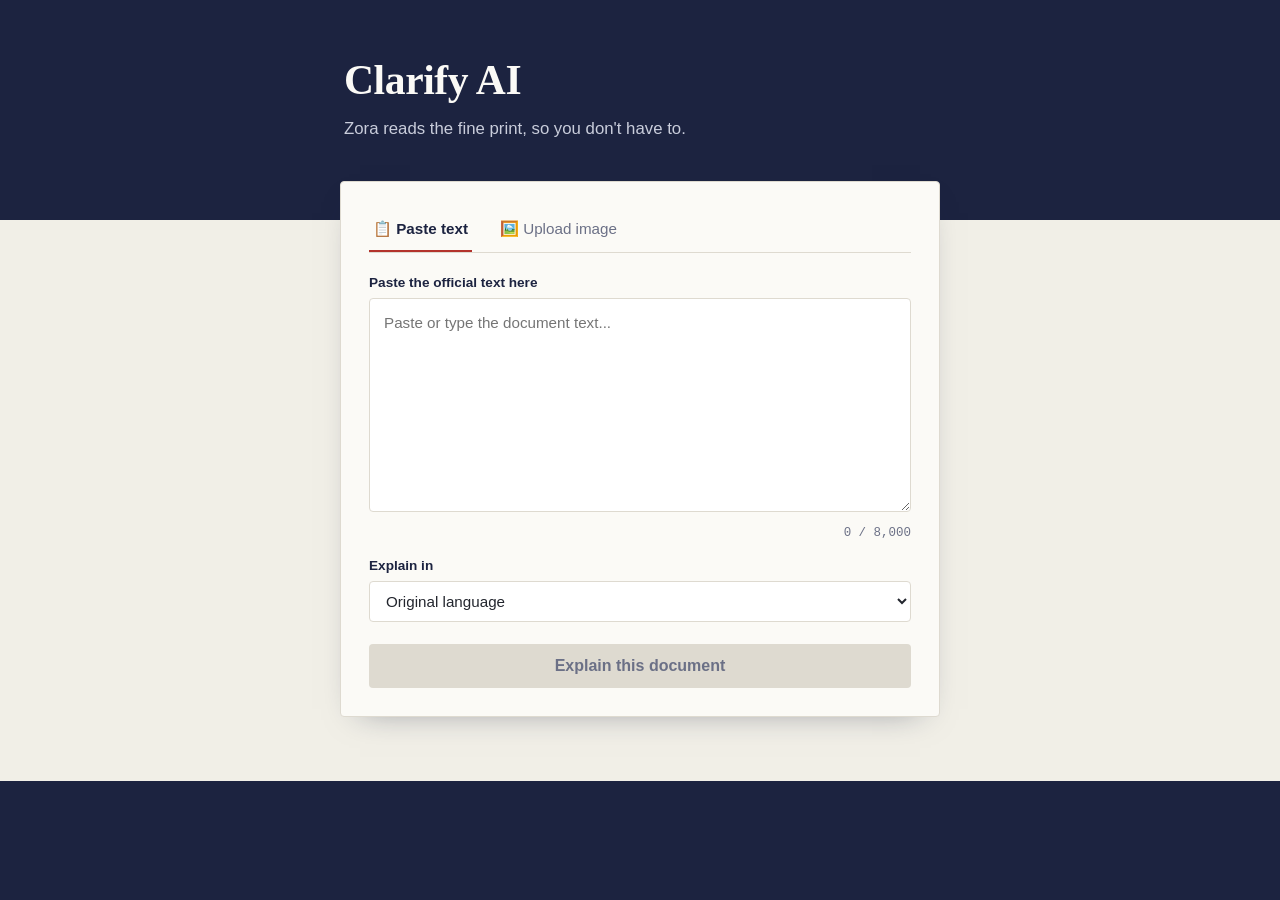
==== src/main/resources/static/index.html @ 64dc5ce5 "feat: update frontend branding and English UI" ====
<!DOCTYPE html>
<html lang="en">
<head>
  <meta charset="UTF-8" />
  <meta name="viewport" content="width=device-width, initial-scale=1.0" />
  <title>Clarify AI</title>
  <link rel="stylesheet" href="css/styles.css" />
</head>
<body>
  <main class="page">
    <header class="hero">
      <h1>Clarify AI</h1>
      <p class="hero__subtitle">Zora reads the fine print, so you don't have to.</p>
    </header>

    <section class="card" aria-label="Translation form">
      <!-- Mode switch -->
      <div class="tabs" role="tablist" aria-label="Input type">
        <button type="button" class="tab tab--active" id="tab-text" role="tab" aria-selected="true">
          📋 Paste text
        </button>
        <button type="button" class="tab" id="tab-image" role="tab" aria-selected="false">
          🖼️ Upload image
        </button>
      </div>

      <!-- Text input panel -->
      <div id="panel-text" class="panel">
        <label for="text-input" class="field-label">Paste the official text here</label>
        <textarea
          id="text-input"
          class="textarea"
          placeholder="Paste or type the document text..."
          rows="8"
        ></textarea>
        <div class="field-hint">
          <span id="char-counter">0 / 8,000</span>
        </div>
      </div>

      <!-- Image input panel -->
      <div id="panel-image" class="panel panel--hidden">
        <label class="field-label" for="file-input">Upload an image of the document</label>

        <div id="dropzone" class="dropzone" tabindex="0" role="button" aria-label="Select or drop an image">
          <input id="file-input" type="file" accept="image/jpeg,image/jpg,image/png" hidden />
          <div id="dropzone-empty" class="dropzone__content">
            <span class="dropzone__icon">📎</span>
            <p><strong>Drag an image</strong> or click to select</p>
            <p class="dropzone__hint">JPEG or PNG, up to 1 MB</p>
          </div>
          <div id="dropzone-file" class="dropzone__file dropzone__file--hidden">
            <span class="dropzone__icon">🖼️</span>
            <div class="dropzone__file-info">
              <p id="file-name" class="dropzone__file-name"></p>
              <p id="file-size" class="dropzone__file-size"></p>
            </div>
            <button type="button" id="remove-file" class="btn-icon" aria-label="Remove image">✕</button>
          </div>
        </div>
      </div>

      <!-- Language -->
      <div class="field">
        <label for="language-select" class="field-label">Explain in</label>
        <select id="language-select" class="select"></select>
      </div>

      <!-- Inline validation error -->
      <p id="form-error" class="form-error form-error--hidden" role="alert"></p>

      <button type="button" id="submit-btn" class="btn-primary" disabled>
        <span id="submit-label">Explain this document</span>
        <span id="submit-spinner" class="spinner spinner--hidden" aria-hidden="true"></span>
      </button>
    </section>

    <!-- Result -->
    <section id="result-card" class="card result-card result-card--hidden" aria-label="Result">
      <h2 class="result-title">✨ Here's what Zora found</h2>

      <div class="result-block">
        <h3 class="result-block__label">Explanation</h3>
        <p id="result-explanation" class="result-explanation"></p>
      </div>

      <div class="result-block">
        <h3 class="result-block__label">Next steps</h3>
        <ol id="result-steps" class="result-steps"></ol>
      </div>

      <button type="button" id="copy-btn" class="btn-secondary">📋 Copy</button>
      <p id="copy-feedback" class="copy-feedback copy-feedback--hidden">Copied!</p>
    </section>

    <!-- Error state -->
    <section id="error-card" class="card error-card error-card--hidden" aria-label="Error">
      <p class="error-card__icon">⚠️</p>
      <p id="error-message" class="error-card__message"></p>
      <button type="button" id="retry-btn" class="btn-secondary">Try again</button>
    </section>
  </main>

  <script type="module" src="js/app.js"></script>
</body>
</html>
---- src/main/resources/static/css/styles.css ----
/* ---------------------------------------------------------------------
   Bureaucracy Translator — visual identity
   Concept: official paperwork (ink, stamps, paper) turned legible.
   Deep ink navy + paper white + a single "rubber stamp" red accent.
   ------------------------------------------------------------------- */

:root {
  --ink: #1c2340;
  --ink-soft: #4c5474;
  --paper: #fbfaf6;
  --paper-dim: #f1efe7;
  --line: #dedad0;
  --accent: #b3332c;
  --accent-soft: #f2ded9;
  --success: #2f6f4e;
  --success-soft: #dfeee5;
  --text: #23262e;
  --text-muted: #6b7086;
  --radius: 4px;
  --serif: Georgia, "Iowan Old Style", "Palatino Linotype", ui-serif, serif;
  --sans: -apple-system, BlinkMacSystemFont, "Segoe UI", Roboto, Helvetica, Arial, sans-serif;
  --mono: ui-monospace, SFMono-Regular, "SF Mono", Consolas, "Liberation Mono", monospace;
}

* {
  box-sizing: border-box;
}

body {
  margin: 0;
  background: var(--ink);
  background-image:
    linear-gradient(180deg, var(--ink) 0px, var(--ink) 220px, var(--paper-dim) 220px);
  font-family: var(--sans);
  color: var(--text);
  -webkit-font-smoothing: antialiased;
}

.page {
  max-width: 640px;
  margin: 0 auto;
  padding: 0 20px 64px;
}

/* ---------- Hero ---------- */

.hero {
  padding: 56px 4px 40px;
  color: var(--paper);
}

.hero h1 {
  font-family: var(--serif);
  font-weight: 700;
  font-size: clamp(1.9rem, 5vw, 2.6rem);
  margin: 0 0 12px;
  letter-spacing: -0.01em;
}

.hero__subtitle {
  font-size: 1.05rem;
  color: #c9cddb;
  margin: 0;
  max-width: 42ch;
  line-height: 1.5;
}

/* ---------- Card ---------- */

.card {
  background: var(--paper);
  border: 1px solid var(--line);
  border-radius: var(--radius);
  padding: 28px;
  box-shadow: 0 12px 32px -20px rgba(28, 35, 64, 0.5);
}

.card + .card {
  margin-top: 20px;
}

/* ---------- Tabs ---------- */

.tabs {
  display: flex;
  gap: 4px;
  border-bottom: 1px solid var(--line);
  margin-bottom: 22px;
}

.tab {
  font-family: inherit;
  font-size: 0.95rem;
  padding: 10px 4px 12px;
  margin-right: 20px;
  background: none;
  border: none;
  border-bottom: 2px solid transparent;
  color: var(--text-muted);
  cursor: pointer;
}

.tab:hover {
  color: var(--text);
}

.tab--active {
  color: var(--ink);
  border-bottom-color: var(--accent);
  font-weight: 600;
}

/* ---------- Fields ---------- */

.field {
  margin-top: 18px;
}

.field-label {
  display: block;
  font-size: 0.85rem;
  font-weight: 600;
  color: var(--ink);
  margin-bottom: 8px;
}

.textarea {
  width: 100%;
  font-family: inherit;
  font-size: 0.95rem;
  line-height: 1.55;
  padding: 12px 14px;
  border: 1px solid var(--line);
  border-radius: var(--radius);
  background: #fff;
  color: var(--text);
  resize: vertical;
  min-height: 140px;
}

.textarea:focus-visible,
.select:focus-visible,
.dropzone:focus-visible,
.tab:focus-visible {
  outline: 2px solid var(--accent);
  outline-offset: 2px;
}

.field-hint {
  margin-top: 6px;
  text-align: right;
}

#char-counter {
  font-family: var(--mono);
  font-size: 0.78rem;
  color: var(--text-muted);
}

#char-counter.is-over {
  color: var(--accent);
  font-weight: 600;
}

.select {
  width: 100%;
  font-family: inherit;
  font-size: 0.95rem;
  padding: 10px 12px;
  border: 1px solid var(--line);
  border-radius: var(--radius);
  background: #fff;
  color: var(--text);
}

/* ---------- Panels ---------- */

.panel--hidden {
  display: none;
}

/* ---------- Dropzone ---------- */

.dropzone {
  border: 1.5px dashed var(--line);
  border-radius: var(--radius);
  padding: 28px 16px;
  text-align: center;
  cursor: pointer;
  background: var(--paper-dim);
  transition: border-color 0.15s ease, background 0.15s ease;
}

.dropzone:hover {
  border-color: var(--ink-soft);
}

.dropzone.is-dragover {
  border-color: var(--accent);
  background: var(--accent-soft);
}

.dropzone__content p {
  margin: 4px 0;
  font-size: 0.92rem;
}

.dropzone__icon {
  font-size: 1.6rem;
}

.dropzone__hint {
  color: var(--text-muted);
  font-size: 0.82rem !important;
}

.dropzone__file {
  display: flex;
  align-items: center;
  gap: 12px;
  text-align: left;
}

.dropzone__file--hidden {
  display: none;
}

.dropzone__file-info {
  flex: 1;
  min-width: 0;
}

.dropzone__file-name {
  margin: 0;
  font-weight: 600;
  font-size: 0.9rem;
  overflow: hidden;
  text-overflow: ellipsis;
  white-space: nowrap;
}

.dropzone__file-size {
  margin: 2px 0 0;
  font-family: var(--mono);
  font-size: 0.78rem;
  color: var(--text-muted);
}

.btn-icon {
  border: none;
  background: var(--paper);
  border: 1px solid var(--line);
  border-radius: 50%;
  width: 28px;
  height: 28px;
  line-height: 1;
  cursor: pointer;
  color: var(--text-muted);
  flex-shrink: 0;
}

.btn-icon:hover {
  color: var(--accent);
  border-color: var(--accent);
}

/* ---------- Errors ---------- */

.form-error {
  margin: 16px 0 0;
  padding: 10px 12px;
  background: var(--accent-soft);
  border: 1px solid var(--accent);
  border-radius: var(--radius);
  color: var(--accent);
  font-size: 0.87rem;
}

.form-error--hidden {
  display: none;
}

/* ---------- Buttons ---------- */

.btn-primary {
  width: 100%;
  margin-top: 22px;
  padding: 13px 18px;
  font-family: inherit;
  font-size: 1rem;
  font-weight: 600;
  color: var(--paper);
  background: var(--ink);
  border: none;
  border-radius: var(--radius);
  cursor: pointer;
  display: flex;
  align-items: center;
  justify-content: center;
  gap: 10px;
  transition: background 0.15s ease;
}

.btn-primary:hover:not(:disabled) {
  background: var(--accent);
}

.btn-primary:disabled {
  background: var(--line);
  color: var(--text-muted);
  cursor: not-allowed;
}

.btn-secondary {
  margin-top: 18px;
  padding: 10px 18px;
  font-family: inherit;
  font-size: 0.9rem;
  font-weight: 600;
  color: var(--ink);
  background: var(--paper);
  border: 1px solid var(--ink);
  border-radius: var(--radius);
  cursor: pointer;
}

.btn-secondary:hover {
  background: var(--paper-dim);
}

/* ---------- Spinner ---------- */

.spinner {
  width: 16px;
  height: 16px;
  border: 2px solid rgba(251, 250, 246, 0.35);
  border-top-color: var(--paper);
  border-radius: 50%;
  animation: spin 0.7s linear infinite;
}

.spinner--hidden {
  display: none;
}

@keyframes spin {
  to {
    transform: rotate(360deg);
  }
}

@media (prefers-reduced-motion: reduce) {
  .spinner {
    animation-duration: 1.4s;
  }
}

/* ---------- Result ---------- */

.result-card--hidden,
.error-card--hidden {
  display: none;
}

.result-title {
  font-family: var(--serif);
  font-size: 1.3rem;
  margin: 0 0 18px;
  color: var(--ink);
}

.result-block {
  margin-bottom: 18px;
}

.result-block__label {
  font-size: 0.75rem;
  font-weight: 700;
  color: var(--success);
  margin: 0 0 8px;
}

.result-explanation {
  margin: 0;
  line-height: 1.65;
  font-size: 0.98rem;
  white-space: pre-wrap;
}

.result-steps {
  margin: 0;
  padding-left: 20px;
  line-height: 1.7;
}

.result-steps li {
  margin-bottom: 6px;
}

.copy-feedback {
  display: inline-block;
  margin-left: 12px;
  color: var(--success);
  font-size: 0.85rem;
  font-weight: 600;
}

.copy-feedback--hidden {
  display: none;
}

/* ---------- Error card ---------- */

.error-card {
  text-align: center;
}

.error-card__icon {
  font-size: 1.8rem;
  margin: 0 0 8px;
}

.error-card__message {
  margin: 0;
  color: var(--text);
  font-size: 0.95rem;
}

/* ---------- Responsive ---------- */

@media (max-width: 480px) {
  .page {
    padding: 0 14px 48px;
  }

  .hero {
    padding: 40px 2px 28px;
  }

  .card {
    padding: 20px;
  }

  .tab {
    margin-right: 14px;
    font-size: 0.88rem;
  }
}
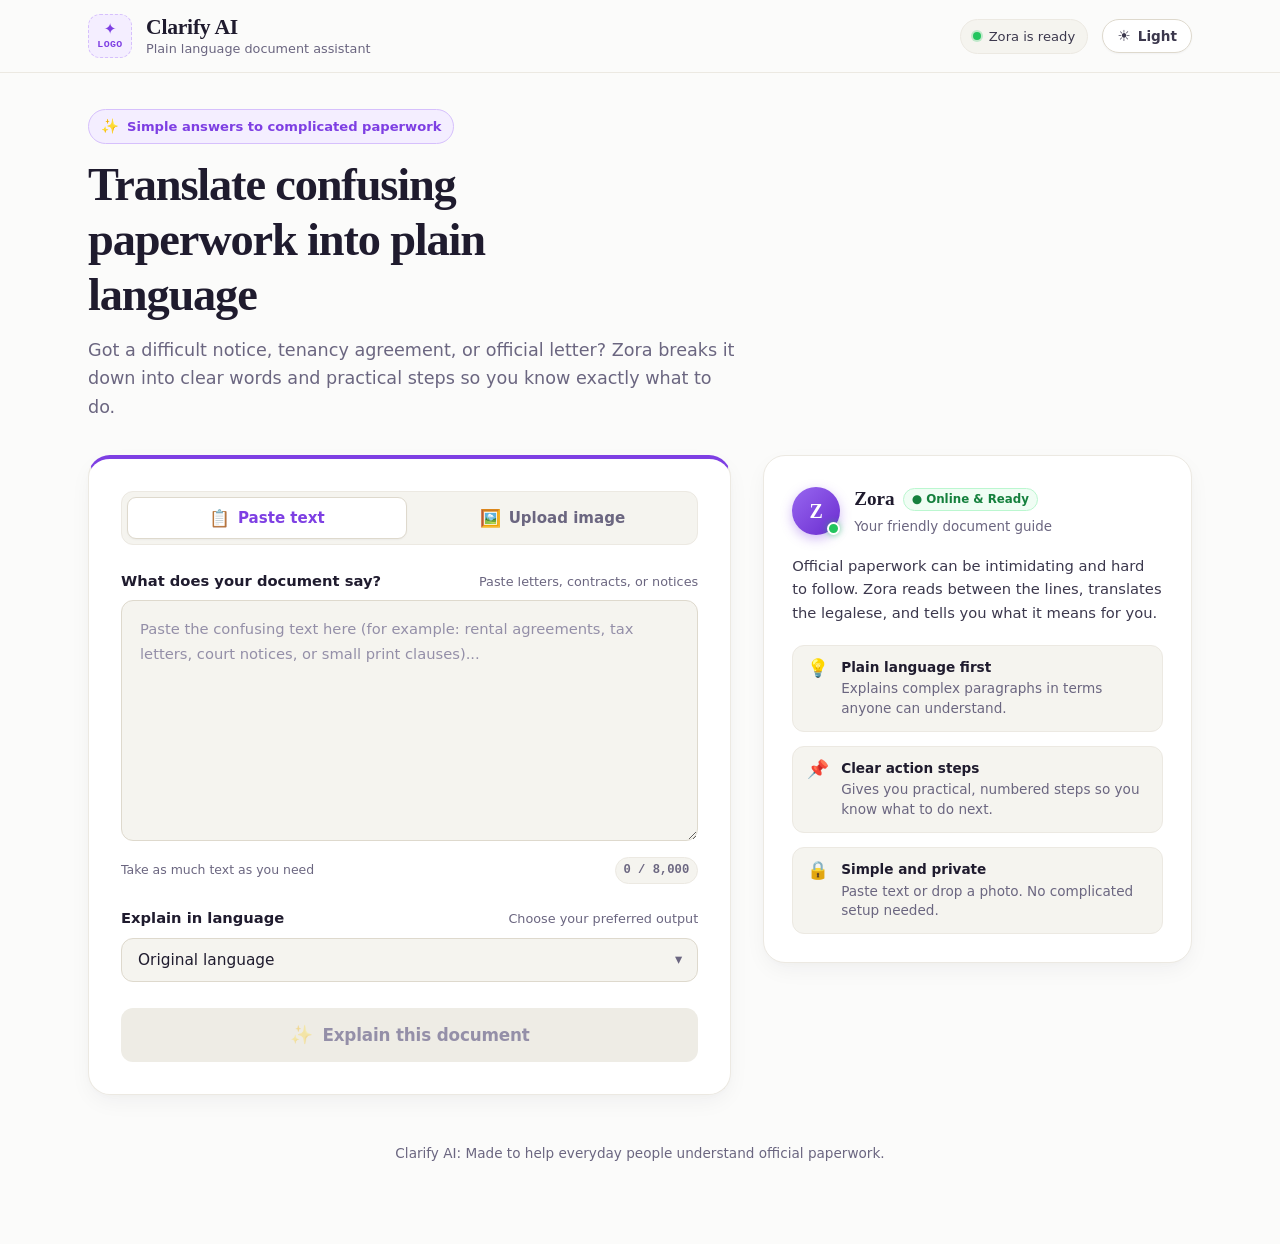
==== commit 7d28a65e: "feat: redesign Clarify AI frontend" ====
--- a/src/main/resources/static/index.html
+++ b/src/main/resources/static/index.html
@@ -3,103 +3,278 @@
 <head>
   <meta charset="UTF-8" />
   <meta name="viewport" content="width=device-width, initial-scale=1.0" />
-  <title>Clarify AI</title>
+  <title>Clarify AI: Simple Explanations for Complicated Documents</title>
   <link rel="stylesheet" href="css/styles.css" />
+  <script>
+    (function () {
+      try {
+        var saved = localStorage.getItem('clarify_theme');
+        var prefersDark = window.matchMedia && window.matchMedia('(prefers-color-scheme: dark)').matches;
+        var theme = saved || (prefersDark ? 'dark' : 'light');
+        document.documentElement.setAttribute('data-theme', theme);
+      } catch (e) {}
+    })();
+  </script>
 </head>
 <body>
-  <main class="page">
-    <header class="hero">
-      <h1>Clarify AI</h1>
-      <p class="hero__subtitle">Zora reads the fine print, so you don't have to.</p>
+  <div class="site-wrapper">
+    <!-- Top Navigation / Header -->
+    <header class="site-header">
+      <div class="header-inner">
+        <div class="header-brand">
+          <!-- Clearly Reserved Area for Future Clarify AI Logo -->
+          <div class="logo-slot" title="Reserved space for Clarify AI Logo" aria-label="Clarify AI Logo Placeholder">
+            <div class="logo-slot__inner">
+              <span class="logo-slot__symbol" aria-hidden="true">✦</span>
+              <span class="logo-slot__text">Logo</span>
+            </div>
+          </div>
+
+          <div class="brand-headings">
+            <span class="brand-name">Clarify AI</span>
+            <span class="brand-tagline">Plain language document assistant</span>
+          </div>
+        </div>
+
+        <div class="header-actions">
+          <div class="zora-header-status" aria-label="Assistant status">
+            <span class="status-pulse" aria-hidden="true"></span>
+            <span class="status-text">Zora is ready</span>
+          </div>
+
+          <button type="button" id="theme-toggle" class="theme-toggle-btn" aria-label="Toggle light or dark theme">
+            <span id="theme-toggle-icon" class="theme-toggle-btn__icon" aria-hidden="true">☀️</span>
+            <span id="theme-toggle-label" class="theme-toggle-btn__label">Light</span>
+          </button>
+        </div>
+      </div>
     </header>
 
-    <section class="card" aria-label="Translation form">
-      <!-- Mode switch -->
-      <div class="tabs" role="tablist" aria-label="Input type">
-        <button type="button" class="tab tab--active" id="tab-text" role="tab" aria-selected="true">
-          📋 Paste text
-        </button>
-        <button type="button" class="tab" id="tab-image" role="tab" aria-selected="false">
-          🖼️ Upload image
-        </button>
+    <!-- Main Content Container -->
+    <main class="page-container">
+      <!-- Welcoming Hero -->
+      <section class="hero-section">
+        <div class="hero-badge">
+          <span class="hero-badge__sparkle" aria-hidden="true">✨</span>
+          <span>Simple answers to complicated paperwork</span>
+        </div>
+        <h1 class="hero-title">Translate confusing paperwork into plain language</h1>
+        <p class="hero-subtitle">
+          Got a difficult notice, tenancy agreement, or official letter?
+          Zora breaks it down into clear words and practical steps so you know exactly what to do.
+        </p>
+      </section>
+
+      <!-- Desktop 2-Column Workspace Grid -->
+      <div class="workspace-grid">
+        <!-- Main Form Column -->
+        <div class="workspace-main">
+          <section class="card form-card" aria-label="Translation form">
+            <!-- Mode Switch Tabs -->
+            <div class="tabs" role="tablist" aria-label="Input type">
+              <button type="button" class="tab tab--active" id="tab-text" role="tab" aria-selected="true">
+                <span class="tab__icon" aria-hidden="true">📋</span>
+                <span>Paste text</span>
+              </button>
+              <button type="button" class="tab" id="tab-image" role="tab" aria-selected="false">
+                <span class="tab__icon" aria-hidden="true">🖼️</span>
+                <span>Upload image</span>
+              </button>
+            </div>
+
+            <!-- Text Input Panel -->
+            <div id="panel-text" class="panel">
+              <div class="field-label-row">
+                <label for="text-input" class="field-label">What does your document say?</label>
+                <span class="field-helper">Paste letters, contracts, or notices</span>
+              </div>
+              <textarea
+                id="text-input"
+                class="textarea"
+                placeholder="Paste the confusing text here (for example: rental agreements, tax letters, court notices, or small print clauses)..."
+                rows="8"
+              ></textarea>
+              <div class="field-hint">
+                <span class="field-hint__note">Take as much text as you need</span>
+                <span id="char-counter">0 / 8,000</span>
+              </div>
+            </div>
+
+            <!-- Image Input Panel -->
+            <div id="panel-image" class="panel panel--hidden">
+              <div class="field-label-row">
+                <label class="field-label" for="file-input">Upload a picture of the document</label>
+                <span class="field-helper">Clear photo or scan</span>
+              </div>
+
+              <div id="dropzone" class="dropzone" tabindex="0" role="button" aria-label="Select or drop an image">
+                <input id="file-input" type="file" accept="image/jpeg,image/jpg,image/png" hidden />
+
+                <div id="dropzone-empty" class="dropzone__content">
+                  <div class="dropzone__circle" aria-hidden="true">
+                    <svg width="24" height="24" viewBox="0 0 24 24" fill="none" stroke="currentColor" stroke-width="2" stroke-linecap="round" stroke-linejoin="round">
+                      <path d="M21 15v4a2 2 0 0 1-2 2H5a2 2 0 0 1-2-2v-4"></path>
+                      <polyline points="17 8 12 3 7 8"></polyline>
+                      <line x1="12" y1="3" x2="12" y2="15"></line>
+                    </svg>
+                  </div>
+                  <p class="dropzone__primary-text">
+                    <strong>Drop your document here</strong> or <span class="dropzone__browse-highlight">choose a file</span>
+                  </p>
+                  <p class="dropzone__support-text">Supports JPG or PNG photos up to 1 MB</p>
+                </div>
+
+                <div id="dropzone-file" class="dropzone__file dropzone__file--hidden">
+                  <div class="dropzone__file-icon" aria-hidden="true">
+                    <svg width="22" height="22" viewBox="0 0 24 24" fill="none" stroke="currentColor" stroke-width="2" stroke-linecap="round" stroke-linejoin="round">
+                      <rect x="3" y="3" width="18" height="18" rx="2" ry="2"></rect>
+                      <circle cx="8.5" cy="8.5" r="1.5"></circle>
+                      <polyline points="21 15 16 10 5 21"></polyline>
+                    </svg>
+                  </div>
+                  <div class="dropzone__file-info">
+                    <p id="file-name" class="dropzone__file-name"></p>
+                    <div class="dropzone__file-meta">
+                      <span id="file-size" class="dropzone__file-size"></span>
+                      <span class="dropzone__file-ready">Ready for Zora</span>
+                    </div>
+                  </div>
+                  <button type="button" id="remove-file" class="btn-icon" aria-label="Remove image" title="Remove image">✕</button>
+                </div>
+              </div>
+            </div>
+
+            <!-- Language Field -->
+            <div class="field">
+              <div class="field-label-row">
+                <label for="language-select" class="field-label">Explain in language</label>
+                <span class="field-helper">Choose your preferred output</span>
+              </div>
+              <div class="select-wrapper">
+                <select id="language-select" class="select"></select>
+                <span class="select-arrow" aria-hidden="true">▾</span>
+              </div>
+            </div>
+
+            <!-- Validation Error Message -->
+            <p id="form-error" class="form-error form-error--hidden" role="alert"></p>
+
+            <!-- Primary Action Button -->
+            <button type="button" id="submit-btn" class="btn-primary" disabled>
+              <span class="btn-primary__sparkle" aria-hidden="true">✨</span>
+              <span id="submit-label">Explain this document</span>
+              <span id="submit-spinner" class="spinner spinner--hidden" aria-hidden="true"></span>
+            </button>
+          </section>
+        </div>
+
+        <!-- Zora Companion Sidebar Column -->
+        <aside class="workspace-sidebar" aria-label="About Zora assistant">
+          <div class="zora-card">
+            <div class="zora-card__header">
+              <div class="zora-avatar">
+                <span class="zora-avatar__letter">Z</span>
+                <span class="zora-avatar__active-dot" aria-hidden="true"></span>
+              </div>
+              <div class="zora-card__title-group">
+                <div class="zora-card__name-badge">
+                  <h2 class="zora-card__name">Zora</h2>
+                  <span class="zora-card__status">● Online & Ready</span>
+                </div>
+                <p class="zora-card__role">Your friendly document guide</p>
+              </div>
+            </div>
+
+            <p class="zora-card__intro">
+              Official paperwork can be intimidating and hard to follow.
+              Zora reads between the lines, translates the legalese, and tells you what it means for you.
+            </p>
+
+            <div class="zora-features-list">
+              <div class="zora-feature-item">
+                <div class="zora-feature-item__icon" aria-hidden="true">💡</div>
+                <div class="zora-feature-item__text">
+                  <strong>Plain language first</strong>
+                  <span>Explains complex paragraphs in terms anyone can understand.</span>
+                </div>
+              </div>
+
+              <div class="zora-feature-item">
+                <div class="zora-feature-item__icon" aria-hidden="true">📌</div>
+                <div class="zora-feature-item__text">
+                  <strong>Clear action steps</strong>
+                  <span>Gives you practical, numbered steps so you know what to do next.</span>
+                </div>
+              </div>
+
+              <div class="zora-feature-item">
+                <div class="zora-feature-item__icon" aria-hidden="true">🔒</div>
+                <div class="zora-feature-item__text">
+                  <strong>Simple and private</strong>
+                  <span>Paste text or drop a photo. No complicated setup needed.</span>
+                </div>
+              </div>
+            </div>
+          </div>
+        </aside>
       </div>
 
-      <!-- Text input panel -->
-      <div id="panel-text" class="panel">
-        <label for="text-input" class="field-label">Paste the official text here</label>
-        <textarea
-          id="text-input"
-          class="textarea"
-          placeholder="Paste or type the document text..."
-          rows="8"
-        ></textarea>
-        <div class="field-hint">
-          <span id="char-counter">0 / 8,000</span>
-        </div>
-      </div>
-
-      <!-- Image input panel -->
-      <div id="panel-image" class="panel panel--hidden">
-        <label class="field-label" for="file-input">Upload an image of the document</label>
-
-        <div id="dropzone" class="dropzone" tabindex="0" role="button" aria-label="Select or drop an image">
-          <input id="file-input" type="file" accept="image/jpeg,image/jpg,image/png" hidden />
-          <div id="dropzone-empty" class="dropzone__content">
-            <span class="dropzone__icon">📎</span>
-            <p><strong>Drag an image</strong> or click to select</p>
-            <p class="dropzone__hint">JPEG or PNG, up to 1 MB</p>
-          </div>
-          <div id="dropzone-file" class="dropzone__file dropzone__file--hidden">
-            <span class="dropzone__icon">🖼️</span>
-            <div class="dropzone__file-info">
-              <p id="file-name" class="dropzone__file-name"></p>
-              <p id="file-size" class="dropzone__file-size"></p>
-            </div>
-            <button type="button" id="remove-file" class="btn-icon" aria-label="Remove image">✕</button>
-          </div>
-        </div>
-      </div>
-
-      <!-- Language -->
-      <div class="field">
-        <label for="language-select" class="field-label">Explain in</label>
-        <select id="language-select" class="select"></select>
-      </div>
-
-      <!-- Inline validation error -->
-      <p id="form-error" class="form-error form-error--hidden" role="alert"></p>
-
-      <button type="button" id="submit-btn" class="btn-primary" disabled>
-        <span id="submit-label">Explain this document</span>
-        <span id="submit-spinner" class="spinner spinner--hidden" aria-hidden="true"></span>
-      </button>
-    </section>
-
-    <!-- Result -->
-    <section id="result-card" class="card result-card result-card--hidden" aria-label="Result">
-      <h2 class="result-title">✨ Here's what Zora found</h2>
-
-      <div class="result-block">
-        <h3 class="result-block__label">Explanation</h3>
-        <p id="result-explanation" class="result-explanation"></p>
-      </div>
-
-      <div class="result-block">
-        <h3 class="result-block__label">Next steps</h3>
-        <ol id="result-steps" class="result-steps"></ol>
-      </div>
-
-      <button type="button" id="copy-btn" class="btn-secondary">📋 Copy</button>
-      <p id="copy-feedback" class="copy-feedback copy-feedback--hidden">Copied!</p>
-    </section>
-
-    <!-- Error state -->
-    <section id="error-card" class="card error-card error-card--hidden" aria-label="Error">
-      <p class="error-card__icon">⚠️</p>
-      <p id="error-message" class="error-card__message"></p>
-      <button type="button" id="retry-btn" class="btn-secondary">Try again</button>
-    </section>
-  </main>
+      <!-- Result Card -->
+      <section id="result-card" class="card result-card result-card--hidden" aria-label="Result from Zora">
+        <div class="result-header">
+          <div class="result-tag">
+            <span class="result-tag__icon" aria-hidden="true">✨</span>
+            <span>Document Breakdown</span>
+          </div>
+          <h2 class="result-title">Here's what Zora found</h2>
+          <p class="result-subtitle">Here is a simple summary of your document and the concrete steps you can take.</p>
+        </div>
+
+        <div class="result-content-grid">
+          <!-- Explanation Block -->
+          <div class="result-block result-block--explanation">
+            <div class="result-block__head">
+              <span class="result-block__icon" aria-hidden="true">💡</span>
+              <h3 class="result-block__heading">Explanation</h3>
+            </div>
+            <p id="result-explanation" class="result-explanation"></p>
+          </div>
+
+          <!-- Next Steps Block -->
+          <div class="result-block result-block--steps">
+            <div class="result-block__head">
+              <span class="result-block__icon" aria-hidden="true">📌</span>
+              <h3 class="result-block__heading">Next steps</h3>
+            </div>
+            <ol id="result-steps" class="result-steps"></ol>
+          </div>
+        </div>
+
+        <div class="result-footer">
+          <button type="button" id="copy-btn" class="btn-secondary">
+            <span class="btn-secondary__icon" aria-hidden="true">📋</span>
+            <span>Copy explanation</span>
+          </button>
+          <p id="copy-feedback" class="copy-feedback copy-feedback--hidden">Copied to clipboard!</p>
+        </div>
+      </section>
+
+      <!-- Error State Card -->
+      <section id="error-card" class="card error-card error-card--hidden" aria-label="Error notice">
+        <div class="error-card__icon" aria-hidden="true">💬</div>
+        <div class="error-card__body">
+          <h3 class="error-card__title">Could not analyze document</h3>
+          <p id="error-message" class="error-card__message"></p>
+        </div>
+        <button type="button" id="retry-btn" class="btn-secondary">Try again</button>
+      </section>
+
+      <!-- Footer Note -->
+      <footer class="site-footer">
+        <p>Clarify AI: Made to help everyday people understand official paperwork.</p>
+      </footer>
+    </main>
+  </div>
 
   <script type="module" src="js/app.js"></script>
 </body>
--- a/src/main/resources/static/css/styles.css
+++ b/src/main/resources/static/css/styles.css
@@ -1,228 +1,745 @@
-/* ---------------------------------------------------------------------
-   Bureaucracy Translator — visual identity
-   Concept: official paperwork (ink, stamps, paper) turned legible.
-   Deep ink navy + paper white + a single "rubber stamp" red accent.
-   ------------------------------------------------------------------- */
-
+/* =====================================================================
+   Clarify AI: Simple Explanations for Complicated Documents
+   Visual Direction: Friendly, warm, accessible, editorial document guide
+   Color Palette: Warm off-white, light gray, with soft lavender & lilac accents
+   ===================================================================== */
+
+/* ---------- CSS Custom Properties & Design Tokens ---------- */
 :root {
-  --ink: #1c2340;
-  --ink-soft: #4c5474;
-  --paper: #fbfaf6;
-  --paper-dim: #f1efe7;
-  --line: #dedad0;
-  --accent: #b3332c;
-  --accent-soft: #f2ded9;
-  --success: #2f6f4e;
-  --success-soft: #dfeee5;
-  --text: #23262e;
-  --text-muted: #6b7086;
-  --radius: 4px;
-  --serif: Georgia, "Iowan Old Style", "Palatino Linotype", ui-serif, serif;
-  --sans: -apple-system, BlinkMacSystemFont, "Segoe UI", Roboto, Helvetica, Arial, sans-serif;
-  --mono: ui-monospace, SFMono-Regular, "SF Mono", Consolas, "Liberation Mono", monospace;
-}
-
-* {
+  /* Lavender & Lilac Accent Scale */
+  --lavender-50: #faf7ff;
+  --lavender-100: #f4eeff;
+  --lavender-200: #e9ddfe;
+  --lavender-300: #d6c0fc;
+  --lavender-400: #b998f8;
+  --lavender-500: #9867f0;
+  --lavender-600: #7e3fe3;
+  --lavender-700: #6a2ccf;
+  --lavender-800: #5722ab;
+  --lavender-900: #461c8a;
+
+  /* Primary Accent Token */
+  --accent-primary: #7e3fe3;
+  --accent-hover: #6a2ccf;
+  --accent-soft: #f4eeff;
+  --accent-border: #d6c0fc;
+  --accent-glow: rgba(126, 63, 227, 0.18);
+
+  /* Light Theme Surfaces & Backgrounds */
+  --bg-page: #fbfbfa;
+  --bg-header: rgba(251, 251, 250, 0.88);
+  --bg-surface: #ffffff;
+  --bg-subtle: #f5f4ef;
+  --bg-muted: #eeece5;
+
+  /* Borders */
+  --border-light: #ece9e2;
+  --border-subtle: #ded9cd;
+  --border-strong: #c8c2b3;
+
+  /* Text Colors */
+  --text-main: #1f1b2e;
+  --text-body: #3c384d;
+  --text-muted: #6b6680;
+  --text-light: #948fa8;
+
+  /* Status Colors (Friendly, warm) */
+  --success-text: #15803d;
+  --success-bg: #f0fdf4;
+  --success-border: #bbf7d0;
+
+  --warning-text: #b45309;
+  --warning-bg: #fffbeb;
+  --warning-border: #fde68a;
+
+  /* Typography */
+  --font-sans: system-ui, -apple-system, BlinkMacSystemFont, "Segoe UI", Roboto, "Helvetica Neue", Arial, sans-serif;
+  --font-serif: "Charter", "Newsreader", "Iowan Old Style", "Palatino", Georgia, serif;
+  --font-mono: ui-monospace, "SF Mono", "Cascadia Code", Menlo, monospace;
+
+  /* Shadows */
+  --shadow-xs: 0 1px 2px rgba(31, 27, 46, 0.04);
+  --shadow-sm: 0 2px 6px rgba(31, 27, 46, 0.04), 0 1px 3px rgba(31, 27, 46, 0.02);
+  --shadow-card: 0 8px 24px -4px rgba(31, 27, 46, 0.06), 0 2px 6px -1px rgba(31, 27, 46, 0.02);
+  --shadow-hover: 0 14px 32px -4px rgba(31, 27, 46, 0.08), 0 4px 10px -2px rgba(31, 27, 46, 0.03);
+  --shadow-btn: 0 4px 16px rgba(126, 63, 227, 0.32);
+  --shadow-btn-hover: 0 8px 24px rgba(126, 63, 227, 0.42);
+
+  /* Radii */
+  --radius-sm: 8px;
+  --radius-md: 12px;
+  --radius-lg: 18px;
+  --radius-xl: 22px;
+  --radius-full: 9999px;
+
+  /* Transitions */
+  --transition-fast: 0.16s cubic-bezier(0.16, 1, 0.3, 1);
+  --transition-normal: 0.24s cubic-bezier(0.16, 1, 0.3, 1);
+}
+
+/* ---------- Dark Theme Overrides ---------- */
+:root[data-theme="dark"] {
+  --bg-page: #13111c;
+  --bg-header: rgba(19, 17, 28, 0.9);
+  --bg-surface: #1b1828;
+  --bg-subtle: #242036;
+  --bg-muted: #2d2943;
+
+  --border-light: #2d2942;
+  --border-subtle: #3d3759;
+  --border-strong: #544c78;
+
+  --text-main: #f5f3fa;
+  --text-body: #d6d2e6;
+  --text-muted: #9c97b5;
+  --text-light: #736e8c;
+
+  --accent-primary: #a782f9;
+  --accent-hover: #b99bf8;
+  --accent-soft: rgba(167, 130, 249, 0.16);
+  --accent-border: rgba(167, 130, 249, 0.32);
+  --accent-glow: rgba(167, 130, 249, 0.28);
+
+  --success-text: #4ade80;
+  --success-bg: rgba(74, 222, 128, 0.14);
+  --success-border: rgba(74, 222, 128, 0.28);
+
+  --warning-text: #fbb724;
+  --warning-bg: rgba(251, 183, 36, 0.14);
+  --warning-border: rgba(251, 183, 36, 0.28);
+
+  --shadow-xs: 0 1px 2px rgba(0, 0, 0, 0.4);
+  --shadow-sm: 0 2px 6px rgba(0, 0, 0, 0.4);
+  --shadow-card: 0 8px 24px -4px rgba(0, 0, 0, 0.6), 0 0 0 1px rgba(255, 255, 255, 0.05);
+  --shadow-hover: 0 14px 32px -4px rgba(0, 0, 0, 0.7), 0 0 0 1px rgba(255, 255, 255, 0.08);
+  --shadow-btn: 0 4px 16px rgba(167, 130, 249, 0.3);
+  --shadow-btn-hover: 0 8px 24px rgba(167, 130, 249, 0.45);
+}
+
+/* System dark preference when no manual theme is chosen */
+@media (prefers-color-scheme: dark) {
+  :root:not([data-theme="light"]):not([data-theme="dark"]) {
+    --bg-page: #13111c;
+    --bg-header: rgba(19, 17, 28, 0.9);
+    --bg-surface: #1b1828;
+    --bg-subtle: #242036;
+    --bg-muted: #2d2943;
+
+    --border-light: #2d2942;
+    --border-subtle: #3d3759;
+    --border-strong: #544c78;
+
+    --text-main: #f5f3fa;
+    --text-body: #d6d2e6;
+    --text-muted: #9c97b5;
+    --text-light: #736e8c;
+
+    --accent-primary: #a782f9;
+    --accent-hover: #b99bf8;
+    --accent-soft: rgba(167, 130, 249, 0.16);
+    --accent-border: rgba(167, 130, 249, 0.32);
+    --accent-glow: rgba(167, 130, 249, 0.28);
+
+    --success-text: #4ade80;
+    --success-bg: rgba(74, 222, 128, 0.14);
+    --success-border: rgba(74, 222, 128, 0.28);
+
+    --warning-text: #fbb724;
+    --warning-bg: rgba(251, 183, 36, 0.14);
+    --warning-border: rgba(251, 183, 36, 0.28);
+
+    --shadow-xs: 0 1px 2px rgba(0, 0, 0, 0.4);
+    --shadow-sm: 0 2px 6px rgba(0, 0, 0, 0.4);
+    --shadow-card: 0 8px 24px -4px rgba(0, 0, 0, 0.6), 0 0 0 1px rgba(255, 255, 255, 0.05);
+    --shadow-hover: 0 14px 32px -4px rgba(0, 0, 0, 0.7), 0 0 0 1px rgba(255, 255, 255, 0.08);
+    --shadow-btn: 0 4px 16px rgba(167, 130, 249, 0.3);
+    --shadow-btn-hover: 0 8px 24px rgba(167, 130, 249, 0.45);
+  }
+}
+
+/* ---------- Global Reset & Setup ---------- */
+*, *::before, *::after {
   box-sizing: border-box;
+}
+
+html {
+  font-size: 16px;
+  scroll-behavior: smooth;
 }
 
 body {
   margin: 0;
-  background: var(--ink);
-  background-image:
-    linear-gradient(180deg, var(--ink) 0px, var(--ink) 220px, var(--paper-dim) 220px);
-  font-family: var(--sans);
-  color: var(--text);
+  min-height: 100vh;
+  background-color: var(--bg-page);
+  color: var(--text-body);
+  font-family: var(--font-sans);
+  line-height: 1.6;
   -webkit-font-smoothing: antialiased;
-}
-
-.page {
-  max-width: 640px;
+  -moz-osx-font-smoothing: grayscale;
+  transition: background-color var(--transition-normal), color var(--transition-normal);
+}
+
+.site-wrapper {
+  display: flex;
+  flex-direction: column;
+  min-height: 100vh;
+}
+
+/* ---------- Top Header / Navigation Bar ---------- */
+.site-header {
+  position: sticky;
+  top: 0;
+  z-index: 50;
+  background: var(--bg-header);
+  backdrop-filter: blur(12px);
+  -webkit-backdrop-filter: blur(12px);
+  border-bottom: 1px solid var(--border-light);
+  transition: background-color var(--transition-normal), border-color var(--transition-normal);
+}
+
+.header-inner {
+  max-width: 1160px;
   margin: 0 auto;
-  padding: 0 20px 64px;
-}
-
-/* ---------- Hero ---------- */
-
-.hero {
-  padding: 56px 4px 40px;
-  color: var(--paper);
-}
-
-.hero h1 {
-  font-family: var(--serif);
+  padding: 14px 28px;
+  display: flex;
+  align-items: center;
+  justify-content: space-between;
+  gap: 16px;
+}
+
+.header-brand {
+  display: flex;
+  align-items: center;
+  gap: 14px;
+}
+
+/* Clearly Reserved Slot for Future Logo */
+.logo-slot {
+  width: 44px;
+  height: 44px;
+  border: 1.5px dashed var(--accent-border);
+  border-radius: var(--radius-md);
+  background: var(--accent-soft);
+  display: flex;
+  align-items: center;
+  justify-content: center;
+  flex-shrink: 0;
+  transition: transform var(--transition-fast), border-color var(--transition-fast);
+}
+
+.logo-slot:hover {
+  transform: scale(1.04);
+  border-color: var(--accent-primary);
+}
+
+.logo-slot__inner {
+  display: flex;
+  flex-direction: column;
+  align-items: center;
+  justify-content: center;
+  line-height: 1;
+  gap: 2px;
+}
+
+.logo-slot__symbol {
+  font-size: 0.95rem;
+  color: var(--accent-primary);
+}
+
+.logo-slot__text {
+  font-family: var(--font-mono);
+  font-size: 0.62rem;
   font-weight: 700;
-  font-size: clamp(1.9rem, 5vw, 2.6rem);
-  margin: 0 0 12px;
+  letter-spacing: 0.04em;
+  text-transform: uppercase;
+  color: var(--accent-primary);
+}
+
+.brand-headings {
+  display: flex;
+  flex-direction: column;
+}
+
+.brand-name {
+  font-family: var(--font-serif);
+  font-size: 1.35rem;
+  font-weight: 700;
+  color: var(--text-main);
   letter-spacing: -0.01em;
-}
-
-.hero__subtitle {
+  line-height: 1.2;
+}
+
+.brand-tagline {
+  font-size: 0.8rem;
+  color: var(--text-muted);
+  line-height: 1.2;
+}
+
+/* Header Actions */
+.header-actions {
+  display: flex;
+  align-items: center;
+  gap: 14px;
+}
+
+.zora-header-status {
+  display: inline-flex;
+  align-items: center;
+  gap: 8px;
+  padding: 6px 12px;
+  background: var(--bg-subtle);
+  border: 1px solid var(--border-light);
+  border-radius: var(--radius-full);
+  font-size: 0.82rem;
+  font-weight: 600;
+  color: var(--text-body);
+}
+
+.status-pulse {
+  width: 8px;
+  height: 8px;
+  border-radius: 50%;
+  background-color: #22c55e;
+  box-shadow: 0 0 0 2px rgba(34, 197, 94, 0.25);
+  animation: gentlePulse 2.4s infinite ease-in-out;
+}
+
+@keyframes gentlePulse {
+  0%, 100% {
+    transform: scale(0.95);
+    opacity: 0.85;
+  }
+  50% {
+    transform: scale(1.15);
+    opacity: 1;
+  }
+}
+
+.status-text {
+  font-weight: 500;
+  color: var(--text-body);
+}
+
+/* Theme Toggle Button */
+.theme-toggle-btn {
+  display: inline-flex;
+  align-items: center;
+  gap: 7px;
+  padding: 7px 14px;
+  font-family: inherit;
+  font-size: 0.85rem;
+  font-weight: 600;
+  color: var(--text-body);
+  background: var(--bg-surface);
+  border: 1px solid var(--border-subtle);
+  border-radius: var(--radius-full);
+  cursor: pointer;
+  transition: all var(--transition-fast);
+  box-shadow: var(--shadow-xs);
+}
+
+.theme-toggle-btn:hover {
+  background: var(--bg-subtle);
+  border-color: var(--accent-border);
+  color: var(--accent-primary);
+  transform: translateY(-1px);
+}
+
+.theme-toggle-btn:active {
+  transform: translateY(1px);
+}
+
+.theme-toggle-btn__icon {
+  font-size: 0.95rem;
+}
+
+/* ---------- Main Page Container (Desktop-First Wide Composition) ---------- */
+.page-container {
+  max-width: 1160px;
+  width: 100%;
+  margin: 0 auto;
+  padding: 36px 28px 80px;
+  flex: 1;
+}
+
+/* ---------- Welcoming Hero Section ---------- */
+.hero-section {
+  text-align: left;
+  margin-bottom: 34px;
+}
+
+.hero-badge {
+  display: inline-flex;
+  align-items: center;
+  gap: 8px;
+  padding: 5px 12px;
+  background: var(--accent-soft);
+  border: 1px solid var(--accent-border);
+  border-radius: var(--radius-full);
+  font-size: 0.82rem;
+  font-weight: 600;
+  color: var(--accent-primary);
+  margin-bottom: 14px;
+}
+
+.hero-badge__sparkle {
+  font-size: 0.9rem;
+}
+
+.hero-title {
+  font-family: var(--font-serif);
+  font-size: clamp(2rem, 3.8vw, 2.9rem);
+  font-weight: 700;
+  color: var(--text-main);
+  letter-spacing: -0.025em;
+  line-height: 1.18;
+  margin: 0 0 14px;
+  max-width: 24ch;
+}
+
+.hero-subtitle {
+  font-size: 1.1rem;
+  line-height: 1.6;
+  color: var(--text-muted);
+  margin: 0;
+  max-width: 58ch;
+}
+
+/* ---------- Desktop 2-Column Workspace Grid ---------- */
+.workspace-grid {
+  display: grid;
+  grid-template-columns: 1.5fr 1fr;
+  gap: 32px;
+  align-items: start;
+  margin-bottom: 32px;
+}
+
+.workspace-main {
+  min-width: 0;
+}
+
+.workspace-sidebar {
+  min-width: 0;
+}
+
+/* ---------- Card Component ---------- */
+.card {
+  background: var(--bg-surface);
+  border: 1px solid var(--border-light);
+  border-radius: var(--radius-xl);
+  padding: 32px;
+  box-shadow: var(--shadow-card);
+  transition: border-color var(--transition-normal), box-shadow var(--transition-normal);
+}
+
+.form-card {
+  border-top: 4px solid var(--accent-primary);
+}
+
+/* ---------- Segmented Tabs (Paste text / Upload image) ---------- */
+.tabs {
+  display: flex;
+  gap: 6px;
+  background: var(--bg-subtle);
+  padding: 5px;
+  border-radius: var(--radius-md);
+  border: 1px solid var(--border-light);
+  margin-bottom: 24px;
+}
+
+.tab {
+  flex: 1;
+  display: inline-flex;
+  align-items: center;
+  justify-content: center;
+  gap: 8px;
+  padding: 10px 16px;
+  font-family: inherit;
+  font-size: 0.94rem;
+  font-weight: 600;
+  color: var(--text-muted);
+  background: transparent;
+  border: 1px solid transparent;
+  border-radius: calc(var(--radius-md) - 3px);
+  cursor: pointer;
+  transition: all var(--transition-fast);
+  user-select: none;
+}
+
+.tab__icon {
   font-size: 1.05rem;
-  color: #c9cddb;
-  margin: 0;
-  max-width: 42ch;
-  line-height: 1.5;
-}
-
-/* ---------- Card ---------- */
-
-.card {
-  background: var(--paper);
-  border: 1px solid var(--line);
-  border-radius: var(--radius);
-  padding: 28px;
-  box-shadow: 0 12px 32px -20px rgba(28, 35, 64, 0.5);
-}
-
-.card + .card {
-  margin-top: 20px;
-}
-
-/* ---------- Tabs ---------- */
-
-.tabs {
-  display: flex;
-  gap: 4px;
-  border-bottom: 1px solid var(--line);
-  margin-bottom: 22px;
-}
-
-.tab {
-  font-family: inherit;
-  font-size: 0.95rem;
-  padding: 10px 4px 12px;
-  margin-right: 20px;
-  background: none;
-  border: none;
-  border-bottom: 2px solid transparent;
-  color: var(--text-muted);
-  cursor: pointer;
-}
-
-.tab:hover {
-  color: var(--text);
+}
+
+.tab:hover:not(.tab--active) {
+  color: var(--text-main);
+  background: rgba(126, 63, 227, 0.05);
 }
 
 .tab--active {
-  color: var(--ink);
-  border-bottom-color: var(--accent);
-  font-weight: 600;
-}
-
-/* ---------- Fields ---------- */
-
+  background: var(--bg-surface);
+  color: var(--accent-primary);
+  border-color: var(--border-subtle);
+  box-shadow: var(--shadow-xs);
+  font-weight: 700;
+}
+
+.tab:active {
+  transform: scale(0.99);
+}
+
+/* Panels */
+.panel {
+  transition: opacity var(--transition-fast);
+}
+
+.panel--hidden {
+  display: none !important;
+}
+
+/* ---------- Fields & Labels ---------- */
 .field {
-  margin-top: 18px;
+  margin-top: 22px;
+}
+
+.field-label-row {
+  display: flex;
+  align-items: baseline;
+  justify-content: space-between;
+  margin-bottom: 8px;
+  gap: 12px;
 }
 
 .field-label {
   display: block;
-  font-size: 0.85rem;
-  font-weight: 600;
-  color: var(--ink);
-  margin-bottom: 8px;
-}
-
+  font-size: 0.92rem;
+  font-weight: 700;
+  color: var(--text-main);
+}
+
+.field-helper {
+  font-size: 0.8rem;
+  color: var(--text-muted);
+}
+
+/* Textarea */
 .textarea {
   width: 100%;
   font-family: inherit;
-  font-size: 0.95rem;
-  line-height: 1.55;
-  padding: 12px 14px;
-  border: 1px solid var(--line);
-  border-radius: var(--radius);
-  background: #fff;
-  color: var(--text);
+  font-size: 0.98rem;
+  line-height: 1.65;
+  padding: 16px 18px;
+  background: var(--bg-subtle);
+  color: var(--text-main);
+  border: 1.5px solid var(--border-subtle);
+  border-radius: var(--radius-md);
   resize: vertical;
-  min-height: 140px;
-}
-
-.textarea:focus-visible,
-.select:focus-visible,
-.dropzone:focus-visible,
-.tab:focus-visible {
-  outline: 2px solid var(--accent);
-  outline-offset: 2px;
-}
-
+  min-height: 170px;
+  transition: border-color var(--transition-fast), box-shadow var(--transition-fast), background-color var(--transition-fast);
+}
+
+.textarea::placeholder {
+  color: var(--text-light);
+  font-style: normal;
+  font-size: 0.92rem;
+}
+
+.textarea:hover {
+  border-color: var(--border-strong);
+}
+
+.textarea:focus,
+.textarea:focus-visible {
+  outline: none;
+  background: var(--bg-surface);
+  border-color: var(--accent-primary);
+  box-shadow: 0 0 0 4px var(--accent-glow);
+}
+
+/* Character Counter */
 .field-hint {
-  margin-top: 6px;
-  text-align: right;
-}
-
-#char-counter {
-  font-family: var(--mono);
+  display: flex;
+  align-items: center;
+  justify-content: space-between;
+  margin-top: 8px;
+}
+
+.field-hint__note {
   font-size: 0.78rem;
   color: var(--text-muted);
 }
 
+#char-counter {
+  font-family: var(--font-mono);
+  font-size: 0.76rem;
+  font-weight: 600;
+  color: var(--text-muted);
+  background: var(--bg-subtle);
+  padding: 3px 8px;
+  border-radius: var(--radius-full);
+  border: 1px solid var(--border-light);
+  transition: all var(--transition-fast);
+}
+
 #char-counter.is-over {
-  color: var(--accent);
-  font-weight: 600;
+  color: #ffffff;
+  background: #dc2626;
+  border-color: #dc2626;
+}
+
+/* Language Dropdown */
+.select-wrapper {
+  position: relative;
+  width: 100%;
 }
 
 .select {
   width: 100%;
+  appearance: none;
+  -webkit-appearance: none;
   font-family: inherit;
-  font-size: 0.95rem;
-  padding: 10px 12px;
-  border: 1px solid var(--line);
-  border-radius: var(--radius);
-  background: #fff;
-  color: var(--text);
-}
-
-/* ---------- Panels ---------- */
-
-.panel--hidden {
-  display: none;
-}
-
-/* ---------- Dropzone ---------- */
-
+  font-size: 0.96rem;
+  font-weight: 500;
+  padding: 12px 42px 12px 16px;
+  background: var(--bg-subtle);
+  color: var(--text-main);
+  border: 1.5px solid var(--border-subtle);
+  border-radius: var(--radius-md);
+  cursor: pointer;
+  transition: border-color var(--transition-fast), box-shadow var(--transition-fast);
+}
+
+.select:hover {
+  border-color: var(--border-strong);
+}
+
+.select:focus,
+.select:focus-visible {
+  outline: none;
+  background: var(--bg-surface);
+  border-color: var(--accent-primary);
+  box-shadow: 0 0 0 4px var(--accent-glow);
+}
+
+.select-arrow {
+  position: absolute;
+  right: 16px;
+  top: 50%;
+  transform: translateY(-50%);
+  pointer-events: none;
+  font-size: 0.9rem;
+  color: var(--text-muted);
+}
+
+/* ---------- Dropzone Upload Area ---------- */
 .dropzone {
-  border: 1.5px dashed var(--line);
-  border-radius: var(--radius);
-  padding: 28px 16px;
+  border: 2px dashed var(--border-strong);
+  border-radius: var(--radius-lg);
+  padding: 34px 20px;
   text-align: center;
   cursor: pointer;
-  background: var(--paper-dim);
-  transition: border-color 0.15s ease, background 0.15s ease;
+  background: var(--bg-subtle);
+  transition: all var(--transition-fast);
+  outline: none;
 }
 
 .dropzone:hover {
-  border-color: var(--ink-soft);
+  border-color: var(--accent-primary);
+  background: var(--accent-soft);
+  transform: translateY(-1px);
+}
+
+.dropzone:focus-visible {
+  border-color: var(--accent-primary);
+  box-shadow: 0 0 0 4px var(--accent-glow);
 }
 
 .dropzone.is-dragover {
-  border-color: var(--accent);
+  border-color: var(--accent-primary) !important;
+  background: var(--accent-soft) !important;
+  border-style: solid !important;
+  box-shadow: 0 0 0 6px var(--accent-glow);
+}
+
+.dropzone:has(#dropzone-file:not(.dropzone__file--hidden)) {
+  padding: 12px;
+  border-style: solid;
+  border-color: var(--border-light);
+  background: var(--bg-surface);
+}
+
+.dropzone__content {
+  display: flex;
+  flex-direction: column;
+  align-items: center;
+  gap: 8px;
+}
+
+.dropzone__circle {
+  width: 50px;
+  height: 50px;
+  border-radius: 50%;
+  background: var(--bg-surface);
+  border: 1px solid var(--border-light);
+  display: flex;
+  align-items: center;
+  justify-content: center;
+  color: var(--accent-primary);
+  margin-bottom: 2px;
+  box-shadow: var(--shadow-xs);
+  transition: transform var(--transition-fast);
+}
+
+.dropzone:hover .dropzone__circle {
+  transform: translateY(-2px) scale(1.05);
+  border-color: var(--accent-border);
+}
+
+.dropzone__primary-text {
+  margin: 0;
+  font-size: 0.98rem;
+  color: var(--text-main);
+}
+
+.dropzone__browse-highlight {
+  color: var(--accent-primary);
+  font-weight: 700;
+  text-decoration: underline;
+  text-underline-offset: 3px;
+}
+
+.dropzone__support-text {
+  margin: 0;
+  font-size: 0.82rem;
+  color: var(--text-muted);
+}
+
+/* File Selected Card */
+.dropzone__file {
+  display: flex;
+  align-items: center;
+  gap: 14px;
+  background: var(--bg-subtle);
+  border: 1px solid var(--border-light);
+  border-radius: var(--radius-md);
+  padding: 14px 18px;
+  text-align: left;
+}
+
+.dropzone__file--hidden {
+  display: none !important;
+}
+
+.dropzone__file-icon {
+  width: 42px;
+  height: 42px;
+  border-radius: var(--radius-sm);
   background: var(--accent-soft);
-}
-
-.dropzone__content p {
-  margin: 4px 0;
-  font-size: 0.92rem;
-}
-
-.dropzone__icon {
-  font-size: 1.6rem;
-}
-
-.dropzone__hint {
-  color: var(--text-muted);
-  font-size: 0.82rem !important;
-}
-
-.dropzone__file {
-  display: flex;
-  align-items: center;
-  gap: 12px;
-  text-align: left;
-}
-
-.dropzone__file--hidden {
-  display: none;
+  border: 1px solid var(--accent-border);
+  display: flex;
+  align-items: center;
+  justify-content: center;
+  color: var(--accent-primary);
+  flex-shrink: 0;
 }
 
 .dropzone__file-info {
@@ -231,218 +748,661 @@
 }
 
 .dropzone__file-name {
-  margin: 0;
-  font-weight: 600;
-  font-size: 0.9rem;
+  margin: 0 0 4px;
+  font-weight: 700;
+  font-size: 0.94rem;
+  color: var(--text-main);
   overflow: hidden;
   text-overflow: ellipsis;
   white-space: nowrap;
 }
 
+.dropzone__file-meta {
+  display: flex;
+  align-items: center;
+  gap: 10px;
+}
+
 .dropzone__file-size {
-  margin: 2px 0 0;
-  font-family: var(--mono);
+  font-family: var(--font-mono);
   font-size: 0.78rem;
   color: var(--text-muted);
 }
 
+.dropzone__file-ready {
+  font-size: 0.76rem;
+  font-weight: 600;
+  color: var(--success-text);
+  background: var(--success-bg);
+  border: 1px solid var(--success-border);
+  padding: 1px 8px;
+  border-radius: var(--radius-full);
+}
+
 .btn-icon {
-  border: none;
-  background: var(--paper);
-  border: 1px solid var(--line);
+  border: 1px solid var(--border-subtle);
+  background: var(--bg-surface);
   border-radius: 50%;
-  width: 28px;
-  height: 28px;
-  line-height: 1;
+  width: 32px;
+  height: 32px;
+  display: flex;
+  align-items: center;
+  justify-content: center;
   cursor: pointer;
   color: var(--text-muted);
   flex-shrink: 0;
+  transition: all var(--transition-fast);
 }
 
 .btn-icon:hover {
-  color: var(--accent);
-  border-color: var(--accent);
-}
-
-/* ---------- Errors ---------- */
-
+  color: #dc2626;
+  border-color: #fca5a5;
+  background: #fef2f2;
+  transform: scale(1.08);
+}
+
+/* ---------- Inline Form Error ---------- */
 .form-error {
-  margin: 16px 0 0;
-  padding: 10px 12px;
-  background: var(--accent-soft);
-  border: 1px solid var(--accent);
-  border-radius: var(--radius);
-  color: var(--accent);
-  font-size: 0.87rem;
+  margin: 18px 0 0;
+  padding: 12px 16px;
+  background: var(--warning-bg);
+  border: 1px solid var(--warning-border);
+  border-radius: var(--radius-md);
+  color: var(--warning-text);
+  font-size: 0.9rem;
+  font-weight: 500;
+  display: flex;
+  align-items: center;
+  gap: 8px;
+}
+
+.form-error::before {
+  content: "⚠️";
+  font-size: 1rem;
 }
 
 .form-error--hidden {
-  display: none;
-}
-
-/* ---------- Buttons ---------- */
-
+  display: none !important;
+}
+
+/* ---------- Primary Action Button ("Explain this document") ---------- */
 .btn-primary {
   width: 100%;
-  margin-top: 22px;
-  padding: 13px 18px;
+  margin-top: 26px;
+  padding: 16px 24px;
+  min-height: 54px;
   font-family: inherit;
-  font-size: 1rem;
-  font-weight: 600;
-  color: var(--paper);
-  background: var(--ink);
+  font-size: 1.05rem;
+  font-weight: 700;
+  letter-spacing: -0.01em;
+  color: #ffffff;
+  background: linear-gradient(135deg, var(--lavender-600) 0%, var(--lavender-700) 100%);
   border: none;
-  border-radius: var(--radius);
+  border-radius: var(--radius-md);
   cursor: pointer;
   display: flex;
   align-items: center;
   justify-content: center;
   gap: 10px;
-  transition: background 0.15s ease;
+  box-shadow: var(--shadow-btn);
+  position: relative;
+  overflow: hidden;
+  transition: all var(--transition-fast);
+}
+
+.btn-primary__sparkle {
+  font-size: 1.15rem;
+  transition: transform var(--transition-fast);
 }
 
 .btn-primary:hover:not(:disabled) {
-  background: var(--accent);
-}
-
+  background: linear-gradient(135deg, var(--lavender-500) 0%, var(--lavender-600) 100%);
+  box-shadow: var(--shadow-btn-hover);
+  transform: translateY(-2px);
+}
+
+.btn-primary:hover:not(:disabled) .btn-primary__sparkle {
+  transform: scale(1.2) rotate(12deg);
+}
+
+.btn-primary:active:not(:disabled) {
+  transform: translateY(1px) scale(0.99);
+}
+
+/* Disabled State */
 .btn-primary:disabled {
-  background: var(--line);
-  color: var(--text-muted);
+  background: var(--bg-muted);
+  color: var(--text-light);
+  box-shadow: none;
   cursor: not-allowed;
-}
-
+  transform: none;
+}
+
+.btn-primary:disabled .btn-primary__sparkle {
+  opacity: 0.35;
+}
+
+/* Submitting / Loading State */
+.btn-primary:disabled:has(.spinner:not(.spinner--hidden)) {
+  background: linear-gradient(135deg, var(--lavender-600) 0%, var(--lavender-700) 100%) !important;
+  color: #ffffff !important;
+  cursor: wait !important;
+  opacity: 1 !important;
+  box-shadow: var(--shadow-btn) !important;
+  animation: gentleSubmittingPulse 2.2s infinite ease-in-out;
+}
+
+.btn-primary:disabled:has(.spinner:not(.spinner--hidden)) .btn-primary__sparkle {
+  display: none;
+}
+
+@keyframes gentleSubmittingPulse {
+  0%, 100% {
+    box-shadow: 0 4px 16px rgba(126, 63, 227, 0.32);
+  }
+  50% {
+    box-shadow: 0 6px 26px rgba(152, 103, 240, 0.55);
+  }
+}
+
+/* Discreet Spinner */
+.spinner {
+  width: 18px;
+  height: 18px;
+  border: 2px solid rgba(255, 255, 255, 0.3);
+  border-top-color: #ffffff;
+  border-radius: 50%;
+  animation: spin 0.8s linear infinite;
+  display: inline-block;
+  flex-shrink: 0;
+}
+
+.spinner--hidden {
+  display: none !important;
+}
+
+@keyframes spin {
+  to { transform: rotate(360deg); }
+}
+
+/* Secondary Button (Copy / Retry) */
 .btn-secondary {
-  margin-top: 18px;
+  display: inline-flex;
+  align-items: center;
+  gap: 8px;
   padding: 10px 18px;
   font-family: inherit;
-  font-size: 0.9rem;
+  font-size: 0.92rem;
   font-weight: 600;
-  color: var(--ink);
-  background: var(--paper);
-  border: 1px solid var(--ink);
-  border-radius: var(--radius);
+  color: var(--text-main);
+  background: var(--bg-surface);
+  border: 1.5px solid var(--border-subtle);
+  border-radius: var(--radius-md);
   cursor: pointer;
+  transition: all var(--transition-fast);
+  box-shadow: var(--shadow-xs);
 }
 
 .btn-secondary:hover {
-  background: var(--paper-dim);
-}
-
-/* ---------- Spinner ---------- */
-
-.spinner {
-  width: 16px;
-  height: 16px;
-  border: 2px solid rgba(251, 250, 246, 0.35);
-  border-top-color: var(--paper);
+  background: var(--bg-subtle);
+  border-color: var(--accent-border);
+  color: var(--accent-primary);
+  transform: translateY(-1px);
+  box-shadow: var(--shadow-sm);
+}
+
+.btn-secondary:active {
+  transform: translateY(1px);
+}
+
+/* ---------- Zora Companion Sidebar Card ---------- */
+.zora-card {
+  background: var(--bg-surface);
+  border: 1px solid var(--border-light);
+  border-radius: var(--radius-xl);
+  padding: 28px;
+  box-shadow: var(--shadow-card);
+  position: relative;
+  transition: border-color var(--transition-normal);
+}
+
+.zora-card__header {
+  display: flex;
+  align-items: center;
+  gap: 14px;
+  margin-bottom: 16px;
+}
+
+.zora-avatar {
+  position: relative;
+  width: 48px;
+  height: 48px;
   border-radius: 50%;
-  animation: spin 0.7s linear infinite;
-}
-
-.spinner--hidden {
-  display: none;
-}
-
-@keyframes spin {
+  background: linear-gradient(135deg, var(--lavender-500) 0%, var(--lavender-700) 100%);
+  display: flex;
+  align-items: center;
+  justify-content: center;
+  font-weight: 800;
+  font-size: 1.25rem;
+  color: #ffffff;
+  flex-shrink: 0;
+  box-shadow: 0 4px 12px rgba(126, 63, 227, 0.35);
+}
+
+.zora-avatar__letter {
+  font-family: var(--font-serif);
+}
+
+.zora-avatar__active-dot {
+  position: absolute;
+  bottom: 0;
+  right: 0;
+  width: 13px;
+  height: 13px;
+  border-radius: 50%;
+  background-color: #22c55e;
+  border: 2px solid var(--bg-surface);
+  box-shadow: 0 0 6px rgba(34, 197, 94, 0.6);
+}
+
+.zora-card__title-group {
+  flex: 1;
+  min-width: 0;
+}
+
+.zora-card__name-badge {
+  display: flex;
+  align-items: center;
+  gap: 8px;
+  margin-bottom: 2px;
+}
+
+.zora-card__name {
+  font-family: var(--font-serif);
+  font-size: 1.2rem;
+  font-weight: 700;
+  color: var(--text-main);
+  margin: 0;
+}
+
+.zora-card__status {
+  font-size: 0.74rem;
+  font-weight: 600;
+  color: var(--success-text);
+  background: var(--success-bg);
+  border: 1px solid var(--success-border);
+  padding: 1px 8px;
+  border-radius: var(--radius-full);
+}
+
+.zora-card__role {
+  margin: 0;
+  font-size: 0.84rem;
+  color: var(--text-muted);
+}
+
+.zora-card__intro {
+  margin: 0 0 20px;
+  font-size: 0.92rem;
+  line-height: 1.6;
+  color: var(--text-body);
+}
+
+.zora-features-list {
+  display: flex;
+  flex-direction: column;
+  gap: 14px;
+}
+
+.zora-feature-item {
+  display: flex;
+  align-items: flex-start;
+  gap: 12px;
+  padding: 12px 14px;
+  background: var(--bg-subtle);
+  border: 1px solid var(--border-light);
+  border-radius: var(--radius-md);
+  transition: background-color var(--transition-fast), border-color var(--transition-fast);
+}
+
+.zora-feature-item:hover {
+  background: var(--accent-soft);
+  border-color: var(--accent-border);
+}
+
+.zora-feature-item__icon {
+  font-size: 1.1rem;
+  line-height: 1.2;
+  flex-shrink: 0;
+}
+
+.zora-feature-item__text {
+  display: flex;
+  flex-direction: column;
+  gap: 2px;
+  font-size: 0.85rem;
+  line-height: 1.45;
+}
+
+.zora-feature-item__text strong {
+  color: var(--text-main);
+  font-weight: 600;
+}
+
+.zora-feature-item__text span {
+  color: var(--text-muted);
+}
+
+/* ---------- Result Card Presentation ---------- */
+.result-card {
+  margin-top: 32px;
+  border-top: 4px solid var(--lavender-500);
+  animation: smoothFadeUp 0.4s cubic-bezier(0.16, 1, 0.3, 1) forwards;
+}
+
+@keyframes smoothFadeUp {
+  from {
+    opacity: 0;
+    transform: translateY(16px);
+  }
   to {
-    transform: rotate(360deg);
-  }
-}
-
-@media (prefers-reduced-motion: reduce) {
-  .spinner {
-    animation-duration: 1.4s;
-  }
-}
-
-/* ---------- Result ---------- */
+    opacity: 1;
+    transform: translateY(0);
+  }
+}
 
 .result-card--hidden,
 .error-card--hidden {
-  display: none;
+  display: none !important;
+}
+
+.result-header {
+  margin-bottom: 26px;
+  padding-bottom: 20px;
+  border-bottom: 1px solid var(--border-light);
+}
+
+.result-tag {
+  display: inline-flex;
+  align-items: center;
+  gap: 6px;
+  padding: 4px 10px;
+  background: var(--accent-soft);
+  border: 1px solid var(--accent-border);
+  border-radius: var(--radius-full);
+  font-size: 0.78rem;
+  font-weight: 700;
+  color: var(--accent-primary);
+  margin-bottom: 10px;
 }
 
 .result-title {
-  font-family: var(--serif);
-  font-size: 1.3rem;
-  margin: 0 0 18px;
-  color: var(--ink);
+  font-family: var(--font-serif);
+  font-size: clamp(1.4rem, 2.8vw, 1.85rem);
+  font-weight: 700;
+  color: var(--text-main);
+  letter-spacing: -0.015em;
+  margin: 0 0 6px;
+}
+
+.result-subtitle {
+  font-size: 0.95rem;
+  color: var(--text-muted);
+  margin: 0;
+}
+
+/* Result Content Blocks */
+.result-content-grid {
+  display: flex;
+  flex-direction: column;
+  gap: 24px;
 }
 
 .result-block {
-  margin-bottom: 18px;
-}
-
-.result-block__label {
-  font-size: 0.75rem;
+  display: flex;
+  flex-direction: column;
+  gap: 10px;
+}
+
+.result-block__head {
+  display: flex;
+  align-items: center;
+  gap: 8px;
+}
+
+.result-block__icon {
+  font-size: 1.15rem;
+}
+
+.result-block__heading {
+  font-family: var(--font-serif);
+  font-size: 1.18rem;
   font-weight: 700;
-  color: var(--success);
-  margin: 0 0 8px;
-}
-
+  color: var(--text-main);
+  margin: 0;
+}
+
+/* Explanation Text */
 .result-explanation {
   margin: 0;
-  line-height: 1.65;
+  padding: 20px 24px;
+  background: var(--bg-subtle);
+  border: 1px solid var(--border-light);
+  border-left: 4px solid var(--accent-primary);
+  border-radius: var(--radius-md);
+  font-size: 1.02rem;
+  line-height: 1.75;
+  color: var(--text-main);
+  white-space: pre-wrap;
+}
+
+/* Next Steps List */
+.result-steps {
+  list-style: none;
+  counter-reset: zora-step-counter;
+  margin: 0;
+  padding: 0;
+  display: flex;
+  flex-direction: column;
+  gap: 12px;
+}
+
+.result-steps li {
+  counter-increment: zora-step-counter;
+  display: flex;
+  align-items: flex-start;
+  gap: 16px;
+  padding: 16px 20px;
+  background: var(--bg-subtle);
+  border: 1px solid var(--border-light);
+  border-radius: var(--radius-md);
   font-size: 0.98rem;
-  white-space: pre-wrap;
-}
-
-.result-steps {
+  line-height: 1.6;
+  color: var(--text-body);
+  transition: transform var(--transition-fast), border-color var(--transition-fast), background-color var(--transition-fast);
+}
+
+.result-steps li:hover {
+  transform: translateX(4px);
+  border-color: var(--accent-border);
+  background: var(--bg-surface);
+  box-shadow: var(--shadow-sm);
+}
+
+.result-steps li::before {
+  content: counter(zora-step-counter);
+  width: 28px;
+  height: 28px;
+  border-radius: 50%;
+  background: var(--accent-primary);
+  color: #ffffff;
+  font-family: var(--font-sans);
+  font-size: 0.85rem;
+  font-weight: 700;
+  display: flex;
+  align-items: center;
+  justify-content: center;
+  flex-shrink: 0;
+  margin-top: 1px;
+  box-shadow: 0 2px 6px rgba(126, 63, 227, 0.3);
+}
+
+/* Result Footer Actions */
+.result-footer {
+  display: flex;
+  align-items: center;
+  gap: 14px;
+  margin-top: 28px;
+  padding-top: 20px;
+  border-top: 1px solid var(--border-light);
+}
+
+.copy-feedback {
   margin: 0;
-  padding-left: 20px;
-  line-height: 1.7;
-}
-
-.result-steps li {
-  margin-bottom: 6px;
-}
-
-.copy-feedback {
-  display: inline-block;
-  margin-left: 12px;
-  color: var(--success);
-  font-size: 0.85rem;
+  font-size: 0.88rem;
   font-weight: 600;
+  color: var(--success-text);
+  background: var(--success-bg);
+  border: 1px solid var(--success-border);
+  padding: 5px 12px;
+  border-radius: var(--radius-full);
+  animation: smoothFadeIn 0.2s ease-out;
+}
+
+@keyframes smoothFadeIn {
+  from {
+    opacity: 0;
+    transform: scale(0.96);
+  }
+  to {
+    opacity: 1;
+    transform: scale(1);
+  }
 }
 
 .copy-feedback--hidden {
-  display: none;
-}
-
-/* ---------- Error card ---------- */
-
+  display: none !important;
+}
+
+/* ---------- Error State Card ---------- */
 .error-card {
-  text-align: center;
+  margin-top: 32px;
+  display: flex;
+  align-items: center;
+  gap: 20px;
+  background: var(--warning-bg);
+  border: 1px solid var(--warning-border);
+  border-left: 4px solid var(--warning-text);
+  padding: 24px 28px;
 }
 
 .error-card__icon {
-  font-size: 1.8rem;
-  margin: 0 0 8px;
+  font-size: 2rem;
+  line-height: 1;
+  flex-shrink: 0;
+}
+
+.error-card__body {
+  flex: 1;
+  min-width: 0;
+}
+
+.error-card__title {
+  margin: 0 0 4px;
+  font-family: var(--font-serif);
+  font-size: 1.15rem;
+  font-weight: 700;
+  color: var(--warning-text);
 }
 
 .error-card__message {
   margin: 0;
-  color: var(--text);
-  font-size: 0.95rem;
-}
-
-/* ---------- Responsive ---------- */
-
-@media (max-width: 480px) {
-  .page {
-    padding: 0 14px 48px;
-  }
-
-  .hero {
-    padding: 40px 2px 28px;
+  font-size: 0.94rem;
+  color: var(--text-body);
+}
+
+/* ---------- Site Footer ---------- */
+.site-footer {
+  margin-top: 48px;
+  text-align: center;
+  font-size: 0.85rem;
+  color: var(--text-muted);
+}
+
+.site-footer p {
+  margin: 0;
+}
+
+/* ---------- Accessibility: Prefers Reduced Motion ---------- */
+@media (prefers-reduced-motion: reduce) {
+  *, *::before, *::after {
+    animation-duration: 0.01ms !important;
+    animation-iteration-count: 1 !important;
+    transition-duration: 0.01ms !important;
+    scroll-behavior: auto !important;
+  }
+}
+
+/* ---------- Responsive Layout (Tablets & Mobile) ---------- */
+@media (max-width: 960px) {
+  .workspace-grid {
+    grid-template-columns: 1fr;
+    gap: 24px;
+  }
+
+  .page-container {
+    padding: 28px 20px 60px;
+  }
+
+  .header-inner {
+    padding: 12px 20px;
+  }
+
+  .hero-title {
+    max-width: 100%;
+  }
+
+  .hero-subtitle {
+    max-width: 100%;
+  }
+}
+
+@media (max-width: 640px) {
+  .page-container {
+    padding: 20px 16px 48px;
+  }
+
+  .header-inner {
+    padding: 10px 16px;
+  }
+
+  .brand-tagline {
+    display: none;
+  }
+
+  .zora-header-status {
+    display: none;
   }
 
   .card {
+    padding: 20px 18px;
+    border-radius: var(--radius-lg);
+  }
+
+  .zora-card {
+    padding: 20px 18px;
+    border-radius: var(--radius-lg);
+  }
+
+  .btn-primary {
+    font-size: 1rem;
+    min-height: 50px;
+    padding: 14px 20px;
+  }
+
+  .error-card {
+    flex-direction: column;
+    align-items: flex-start;
     padding: 20px;
   }
-
-  .tab {
-    margin-right: 14px;
-    font-size: 0.88rem;
-  }
-}
+}
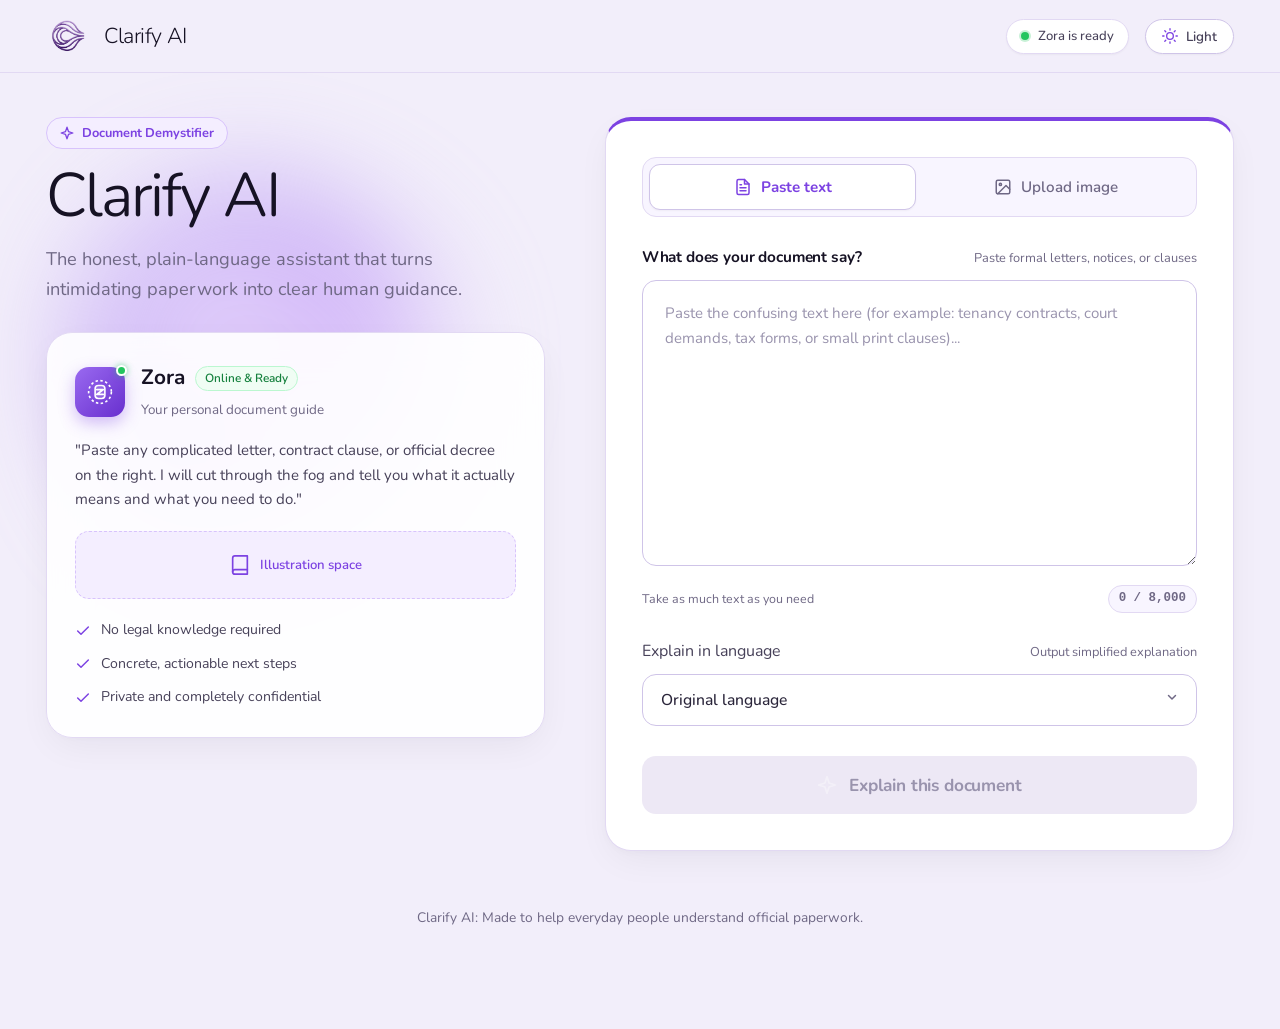
==== commit fc789fcc: "feat: finalize Clarify AI frontend" ====
--- a/src/main/resources/static/index.html
+++ b/src/main/resources/static/index.html
@@ -4,129 +4,214 @@
   <meta charset="UTF-8" />
   <meta name="viewport" content="width=device-width, initial-scale=1.0" />
   <title>Clarify AI: Simple Explanations for Complicated Documents</title>
+  <link rel="preconnect" href="https://fonts.googleapis.com" />
+  <link rel="preconnect" href="https://fonts.gstatic.com" crossorigin />
+  <link href="https://fonts.googleapis.com/css2?family=Nunito:ital,wght@0,200..1000;1,200..1000&display=swap" rel="stylesheet" />
   <link rel="stylesheet" href="css/styles.css" />
   <script>
     (function () {
       try {
         var saved = localStorage.getItem('clarify_theme');
-        var prefersDark = window.matchMedia && window.matchMedia('(prefers-color-scheme: dark)').matches;
-        var theme = saved || (prefersDark ? 'dark' : 'light');
+        var theme = (saved === 'dark' || saved === 'light') ? saved : 'light';
         document.documentElement.setAttribute('data-theme', theme);
-      } catch (e) {}
+      } catch (e) {
+        document.documentElement.setAttribute('data-theme', 'light');
+      }
     })();
   </script>
 </head>
 <body>
-  <div class="site-wrapper">
-    <!-- Top Navigation / Header -->
-    <header class="site-header">
-      <div class="header-inner">
-        <div class="header-brand">
-          <!-- Clearly Reserved Area for Future Clarify AI Logo -->
-          <div class="logo-slot" title="Reserved space for Clarify AI Logo" aria-label="Clarify AI Logo Placeholder">
-            <div class="logo-slot__inner">
-              <span class="logo-slot__symbol" aria-hidden="true">✦</span>
-              <span class="logo-slot__text">Logo</span>
-            </div>
-          </div>
-
-          <div class="brand-headings">
-            <span class="brand-name">Clarify AI</span>
-            <span class="brand-tagline">Plain language document assistant</span>
-          </div>
-        </div>
-
-        <div class="header-actions">
-          <div class="zora-header-status" aria-label="Assistant status">
-            <span class="status-pulse" aria-hidden="true"></span>
-            <span class="status-text">Zora is ready</span>
-          </div>
-
-          <button type="button" id="theme-toggle" class="theme-toggle-btn" aria-label="Toggle light or dark theme">
-            <span id="theme-toggle-icon" class="theme-toggle-btn__icon" aria-hidden="true">☀️</span>
-            <span id="theme-toggle-label" class="theme-toggle-btn__label">Light</span>
+  <div class="studio-universe">
+    <!-- Top Utility Bar -->
+    <header class="studio-topbar">
+      <div class="topbar-inner">
+        <div class="topbar-brand">
+          <div class="logo-slot" aria-label="Clarify AI Logo">
+            <img src="assets/logo.png" alt="Clarify AI" class="logo-slot__img" />
+          </div>
+          <span class="brand-eyebrow">Clarify AI</span>
+        </div>
+
+        <div class="topbar-actions">
+          <div class="live-status-badge" aria-label="Assistant readiness status">
+            <span class="live-status-dot" aria-hidden="true"></span>
+            <span class="live-status-text">Zora is ready</span>
+          </div>
+
+          <button type="button" id="theme-toggle" class="theme-button" aria-label="Toggle light and dark theme">
+            <span id="theme-toggle-icon" class="theme-button__icon" aria-hidden="true">
+              <svg class="theme-svg" width="16" height="16" viewBox="0 0 24 24" fill="none" stroke="currentColor" stroke-width="2" stroke-linecap="round" stroke-linejoin="round">
+                <circle cx="12" cy="12" r="5"></circle>
+                <line x1="12" y1="1" x2="12" y2="3"></line>
+                <line x1="12" y1="21" x2="12" y2="23"></line>
+                <line x1="4.22" y1="4.22" x2="5.64" y2="5.64"></line>
+                <line x1="18.36" y1="18.36" x2="19.78" y2="19.78"></line>
+                <line x1="1" y1="12" x2="3" y2="12"></line>
+                <line x1="21" y1="12" x2="23" y2="12"></line>
+                <line x1="4.22" y1="19.78" x2="5.64" y2="18.36"></line>
+                <line x1="18.36" y1="5.64" x2="19.78" y2="4.22"></line>
+              </svg>
+            </span>
+            <span id="theme-toggle-label" class="theme-button__label">Light</span>
           </button>
         </div>
       </div>
     </header>
 
-    <!-- Main Content Container -->
-    <main class="page-container">
-      <!-- Welcoming Hero -->
-      <section class="hero-section">
-        <div class="hero-badge">
-          <span class="hero-badge__sparkle" aria-hidden="true">✨</span>
-          <span>Simple answers to complicated paperwork</span>
-        </div>
-        <h1 class="hero-title">Translate confusing paperwork into plain language</h1>
-        <p class="hero-subtitle">
-          Got a difficult notice, tenancy agreement, or official letter?
-          Zora breaks it down into clear words and practical steps so you know exactly what to do.
-        </p>
-      </section>
-
-      <!-- Desktop 2-Column Workspace Grid -->
-      <div class="workspace-grid">
-        <!-- Main Form Column -->
-        <div class="workspace-main">
-          <section class="card form-card" aria-label="Translation form">
+    <!-- Split-Stage Studio Canvas -->
+    <main class="studio-canvas">
+      <div class="split-stage">
+        <!-- Left Stage: Architectural Brand & Living Assistant Presence -->
+        <section class="presence-stage" aria-label="Clarify AI and Zora Overview">
+          <!-- The Atmospheric Living Orb -->
+          <div class="living-orb-container" aria-hidden="true">
+            <div class="living-orb living-orb--primary"></div>
+            <div class="living-orb living-orb--secondary"></div>
+          </div>
+
+          <div class="presence-content">
+            <div class="presence-header">
+              <div class="concept-badge">
+                <svg width="14" height="14" viewBox="0 0 24 24" fill="none" stroke="currentColor" stroke-width="2.2" stroke-linecap="round" stroke-linejoin="round" aria-hidden="true">
+                  <path d="M12 2L14.5 9.5L22 12L14.5 14.5L12 22L9.5 14.5L2 12L9.5 9.5L12 2Z"></path>
+                </svg>
+                <span>Document Demystifier</span>
+              </div>
+              <h1 class="presence-title">Clarify AI</h1>
+              <p class="presence-tagline">
+                The honest, plain-language assistant that turns intimidating paperwork into clear human guidance.
+              </p>
+            </div>
+
+            <!-- Zora Companion Capsule -->
+            <div class="zora-capsule">
+              <div class="zora-capsule__top">
+                <div class="zora-avatar-pod">
+                  <svg class="zora-avatar-svg" width="26" height="26" viewBox="0 0 32 32" fill="none" aria-hidden="true">
+                    <circle cx="16" cy="16" r="14" stroke="currentColor" stroke-width="2" stroke-dasharray="3 3"></circle>
+                    <path d="M10 12C10 9.79086 11.7909 8 14 8H18C20.2091 8 22 9.79086 22 12V20C22 22.2091 20.2091 24 18 24H14C11.7909 24 10 22.2091 10 20V12Z" fill="currentColor" fill-opacity="0.15" stroke="currentColor" stroke-width="2"></path>
+                    <path d="M12 13L20 13L12 19L20 19" stroke="currentColor" stroke-width="2.2" stroke-linecap="round" stroke-linejoin="round"></path>
+                  </svg>
+                  <span class="zora-beacon-dot" aria-hidden="true"></span>
+                </div>
+                <div class="zora-capsule__meta">
+                  <div class="zora-capsule__title-row">
+                    <h2 class="zora-capsule__name">Zora</h2>
+                    <span class="zora-capsule__status">Online & Ready</span>
+                  </div>
+                  <span class="zora-capsule__desc">Your personal document guide</span>
+                </div>
+              </div>
+
+              <p class="zora-capsule__speech">
+                "Paste any complicated letter, contract clause, or official decree on the right. I will cut through the fog and tell you what it actually means and what you need to do."
+              </p>
+
+              <!-- Space Prepared for Future Illustration Artwork -->
+              <div class="illustration-slot" title="Area for future illustration" aria-label="Illustration placeholder">
+                <div class="illustration-slot__content">
+                  <svg width="22" height="22" viewBox="0 0 24 24" fill="none" stroke="currentColor" stroke-width="1.8" stroke-linecap="round" stroke-linejoin="round" aria-hidden="true">
+                    <path d="M4 19.5A2.5 2.5 0 0 1 6.5 17H20"></path>
+                    <path d="M6.5 2H20v20H6.5A2.5 2.5 0 0 1 4 19.5v-15A2.5 2.5 0 0 1 6.5 2z"></path>
+                  </svg>
+                  <span>Illustration space</span>
+                </div>
+              </div>
+
+              <div class="reassurance-list">
+                <div class="reassurance-item">
+                  <svg class="reassurance-icon" width="16" height="16" viewBox="0 0 24 24" fill="none" stroke="currentColor" stroke-width="2.2" stroke-linecap="round" stroke-linejoin="round" aria-hidden="true">
+                    <polyline points="20 6 9 17 4 12"></polyline>
+                  </svg>
+                  <span>No legal knowledge required</span>
+                </div>
+                <div class="reassurance-item">
+                  <svg class="reassurance-icon" width="16" height="16" viewBox="0 0 24 24" fill="none" stroke="currentColor" stroke-width="2.2" stroke-linecap="round" stroke-linejoin="round" aria-hidden="true">
+                    <polyline points="20 6 9 17 4 12"></polyline>
+                  </svg>
+                  <span>Concrete, actionable next steps</span>
+                </div>
+                <div class="reassurance-item">
+                  <svg class="reassurance-icon" width="16" height="16" viewBox="0 0 24 24" fill="none" stroke="currentColor" stroke-width="2.2" stroke-linecap="round" stroke-linejoin="round" aria-hidden="true">
+                    <polyline points="20 6 9 17 4 12"></polyline>
+                  </svg>
+                  <span>Private and completely confidential</span>
+                </div>
+              </div>
+            </div>
+          </div>
+        </section>
+
+        <!-- Right Stage: The Interactive Document Workspace Sheet -->
+        <section class="workspace-stage" aria-label="Document Intake Workspace">
+          <div class="card form-card">
             <!-- Mode Switch Tabs -->
-            <div class="tabs" role="tablist" aria-label="Input type">
+            <div class="mode-segmented-bar" role="tablist" aria-label="Input mode">
               <button type="button" class="tab tab--active" id="tab-text" role="tab" aria-selected="true">
-                <span class="tab__icon" aria-hidden="true">📋</span>
+                <svg class="tab-icon" width="18" height="18" viewBox="0 0 24 24" fill="none" stroke="currentColor" stroke-width="2" stroke-linecap="round" stroke-linejoin="round" aria-hidden="true">
+                  <path d="M14 2H6a2 2 0 0 0-2 2v16a2 2 0 0 0 2 2h12a2 2 0 0 0 2-2V8z"></path>
+                  <polyline points="14 2 14 8 20 8"></polyline>
+                  <line x1="16" y1="13" x2="8" y2="13"></line>
+                  <line x1="16" y1="17" x2="8" y2="17"></line>
+                  <line x1="10" y1="9" x2="8" y2="9"></line>
+                </svg>
                 <span>Paste text</span>
               </button>
               <button type="button" class="tab" id="tab-image" role="tab" aria-selected="false">
-                <span class="tab__icon" aria-hidden="true">🖼️</span>
+                <svg class="tab-icon" width="18" height="18" viewBox="0 0 24 24" fill="none" stroke="currentColor" stroke-width="2" stroke-linecap="round" stroke-linejoin="round" aria-hidden="true">
+                  <rect x="3" y="3" width="18" height="18" rx="2" ry="2"></rect>
+                  <circle cx="8.5" cy="8.5" r="1.5"></circle>
+                  <polyline points="21 15 16 10 5 21"></polyline>
+                </svg>
                 <span>Upload image</span>
               </button>
             </div>
 
             <!-- Text Input Panel -->
             <div id="panel-text" class="panel">
-              <div class="field-label-row">
-                <label for="text-input" class="field-label">What does your document say?</label>
-                <span class="field-helper">Paste letters, contracts, or notices</span>
+              <div class="input-head">
+                <label for="text-input" class="input-label">What does your document say?</label>
+                <span class="input-annotation">Paste formal letters, notices, or clauses</span>
               </div>
               <textarea
                 id="text-input"
                 class="textarea"
-                placeholder="Paste the confusing text here (for example: rental agreements, tax letters, court notices, or small print clauses)..."
-                rows="8"
+                placeholder="Paste the confusing text here (for example: tenancy contracts, court demands, tax forms, or small print clauses)..."
+                rows="9"
               ></textarea>
-              <div class="field-hint">
-                <span class="field-hint__note">Take as much text as you need</span>
+              <div class="input-foot">
+                <span class="input-foot__note">Take as much text as you need</span>
                 <span id="char-counter">0 / 8,000</span>
               </div>
             </div>
 
             <!-- Image Input Panel -->
             <div id="panel-image" class="panel panel--hidden">
-              <div class="field-label-row">
+              <div class="input-head">
                 <label class="field-label" for="file-input">Upload a picture of the document</label>
-                <span class="field-helper">Clear photo or scan</span>
+                <span class="input-annotation">Clear photo or scanned page</span>
               </div>
 
               <div id="dropzone" class="dropzone" tabindex="0" role="button" aria-label="Select or drop an image">
                 <input id="file-input" type="file" accept="image/jpeg,image/jpg,image/png" hidden />
 
-                <div id="dropzone-empty" class="dropzone__content">
-                  <div class="dropzone__circle" aria-hidden="true">
-                    <svg width="24" height="24" viewBox="0 0 24 24" fill="none" stroke="currentColor" stroke-width="2" stroke-linecap="round" stroke-linejoin="round">
+                <div id="dropzone-empty" class="dropzone__empty">
+                  <div class="dropzone__icon-circle" aria-hidden="true">
+                    <svg width="28" height="28" viewBox="0 0 24 24" fill="none" stroke="currentColor" stroke-width="1.8" stroke-linecap="round" stroke-linejoin="round">
                       <path d="M21 15v4a2 2 0 0 1-2 2H5a2 2 0 0 1-2-2v-4"></path>
                       <polyline points="17 8 12 3 7 8"></polyline>
                       <line x1="12" y1="3" x2="12" y2="15"></line>
                     </svg>
                   </div>
-                  <p class="dropzone__primary-text">
-                    <strong>Drop your document here</strong> or <span class="dropzone__browse-highlight">choose a file</span>
+                  <p class="dropzone__lead">
+                    <strong>Drop your document here</strong> or <span class="dropzone__browse-action">choose a file</span>
                   </p>
-                  <p class="dropzone__support-text">Supports JPG or PNG photos up to 1 MB</p>
+                  <p class="dropzone__meta">Supports JPG or PNG format, up to 1 MB</p>
                 </div>
 
                 <div id="dropzone-file" class="dropzone__file dropzone__file--hidden">
                   <div class="dropzone__file-icon" aria-hidden="true">
-                    <svg width="22" height="22" viewBox="0 0 24 24" fill="none" stroke="currentColor" stroke-width="2" stroke-linecap="round" stroke-linejoin="round">
+                    <svg width="24" height="24" viewBox="0 0 24 24" fill="none" stroke="currentColor" stroke-width="2" stroke-linecap="round" stroke-linejoin="round">
                       <rect x="3" y="3" width="18" height="18" rx="2" ry="2"></rect>
                       <circle cx="8.5" cy="8.5" r="1.5"></circle>
                       <polyline points="21 15 16 10 5 21"></polyline>
@@ -134,143 +219,132 @@
                   </div>
                   <div class="dropzone__file-info">
                     <p id="file-name" class="dropzone__file-name"></p>
-                    <div class="dropzone__file-meta">
+                    <div class="dropzone__file-sub">
                       <span id="file-size" class="dropzone__file-size"></span>
-                      <span class="dropzone__file-ready">Ready for Zora</span>
+                      <span class="dropzone__file-badge">Ready for Zora</span>
                     </div>
                   </div>
-                  <button type="button" id="remove-file" class="btn-icon" aria-label="Remove image" title="Remove image">✕</button>
-                </div>
-              </div>
-            </div>
-
-            <!-- Language Field -->
-            <div class="field">
-              <div class="field-label-row">
+                  <button type="button" id="remove-file" class="btn-icon" aria-label="Remove image" title="Remove image">
+                    <svg width="14" height="14" viewBox="0 0 24 24" fill="none" stroke="currentColor" stroke-width="2.5" stroke-linecap="round" stroke-linejoin="round">
+                      <line x1="18" y1="6" x2="6" y2="18"></line>
+                      <line x1="6" y1="6" x2="18" y2="18"></line>
+                    </svg>
+                  </button>
+                </div>
+              </div>
+            </div>
+
+            <!-- Language and Preference Controls -->
+            <div class="field language-field">
+              <div class="input-head">
                 <label for="language-select" class="field-label">Explain in language</label>
-                <span class="field-helper">Choose your preferred output</span>
-              </div>
-              <div class="select-wrapper">
+                <span class="input-annotation">Output simplified explanation</span>
+              </div>
+              <div class="select-container">
                 <select id="language-select" class="select"></select>
-                <span class="select-arrow" aria-hidden="true">▾</span>
-              </div>
-            </div>
-
-            <!-- Validation Error Message -->
+                <span class="select-arrow" aria-hidden="true">
+                  <svg width="14" height="14" viewBox="0 0 24 24" fill="none" stroke="currentColor" stroke-width="2.5" stroke-linecap="round" stroke-linejoin="round">
+                    <polyline points="6 9 12 15 18 9"></polyline>
+                  </svg>
+                </span>
+              </div>
+            </div>
+
+            <!-- Inline Form Error -->
             <p id="form-error" class="form-error form-error--hidden" role="alert"></p>
 
             <!-- Primary Action Button -->
             <button type="button" id="submit-btn" class="btn-primary" disabled>
-              <span class="btn-primary__sparkle" aria-hidden="true">✨</span>
+              <svg class="btn-star" width="20" height="20" viewBox="0 0 24 24" fill="none" stroke="currentColor" stroke-width="2" stroke-linecap="round" stroke-linejoin="round" aria-hidden="true">
+                <path d="M12 2L14.5 9.5L22 12L14.5 14.5L12 22L9.5 14.5L2 12L9.5 9.5L12 2Z"></path>
+              </svg>
               <span id="submit-label">Explain this document</span>
               <span id="submit-spinner" class="spinner spinner--hidden" aria-hidden="true"></span>
             </button>
-          </section>
-        </div>
-
-        <!-- Zora Companion Sidebar Column -->
-        <aside class="workspace-sidebar" aria-label="About Zora assistant">
-          <div class="zora-card">
-            <div class="zora-card__header">
-              <div class="zora-avatar">
-                <span class="zora-avatar__letter">Z</span>
-                <span class="zora-avatar__active-dot" aria-hidden="true"></span>
-              </div>
-              <div class="zora-card__title-group">
-                <div class="zora-card__name-badge">
-                  <h2 class="zora-card__name">Zora</h2>
-                  <span class="zora-card__status">● Online & Ready</span>
-                </div>
-                <p class="zora-card__role">Your friendly document guide</p>
-              </div>
-            </div>
-
-            <p class="zora-card__intro">
-              Official paperwork can be intimidating and hard to follow.
-              Zora reads between the lines, translates the legalese, and tells you what it means for you.
+          </div>
+        </section>
+      </div>
+
+      <!-- Result Stage: Expansive Panoramic Executive Summary -->
+      <section id="result-card" class="card result-card result-card--hidden" aria-label="Result from Zora">
+        <div class="result-card-banner">
+          <div class="result-header-text">
+            <div class="result-tag">
+              <svg width="14" height="14" viewBox="0 0 24 24" fill="none" stroke="currentColor" stroke-width="2.2" stroke-linecap="round" stroke-linejoin="round" aria-hidden="true">
+                <path d="M12 2L14.5 9.5L22 12L14.5 14.5L12 22L9.5 14.5L2 12L9.5 9.5L12 2Z"></path>
+              </svg>
+              <span>Zora Explanation Report</span>
+            </div>
+            <h2 class="result-title">Here's what Zora found</h2>
+            <p class="result-summary">A clear, plain-language translation of your document with concrete next steps.</p>
+          </div>
+
+          <div class="result-card-actions">
+            <button type="button" id="copy-btn" class="btn-secondary">
+              <svg class="btn-secondary__svg" width="16" height="16" viewBox="0 0 24 24" fill="none" stroke="currentColor" stroke-width="2" stroke-linecap="round" stroke-linejoin="round" aria-hidden="true">
+                <rect x="9" y="9" width="13" height="13" rx="2" ry="2"></rect>
+                <path d="M5 15H4a2 2 0 0 1-2-2V4a2 2 0 0 1 2-2h9a2 2 0 0 1 2 2v1"></path>
+              </svg>
+              <span>Copy explanation</span>
+            </button>
+            <p id="copy-feedback" class="copy-feedback copy-feedback--hidden">
+              <svg width="14" height="14" viewBox="0 0 24 24" fill="none" stroke="currentColor" stroke-width="2.5" stroke-linecap="round" stroke-linejoin="round" aria-hidden="true">
+                <polyline points="20 6 9 17 4 12"></polyline>
+              </svg>
+              <span>Copied to clipboard!</span>
             </p>
-
-            <div class="zora-features-list">
-              <div class="zora-feature-item">
-                <div class="zora-feature-item__icon" aria-hidden="true">💡</div>
-                <div class="zora-feature-item__text">
-                  <strong>Plain language first</strong>
-                  <span>Explains complex paragraphs in terms anyone can understand.</span>
-                </div>
-              </div>
-
-              <div class="zora-feature-item">
-                <div class="zora-feature-item__icon" aria-hidden="true">📌</div>
-                <div class="zora-feature-item__text">
-                  <strong>Clear action steps</strong>
-                  <span>Gives you practical, numbered steps so you know what to do next.</span>
-                </div>
-              </div>
-
-              <div class="zora-feature-item">
-                <div class="zora-feature-item__icon" aria-hidden="true">🔒</div>
-                <div class="zora-feature-item__text">
-                  <strong>Simple and private</strong>
-                  <span>Paste text or drop a photo. No complicated setup needed.</span>
-                </div>
-              </div>
-            </div>
-          </div>
-        </aside>
-      </div>
-
-      <!-- Result Card -->
-      <section id="result-card" class="card result-card result-card--hidden" aria-label="Result from Zora">
-        <div class="result-header">
-          <div class="result-tag">
-            <span class="result-tag__icon" aria-hidden="true">✨</span>
-            <span>Document Breakdown</span>
-          </div>
-          <h2 class="result-title">Here's what Zora found</h2>
-          <p class="result-subtitle">Here is a simple summary of your document and the concrete steps you can take.</p>
-        </div>
-
-        <div class="result-content-grid">
-          <!-- Explanation Block -->
-          <div class="result-block result-block--explanation">
-            <div class="result-block__head">
-              <span class="result-block__icon" aria-hidden="true">💡</span>
-              <h3 class="result-block__heading">Explanation</h3>
+          </div>
+        </div>
+
+        <div class="result-columns-layout">
+          <!-- Explanation Column -->
+          <div class="result-column result-column--explanation">
+            <div class="column-header">
+              <div class="column-icon-wrap" aria-hidden="true">
+                <svg width="18" height="18" viewBox="0 0 24 24" fill="none" stroke="currentColor" stroke-width="2" stroke-linecap="round" stroke-linejoin="round">
+                  <path d="M2 3h6a4 4 0 0 1 4 4v14a3 3 0 0 0-3-3H2z"></path>
+                  <path d="M22 3h-6a4 4 0 0 0-4 4v14a3 3 0 0 1 3-3h7z"></path>
+                </svg>
+              </div>
+              <h3 class="column-title">Explanation</h3>
             </div>
             <p id="result-explanation" class="result-explanation"></p>
           </div>
 
-          <!-- Next Steps Block -->
-          <div class="result-block result-block--steps">
-            <div class="result-block__head">
-              <span class="result-block__icon" aria-hidden="true">📌</span>
-              <h3 class="result-block__heading">Next steps</h3>
+          <!-- Next Steps Column -->
+          <div class="result-column result-column--steps">
+            <div class="column-header">
+              <div class="column-icon-wrap column-icon-wrap--steps" aria-hidden="true">
+                <svg width="18" height="18" viewBox="0 0 24 24" fill="none" stroke="currentColor" stroke-width="2" stroke-linecap="round" stroke-linejoin="round">
+                  <polyline points="9 11 12 14 22 4"></polyline>
+                  <path d="M21 12v7a2 2 0 0 1-2 2H5a2 2 0 0 1-2-2V5a2 2 0 0 1 2-2h11"></path>
+                </svg>
+              </div>
+              <h3 class="column-title">Next steps</h3>
             </div>
             <ol id="result-steps" class="result-steps"></ol>
           </div>
-        </div>
-
-        <div class="result-footer">
-          <button type="button" id="copy-btn" class="btn-secondary">
-            <span class="btn-secondary__icon" aria-hidden="true">📋</span>
-            <span>Copy explanation</span>
-          </button>
-          <p id="copy-feedback" class="copy-feedback copy-feedback--hidden">Copied to clipboard!</p>
         </div>
       </section>
 
       <!-- Error State Card -->
       <section id="error-card" class="card error-card error-card--hidden" aria-label="Error notice">
-        <div class="error-card__icon" aria-hidden="true">💬</div>
-        <div class="error-card__body">
-          <h3 class="error-card__title">Could not analyze document</h3>
+        <div class="error-symbol-wrap" aria-hidden="true">
+          <svg width="24" height="24" viewBox="0 0 24 24" fill="none" stroke="currentColor" stroke-width="2" stroke-linecap="round" stroke-linejoin="round">
+            <circle cx="12" cy="12" r="10"></circle>
+            <line x1="12" y1="8" x2="12" y2="12"></line>
+            <line x1="12" y1="16" x2="12.01" y2="16"></line>
+          </svg>
+        </div>
+        <div class="error-text-block">
+          <h3 class="error-headline">Could not analyze document</h3>
           <p id="error-message" class="error-card__message"></p>
         </div>
         <button type="button" id="retry-btn" class="btn-secondary">Try again</button>
       </section>
 
-      <!-- Footer Note -->
-      <footer class="site-footer">
+      <!-- Studio Footer -->
+      <footer class="studio-footer">
         <p>Clarify AI: Made to help everyday people understand official paperwork.</p>
       </footer>
     </main>
--- a/src/main/resources/static/css/styles.css
+++ b/src/main/resources/static/css/styles.css
@@ -1,49 +1,54 @@
 /* =====================================================================
-   Clarify AI: Simple Explanations for Complicated Documents
-   Visual Direction: Friendly, warm, accessible, editorial document guide
-   Color Palette: Warm off-white, light gray, with soft lavender & lilac accents
+   Clarify AI: Structural Redesign (Split-Studio Canvas)
+   Identity: Architectural Editorial + Living Atmospheric Zora Orb
+   Palette: Warm Porcelain, Off-White, Wisteria Lavender & Deep Ink
+   Zero Decorative Emojis, Zero Long Em Dashes
    ===================================================================== */
 
-/* ---------- CSS Custom Properties & Design Tokens ---------- */
+/* ---------- Design Tokens ---------- */
 :root {
-  /* Lavender & Lilac Accent Scale */
+  /* Lavender & Lilac Scale */
   --lavender-50: #faf7ff;
   --lavender-100: #f4eeff;
-  --lavender-200: #e9ddfe;
-  --lavender-300: #d6c0fc;
-  --lavender-400: #b998f8;
-  --lavender-500: #9867f0;
-  --lavender-600: #7e3fe3;
-  --lavender-700: #6a2ccf;
-  --lavender-800: #5722ab;
-  --lavender-900: #461c8a;
-
-  /* Primary Accent Token */
-  --accent-primary: #7e3fe3;
-  --accent-hover: #6a2ccf;
+  --lavender-200: #e9dcfe;
+  --lavender-300: #d8c3fc;
+  --lavender-400: #be9bf8;
+  --lavender-500: #9a6af0;
+  --lavender-600: #7c42e2;
+  --lavender-700: #682fce;
+  --lavender-800: #5523ab;
+  --lavender-900: #441a8a;
+
+  /* Primary Brand Accent */
+  --accent: #7c42e2;
+  --accent-hover: #682fce;
   --accent-soft: #f4eeff;
-  --accent-border: #d6c0fc;
-  --accent-glow: rgba(126, 63, 227, 0.18);
-
-  /* Light Theme Surfaces & Backgrounds */
-  --bg-page: #fbfbfa;
-  --bg-header: rgba(251, 251, 250, 0.88);
+  --accent-tint: rgba(124, 66, 226, 0.08);
+  --accent-border: #d8c3fc;
+  --accent-glow: rgba(124, 66, 226, 0.2);
+
+  /* Light Theme Canvas */
+  --bg-universe: #f2eefa;
+  --bg-topbar: rgba(242, 238, 250, 0.92);
   --bg-surface: #ffffff;
-  --bg-subtle: #f5f4ef;
-  --bg-muted: #eeece5;
-
-  /* Borders */
-  --border-light: #ece9e2;
-  --border-subtle: #ded9cd;
-  --border-strong: #c8c2b3;
-
-  /* Text Colors */
-  --text-main: #1f1b2e;
-  --text-body: #3c384d;
-  --text-muted: #6b6680;
-  --text-light: #948fa8;
-
-  /* Status Colors (Friendly, warm) */
+  --bg-card: #ffffff;
+  --bg-capsule: rgba(255, 255, 255, 0.9);
+  --bg-subtle: #f8f5ff;
+  --bg-muted: #ede8f5;
+
+  /* Hairline Borders */
+  --border-light: #e2d9f3;
+  --border-subtle: #cfc4e8;
+  --border-strong: #b8a8d8;
+
+  /* Typography */
+  --text-headline: #161224;
+  --text-main: #2a253a;
+  --text-body: #474159;
+  --text-muted: #6f6885;
+  --text-light: #9993ad;
+
+  /* Status Colors */
   --success-text: #15803d;
   --success-bg: #f0fdf4;
   --success-border: #bbf7d0;
@@ -52,112 +57,122 @@
   --warning-bg: #fffbeb;
   --warning-border: #fde68a;
 
-  /* Typography */
-  --font-sans: system-ui, -apple-system, BlinkMacSystemFont, "Segoe UI", Roboto, "Helvetica Neue", Arial, sans-serif;
+  /* Fonts */
   --font-serif: "Charter", "Newsreader", "Iowan Old Style", "Palatino", Georgia, serif;
+  --font-sans: "Nunito", system-ui, -apple-system, BlinkMacSystemFont, "Segoe UI", Roboto, "Helvetica Neue", Arial, sans-serif;
+  --font-heading: "Nunito", system-ui, -apple-system, sans-serif;
   --font-mono: ui-monospace, "SF Mono", "Cascadia Code", Menlo, monospace;
 
   /* Shadows */
-  --shadow-xs: 0 1px 2px rgba(31, 27, 46, 0.04);
-  --shadow-sm: 0 2px 6px rgba(31, 27, 46, 0.04), 0 1px 3px rgba(31, 27, 46, 0.02);
-  --shadow-card: 0 8px 24px -4px rgba(31, 27, 46, 0.06), 0 2px 6px -1px rgba(31, 27, 46, 0.02);
-  --shadow-hover: 0 14px 32px -4px rgba(31, 27, 46, 0.08), 0 4px 10px -2px rgba(31, 27, 46, 0.03);
-  --shadow-btn: 0 4px 16px rgba(126, 63, 227, 0.32);
-  --shadow-btn-hover: 0 8px 24px rgba(126, 63, 227, 0.42);
+  --shadow-xs: 0 1px 2px rgba(22, 18, 36, 0.04);
+  --shadow-sm: 0 2px 8px rgba(22, 18, 36, 0.04), 0 1px 3px rgba(22, 18, 36, 0.02);
+  --shadow-card: 0 12px 36px -6px rgba(22, 18, 36, 0.06), 0 2px 10px -2px rgba(22, 18, 36, 0.03);
+  --shadow-hover: 0 20px 44px -6px rgba(22, 18, 36, 0.1), 0 4px 14px -2px rgba(22, 18, 36, 0.04);
+  --shadow-cta: 0 8px 24px -2px rgba(124, 66, 226, 0.38);
+  --shadow-cta-hover: 0 12px 30px -2px rgba(124, 66, 226, 0.5);
 
   /* Radii */
   --radius-sm: 8px;
-  --radius-md: 12px;
+  --radius-md: 14px;
   --radius-lg: 18px;
-  --radius-xl: 22px;
+  --radius-xl: 26px;
   --radius-full: 9999px;
 
   /* Transitions */
   --transition-fast: 0.16s cubic-bezier(0.16, 1, 0.3, 1);
-  --transition-normal: 0.24s cubic-bezier(0.16, 1, 0.3, 1);
-}
-
-/* ---------- Dark Theme Overrides ---------- */
+  --transition-normal: 0.28s cubic-bezier(0.16, 1, 0.3, 1);
+  --transition-slow: 0.5s cubic-bezier(0.16, 1, 0.3, 1);
+}
+
+/* ---------- Dark Theme Tokens ---------- */
 :root[data-theme="dark"] {
-  --bg-page: #13111c;
-  --bg-header: rgba(19, 17, 28, 0.9);
-  --bg-surface: #1b1828;
-  --bg-subtle: #242036;
-  --bg-muted: #2d2943;
-
-  --border-light: #2d2942;
-  --border-subtle: #3d3759;
-  --border-strong: #544c78;
-
-  --text-main: #f5f3fa;
-  --text-body: #d6d2e6;
-  --text-muted: #9c97b5;
-  --text-light: #736e8c;
-
-  --accent-primary: #a782f9;
-  --accent-hover: #b99bf8;
-  --accent-soft: rgba(167, 130, 249, 0.16);
-  --accent-border: rgba(167, 130, 249, 0.32);
-  --accent-glow: rgba(167, 130, 249, 0.28);
+  --bg-universe: #12101b;
+  --bg-topbar: rgba(18, 16, 27, 0.92);
+  --bg-surface: #1a1727;
+  --bg-card: #1a1727;
+  --bg-capsule: rgba(26, 23, 39, 0.85);
+  --bg-subtle: #221e33;
+  --bg-muted: #2c2742;
+
+  --border-light: #29243d;
+  --border-subtle: #3a3354;
+  --border-strong: #544b78;
+
+  --text-headline: #f7f5fb;
+  --text-main: #e8e3f5;
+  --text-body: #cfc8e3;
+  --text-muted: #9c95b5;
+  --text-light: #70688c;
+
+  --accent: #a580fa;
+  --accent-hover: #b897fc;
+  --accent-soft: rgba(165, 128, 250, 0.15);
+  --accent-tint: rgba(165, 128, 250, 0.08);
+  --accent-border: rgba(165, 128, 250, 0.32);
+  --accent-glow: rgba(165, 128, 250, 0.28);
 
   --success-text: #4ade80;
   --success-bg: rgba(74, 222, 128, 0.14);
-  --success-border: rgba(74, 222, 128, 0.28);
+  --success-border: rgba(74, 222, 128, 0.3);
 
   --warning-text: #fbb724;
   --warning-bg: rgba(251, 183, 36, 0.14);
-  --warning-border: rgba(251, 183, 36, 0.28);
+  --warning-border: rgba(251, 183, 36, 0.3);
 
   --shadow-xs: 0 1px 2px rgba(0, 0, 0, 0.4);
-  --shadow-sm: 0 2px 6px rgba(0, 0, 0, 0.4);
-  --shadow-card: 0 8px 24px -4px rgba(0, 0, 0, 0.6), 0 0 0 1px rgba(255, 255, 255, 0.05);
-  --shadow-hover: 0 14px 32px -4px rgba(0, 0, 0, 0.7), 0 0 0 1px rgba(255, 255, 255, 0.08);
-  --shadow-btn: 0 4px 16px rgba(167, 130, 249, 0.3);
-  --shadow-btn-hover: 0 8px 24px rgba(167, 130, 249, 0.45);
-}
-
-/* System dark preference when no manual theme is chosen */
+  --shadow-sm: 0 2px 8px rgba(0, 0, 0, 0.4);
+  --shadow-card: 0 12px 36px -6px rgba(0, 0, 0, 0.7), 0 0 0 1px rgba(255, 255, 255, 0.05);
+  --shadow-hover: 0 20px 44px -6px rgba(0, 0, 0, 0.8), 0 0 0 1px rgba(255, 255, 255, 0.08);
+  --shadow-cta: 0 8px 24px -2px rgba(165, 128, 250, 0.32);
+  --shadow-cta-hover: 0 12px 30px -2px rgba(165, 128, 250, 0.46);
+}
+
+/* System Dark Mode Fallback */
 @media (prefers-color-scheme: dark) {
   :root:not([data-theme="light"]):not([data-theme="dark"]) {
-    --bg-page: #13111c;
-    --bg-header: rgba(19, 17, 28, 0.9);
-    --bg-surface: #1b1828;
-    --bg-subtle: #242036;
-    --bg-muted: #2d2943;
-
-    --border-light: #2d2942;
-    --border-subtle: #3d3759;
-    --border-strong: #544c78;
-
-    --text-main: #f5f3fa;
-    --text-body: #d6d2e6;
-    --text-muted: #9c97b5;
-    --text-light: #736e8c;
-
-    --accent-primary: #a782f9;
-    --accent-hover: #b99bf8;
-    --accent-soft: rgba(167, 130, 249, 0.16);
-    --accent-border: rgba(167, 130, 249, 0.32);
-    --accent-glow: rgba(167, 130, 249, 0.28);
+    --bg-universe: #12101b;
+    --bg-topbar: rgba(18, 16, 27, 0.92);
+    --bg-surface: #1a1727;
+    --bg-card: #1a1727;
+    --bg-capsule: rgba(26, 23, 39, 0.85);
+    --bg-subtle: #221e33;
+    --bg-muted: #2c2742;
+
+    --border-light: #29243d;
+    --border-subtle: #3a3354;
+    --border-strong: #544b78;
+
+    --text-headline: #f7f5fb;
+    --text-main: #e8e3f5;
+    --text-body: #cfc8e3;
+    --text-muted: #9c95b5;
+    --text-light: #70688c;
+
+    --accent: #a580fa;
+    --accent-hover: #b897fc;
+    --accent-soft: rgba(165, 128, 250, 0.15);
+    --accent-tint: rgba(165, 128, 250, 0.08);
+    --accent-border: rgba(165, 128, 250, 0.32);
+    --accent-glow: rgba(165, 128, 250, 0.28);
 
     --success-text: #4ade80;
     --success-bg: rgba(74, 222, 128, 0.14);
-    --success-border: rgba(74, 222, 128, 0.28);
+    --success-border: rgba(74, 222, 128, 0.3);
 
     --warning-text: #fbb724;
     --warning-bg: rgba(251, 183, 36, 0.14);
-    --warning-border: rgba(251, 183, 36, 0.28);
+    --warning-border: rgba(251, 183, 36, 0.3);
 
     --shadow-xs: 0 1px 2px rgba(0, 0, 0, 0.4);
-    --shadow-sm: 0 2px 6px rgba(0, 0, 0, 0.4);
-    --shadow-card: 0 8px 24px -4px rgba(0, 0, 0, 0.6), 0 0 0 1px rgba(255, 255, 255, 0.05);
-    --shadow-hover: 0 14px 32px -4px rgba(0, 0, 0, 0.7), 0 0 0 1px rgba(255, 255, 255, 0.08);
-    --shadow-btn: 0 4px 16px rgba(167, 130, 249, 0.3);
-    --shadow-btn-hover: 0 8px 24px rgba(167, 130, 249, 0.45);
-  }
-}
-
-/* ---------- Global Reset & Setup ---------- */
+    --shadow-sm: 0 2px 8px rgba(0, 0, 0, 0.4);
+    --shadow-card: 0 12px 36px -6px rgba(0, 0, 0, 0.7), 0 0 0 1px rgba(255, 255, 255, 0.05);
+    --shadow-hover: 0 20px 44px -6px rgba(0, 0, 0, 0.8), 0 0 0 1px rgba(255, 255, 255, 0.08);
+    --shadow-cta: 0 8px 24px -2px rgba(165, 128, 250, 0.32);
+    --shadow-cta-hover: 0 12px 30px -2px rgba(165, 128, 250, 0.46);
+  }
+}
+
+/* ---------- Reset & Base ---------- */
 *, *::before, *::after {
   box-sizing: border-box;
 }
@@ -170,281 +185,476 @@
 body {
   margin: 0;
   min-height: 100vh;
-  background-color: var(--bg-page);
+  background-color: var(--bg-universe);
   color: var(--text-body);
   font-family: var(--font-sans);
   line-height: 1.6;
   -webkit-font-smoothing: antialiased;
   -moz-osx-font-smoothing: grayscale;
   transition: background-color var(--transition-normal), color var(--transition-normal);
-}
-
-.site-wrapper {
+  overflow-x: hidden;
+}
+
+.studio-universe {
   display: flex;
   flex-direction: column;
   min-height: 100vh;
-}
-
-/* ---------- Top Header / Navigation Bar ---------- */
-.site-header {
+  position: relative;
+}
+
+/* ---------- Top Bar Navigation ---------- */
+.studio-topbar {
   position: sticky;
   top: 0;
   z-index: 50;
-  background: var(--bg-header);
-  backdrop-filter: blur(12px);
-  -webkit-backdrop-filter: blur(12px);
+  background: var(--bg-topbar);
+  backdrop-filter: blur(18px);
+  -webkit-backdrop-filter: blur(18px);
   border-bottom: 1px solid var(--border-light);
   transition: background-color var(--transition-normal), border-color var(--transition-normal);
 }
 
-.header-inner {
-  max-width: 1160px;
+.topbar-inner {
+  max-width: 1260px;
   margin: 0 auto;
-  padding: 14px 28px;
+  padding: 14px 36px;
   display: flex;
   align-items: center;
   justify-content: space-between;
-  gap: 16px;
-}
-
-.header-brand {
+  gap: 20px;
+}
+
+.topbar-brand {
   display: flex;
   align-items: center;
   gap: 14px;
 }
 
-/* Clearly Reserved Slot for Future Logo */
+/* Logo */
 .logo-slot {
   width: 44px;
   height: 44px;
-  border: 1.5px dashed var(--accent-border);
   border-radius: var(--radius-md);
-  background: var(--accent-soft);
   display: flex;
   align-items: center;
   justify-content: center;
   flex-shrink: 0;
-  transition: transform var(--transition-fast), border-color var(--transition-fast);
-}
-
-.logo-slot:hover {
-  transform: scale(1.04);
-  border-color: var(--accent-primary);
-}
-
-.logo-slot__inner {
-  display: flex;
-  flex-direction: column;
-  align-items: center;
-  justify-content: center;
-  line-height: 1;
-  gap: 2px;
-}
-
-.logo-slot__symbol {
-  font-size: 0.95rem;
-  color: var(--accent-primary);
-}
-
-.logo-slot__text {
-  font-family: var(--font-mono);
-  font-size: 0.62rem;
-  font-weight: 700;
-  letter-spacing: 0.04em;
-  text-transform: uppercase;
-  color: var(--accent-primary);
-}
-
-.brand-headings {
-  display: flex;
-  flex-direction: column;
-}
-
-.brand-name {
-  font-family: var(--font-serif);
+  overflow: hidden;
+}
+
+.logo-slot__img {
+  width: 100%;
+  height: 100%;
+  object-fit: contain;
+  display: block;
+}
+
+.brand-eyebrow {
+  font-family: var(--font-heading);
   font-size: 1.35rem;
-  font-weight: 700;
-  color: var(--text-main);
-  letter-spacing: -0.01em;
-  line-height: 1.2;
-}
-
-.brand-tagline {
-  font-size: 0.8rem;
-  color: var(--text-muted);
-  line-height: 1.2;
-}
-
-/* Header Actions */
-.header-actions {
-  display: flex;
-  align-items: center;
-  gap: 14px;
-}
-
-.zora-header-status {
+  font-weight: 300;
+  color: var(--text-headline);
+  letter-spacing: -0.02em;
+}
+
+.topbar-actions {
+  display: flex;
+  align-items: center;
+  gap: 16px;
+}
+
+.live-status-badge {
   display: inline-flex;
   align-items: center;
-  gap: 8px;
-  padding: 6px 12px;
-  background: var(--bg-subtle);
+  gap: 9px;
+  padding: 6px 14px;
+  background: var(--bg-surface);
   border: 1px solid var(--border-light);
   border-radius: var(--radius-full);
   font-size: 0.82rem;
   font-weight: 600;
-  color: var(--text-body);
-}
-
-.status-pulse {
+  color: var(--text-main);
+  box-shadow: var(--shadow-xs);
+}
+
+.live-status-dot {
   width: 8px;
   height: 8px;
   border-radius: 50%;
   background-color: #22c55e;
   box-shadow: 0 0 0 2px rgba(34, 197, 94, 0.25);
-  animation: gentlePulse 2.4s infinite ease-in-out;
-}
-
-@keyframes gentlePulse {
+  animation: beaconPulse 2.6s infinite ease-in-out;
+}
+
+@keyframes beaconPulse {
   0%, 100% {
-    transform: scale(0.95);
+    transform: scale(0.9);
     opacity: 0.85;
   }
   50% {
-    transform: scale(1.15);
+    transform: scale(1.2);
     opacity: 1;
   }
 }
 
-.status-text {
+.live-status-text {
   font-weight: 500;
   color: var(--text-body);
 }
 
 /* Theme Toggle Button */
-.theme-toggle-btn {
+.theme-button {
   display: inline-flex;
   align-items: center;
-  gap: 7px;
-  padding: 7px 14px;
+  gap: 8px;
+  padding: 7px 16px;
   font-family: inherit;
-  font-size: 0.85rem;
+  font-size: 0.84rem;
   font-weight: 600;
   color: var(--text-body);
   background: var(--bg-surface);
   border: 1px solid var(--border-subtle);
   border-radius: var(--radius-full);
   cursor: pointer;
+  box-shadow: var(--shadow-xs);
   transition: all var(--transition-fast);
-  box-shadow: var(--shadow-xs);
-}
-
-.theme-toggle-btn:hover {
+}
+
+.theme-button:hover {
   background: var(--bg-subtle);
   border-color: var(--accent-border);
-  color: var(--accent-primary);
+  color: var(--accent);
   transform: translateY(-1px);
-}
-
-.theme-toggle-btn:active {
+  box-shadow: var(--shadow-sm);
+}
+
+.theme-button:active {
   transform: translateY(1px);
 }
 
-.theme-toggle-btn__icon {
-  font-size: 0.95rem;
-}
-
-/* ---------- Main Page Container (Desktop-First Wide Composition) ---------- */
-.page-container {
-  max-width: 1160px;
+.theme-button__icon {
+  display: inline-flex;
+  align-items: center;
+  color: var(--accent);
+  transition: transform var(--transition-fast);
+}
+
+.theme-button:hover .theme-button__icon {
+  transform: rotate(18deg);
+}
+
+/* ---------- Main Canvas ---------- */
+.studio-canvas {
+  max-width: 1260px;
   width: 100%;
   margin: 0 auto;
-  padding: 36px 28px 80px;
+  padding: 44px 36px 100px;
   flex: 1;
-}
-
-/* ---------- Welcoming Hero Section ---------- */
-.hero-section {
-  text-align: left;
-  margin-bottom: 34px;
-}
-
-.hero-badge {
+  position: relative;
+}
+
+/* ---------- Split-Stage Studio Layout ---------- */
+.split-stage {
+  display: grid;
+  grid-template-columns: 1.12fr 1.38fr;
+  gap: 48px;
+  align-items: start;
+  margin-bottom: 44px;
+}
+
+/* ---------- Left Stage: Brand & Living Assistant Presence ---------- */
+.presence-stage {
+  position: relative;
+  min-width: 0;
+  padding-right: 12px;
+}
+
+/* Atmospheric Living Orb */
+.living-orb-container {
+  position: absolute;
+  top: 10%;
+  left: 5%;
+  width: 380px;
+  height: 380px;
+  pointer-events: none;
+  z-index: 0;
+  filter: blur(52px);
+  opacity: 0.52;
+  transition: opacity var(--transition-slow);
+}
+
+.living-orb--primary {
+  width: 100%;
+  height: 100%;
+  border-radius: 44% 56% 62% 38% / 46% 50% 50% 54%;
+  background: radial-gradient(circle at 36% 36%, var(--lavender-300) 0%, var(--lavender-500) 42%, var(--lavender-100) 80%, transparent 100%);
+  animation: orbMorph 16s infinite ease-in-out alternate, orbDrift 20s infinite ease-in-out;
+}
+
+.living-orb--secondary {
+  position: absolute;
+  top: 15%;
+  left: 15%;
+  width: 75%;
+  height: 75%;
+  border-radius: 54% 46% 38% 62% / 50% 44% 56% 50%;
+  background: radial-gradient(circle at 60% 60%, var(--lavender-200) 0%, var(--lavender-400) 50%, transparent 80%);
+  animation: orbMorphAlt 14s infinite ease-in-out alternate-reverse;
+  mix-blend-mode: soft-light;
+}
+
+@keyframes orbMorph {
+  0% {
+    border-radius: 44% 56% 62% 38% / 46% 50% 50% 54%;
+    transform: rotate(0deg) scale(0.96);
+  }
+  50% {
+    border-radius: 58% 42% 48% 52% / 54% 58% 42% 46%;
+    transform: rotate(60deg) scale(1.05);
+  }
+  100% {
+    border-radius: 38% 62% 54% 46% / 48% 44% 56% 52%;
+    transform: rotate(120deg) scale(0.98);
+  }
+}
+
+@keyframes orbMorphAlt {
+  0% {
+    border-radius: 54% 46% 38% 62% / 50% 44% 56% 50%;
+    transform: rotate(0deg);
+  }
+  100% {
+    border-radius: 42% 58% 64% 36% / 46% 52% 48% 54%;
+    transform: rotate(-90deg) scale(1.08);
+  }
+}
+
+@keyframes orbDrift {
+  0%, 100% {
+    transform: translate(0, 0);
+  }
+  50% {
+    transform: translate(16px, -18px);
+  }
+}
+
+:root[data-theme="dark"] .living-orb-container {
+  opacity: 0.32;
+  filter: blur(60px);
+}
+
+:root[data-theme="dark"] .living-orb--primary {
+  background: radial-gradient(circle at 36% 36%, var(--lavender-600) 0%, var(--lavender-800) 45%, var(--bg-universe) 85%, transparent 100%);
+}
+
+.presence-content {
+  position: relative;
+  z-index: 1;
+}
+
+/* Brand Section Header */
+.presence-header {
+  margin-bottom: 28px;
+}
+
+.concept-badge {
   display: inline-flex;
   align-items: center;
   gap: 8px;
-  padding: 5px 12px;
+  padding: 5px 13px;
   background: var(--accent-soft);
   border: 1px solid var(--accent-border);
   border-radius: var(--radius-full);
+  font-size: 0.8rem;
+  font-weight: 700;
+  color: var(--accent);
+  margin-bottom: 16px;
+}
+
+.presence-title {
+  font-family: var(--font-heading);
+  font-size: clamp(2.8rem, 4.8vw, 4.2rem);
+  font-weight: 350;
+  color: var(--text-headline);
+  letter-spacing: -0.035em;
+  line-height: 1.04;
+  margin: 0 0 16px;
+}
+
+.presence-tagline {
+  font-size: 1.14rem;
+  line-height: 1.62;
+  color: var(--text-muted);
+  margin: 0;
+  max-width: 38ch;
+}
+
+/* Zora Companion Capsule */
+.zora-capsule {
+  background: var(--bg-capsule);
+  backdrop-filter: blur(20px);
+  -webkit-backdrop-filter: blur(20px);
+  border: 1px solid var(--border-light);
+  border-radius: var(--radius-xl);
+  padding: 28px;
+  box-shadow: var(--shadow-card);
+  transition: border-color var(--transition-normal);
+}
+
+.zora-capsule__top {
+  display: flex;
+  align-items: center;
+  gap: 16px;
+  margin-bottom: 16px;
+}
+
+.zora-avatar-pod {
+  position: relative;
+  width: 50px;
+  height: 50px;
+  border-radius: var(--radius-md);
+  background: linear-gradient(135deg, var(--lavender-500) 0%, var(--lavender-700) 100%);
+  display: flex;
+  align-items: center;
+  justify-content: center;
+  color: #ffffff;
+  box-shadow: 0 6px 16px rgba(124, 66, 226, 0.35);
+  flex-shrink: 0;
+}
+
+.zora-avatar-svg {
+  color: #ffffff;
+}
+
+.zora-beacon-dot {
+  position: absolute;
+  top: -2px;
+  right: -2px;
+  width: 11px;
+  height: 11px;
+  border-radius: 50%;
+  background-color: #22c55e;
+  border: 2px solid var(--bg-surface);
+  box-shadow: 0 0 6px rgba(34, 197, 94, 0.6);
+}
+
+.zora-capsule__meta {
+  flex: 1;
+  min-width: 0;
+}
+
+.zora-capsule__title-row {
+  display: flex;
+  align-items: center;
+  gap: 10px;
+  margin-bottom: 2px;
+}
+
+.zora-capsule__name {
+  font-family: var(--font-heading);
+  font-size: 1.3rem;
+  font-weight: 700;
+  color: var(--text-headline);
+  margin: 0;
+}
+
+.zora-capsule__status {
+  font-size: 0.74rem;
+  font-weight: 600;
+  color: var(--success-text);
+  background: var(--success-bg);
+  border: 1px solid var(--success-border);
+  padding: 2px 9px;
+  border-radius: var(--radius-full);
+}
+
+.zora-capsule__desc {
+  font-size: 0.84rem;
+  color: var(--text-muted);
+}
+
+.zora-capsule__speech {
+  margin: 0 0 20px;
+  font-size: 0.94rem;
+  line-height: 1.62;
+  color: var(--text-body);
+  font-style: normal;
+}
+
+/* Illustration Placeholder Slot */
+.illustration-slot {
+  width: 100%;
+  height: 68px;
+  border: 1.5px dashed var(--accent-border);
+  border-radius: var(--radius-md);
+  background: var(--accent-soft);
+  display: flex;
+  align-items: center;
+  justify-content: center;
+  margin-bottom: 20px;
+  transition: all var(--transition-fast);
+}
+
+.illustration-slot:hover {
+  border-color: var(--accent);
+  background: var(--accent-tint);
+}
+
+.illustration-slot__content {
+  display: flex;
+  align-items: center;
+  gap: 9px;
   font-size: 0.82rem;
   font-weight: 600;
-  color: var(--accent-primary);
-  margin-bottom: 14px;
-}
-
-.hero-badge__sparkle {
-  font-size: 0.9rem;
-}
-
-.hero-title {
-  font-family: var(--font-serif);
-  font-size: clamp(2rem, 3.8vw, 2.9rem);
-  font-weight: 700;
-  color: var(--text-main);
-  letter-spacing: -0.025em;
-  line-height: 1.18;
-  margin: 0 0 14px;
-  max-width: 24ch;
-}
-
-.hero-subtitle {
-  font-size: 1.1rem;
-  line-height: 1.6;
-  color: var(--text-muted);
-  margin: 0;
-  max-width: 58ch;
-}
-
-/* ---------- Desktop 2-Column Workspace Grid ---------- */
-.workspace-grid {
-  display: grid;
-  grid-template-columns: 1.5fr 1fr;
-  gap: 32px;
-  align-items: start;
-  margin-bottom: 32px;
-}
-
-.workspace-main {
+  color: var(--accent);
+}
+
+.reassurance-list {
+  display: flex;
+  flex-direction: column;
+  gap: 11px;
+}
+
+.reassurance-item {
+  display: flex;
+  align-items: center;
+  gap: 10px;
+  font-size: 0.88rem;
+  color: var(--text-body);
+}
+
+.reassurance-icon {
+  color: var(--accent);
+  flex-shrink: 0;
+}
+
+/* ---------- Right Stage: Document Intake Studio ---------- */
+.workspace-stage {
   min-width: 0;
 }
 
-.workspace-sidebar {
-  min-width: 0;
-}
-
-/* ---------- Card Component ---------- */
 .card {
-  background: var(--bg-surface);
+  background: var(--bg-card);
   border: 1px solid var(--border-light);
   border-radius: var(--radius-xl);
-  padding: 32px;
+  padding: 36px;
   box-shadow: var(--shadow-card);
   transition: border-color var(--transition-normal), box-shadow var(--transition-normal);
 }
 
 .form-card {
-  border-top: 4px solid var(--accent-primary);
-}
-
-/* ---------- Segmented Tabs (Paste text / Upload image) ---------- */
-.tabs {
+  border-top: 4px solid var(--accent);
+}
+
+/* Mode Switch Tabs */
+.mode-segmented-bar {
   display: flex;
   gap: 6px;
   background: var(--bg-subtle);
-  padding: 5px;
+  padding: 6px;
   border-radius: var(--radius-md);
   border: 1px solid var(--border-light);
-  margin-bottom: 24px;
+  margin-bottom: 28px;
 }
 
 .tab {
@@ -452,10 +662,10 @@
   display: inline-flex;
   align-items: center;
   justify-content: center;
-  gap: 8px;
-  padding: 10px 16px;
+  gap: 9px;
+  padding: 12px 20px;
   font-family: inherit;
-  font-size: 0.94rem;
+  font-size: 0.95rem;
   font-weight: 600;
   color: var(--text-muted);
   background: transparent;
@@ -466,18 +676,18 @@
   user-select: none;
 }
 
-.tab__icon {
-  font-size: 1.05rem;
+.tab-icon {
+  color: currentColor;
 }
 
 .tab:hover:not(.tab--active) {
-  color: var(--text-main);
-  background: rgba(126, 63, 227, 0.05);
+  color: var(--text-headline);
+  background: rgba(124, 66, 226, 0.05);
 }
 
 .tab--active {
   background: var(--bg-surface);
-  color: var(--accent-primary);
+  color: var(--accent);
   border-color: var(--border-subtle);
   box-shadow: var(--shadow-xs);
   font-weight: 700;
@@ -487,7 +697,6 @@
   transform: scale(0.99);
 }
 
-/* Panels */
 .panel {
   transition: opacity var(--transition-fast);
 }
@@ -496,51 +705,47 @@
   display: none !important;
 }
 
-/* ---------- Fields & Labels ---------- */
-.field {
-  margin-top: 22px;
-}
-
-.field-label-row {
+/* Input Fields */
+.input-head {
   display: flex;
   align-items: baseline;
   justify-content: space-between;
-  margin-bottom: 8px;
+  margin-bottom: 10px;
   gap: 12px;
 }
 
-.field-label {
+.input-label {
   display: block;
-  font-size: 0.92rem;
+  font-size: 0.96rem;
   font-weight: 700;
-  color: var(--text-main);
-}
-
-.field-helper {
+  color: var(--text-headline);
+  letter-spacing: -0.01em;
+}
+
+.input-annotation {
   font-size: 0.8rem;
   color: var(--text-muted);
 }
 
-/* Textarea */
+/* Expansive Textarea */
 .textarea {
   width: 100%;
   font-family: inherit;
-  font-size: 0.98rem;
-  line-height: 1.65;
-  padding: 16px 18px;
-  background: var(--bg-subtle);
+  font-size: 1rem;
+  line-height: 1.7;
+  padding: 20px 22px;
+  background: var(--bg-surface);
   color: var(--text-main);
   border: 1.5px solid var(--border-subtle);
   border-radius: var(--radius-md);
   resize: vertical;
-  min-height: 170px;
+  min-height: 220px;
   transition: border-color var(--transition-fast), box-shadow var(--transition-fast), background-color var(--transition-fast);
 }
 
 .textarea::placeholder {
   color: var(--text-light);
-  font-style: normal;
-  font-size: 0.92rem;
+  font-size: 0.94rem;
 }
 
 .textarea:hover {
@@ -551,30 +756,29 @@
 .textarea:focus-visible {
   outline: none;
   background: var(--bg-surface);
-  border-color: var(--accent-primary);
+  border-color: var(--accent);
   box-shadow: 0 0 0 4px var(--accent-glow);
 }
 
-/* Character Counter */
-.field-hint {
+.input-foot {
   display: flex;
   align-items: center;
   justify-content: space-between;
-  margin-top: 8px;
-}
-
-.field-hint__note {
+  margin-top: 10px;
+}
+
+.input-foot__note {
   font-size: 0.78rem;
   color: var(--text-muted);
 }
 
 #char-counter {
   font-family: var(--font-mono);
-  font-size: 0.76rem;
+  font-size: 0.78rem;
   font-weight: 600;
   color: var(--text-muted);
   background: var(--bg-subtle);
-  padding: 3px 8px;
+  padding: 3px 10px;
   border-radius: var(--radius-full);
   border: 1px solid var(--border-light);
   transition: all var(--transition-fast);
@@ -586,8 +790,183 @@
   border-color: #dc2626;
 }
 
+/* Dropzone */
+.dropzone {
+  border: 2px dashed var(--border-strong);
+  border-radius: var(--radius-lg);
+  padding: 40px 24px;
+  text-align: center;
+  cursor: pointer;
+  background: var(--bg-subtle);
+  transition: all var(--transition-fast);
+  outline: none;
+}
+
+.dropzone:hover {
+  border-color: var(--accent);
+  background: var(--accent-soft);
+  transform: translateY(-1px);
+}
+
+.dropzone:focus-visible {
+  border-color: var(--accent);
+  box-shadow: 0 0 0 4px var(--accent-glow);
+}
+
+.dropzone.is-dragover {
+  border-color: var(--accent) !important;
+  background: var(--accent-soft) !important;
+  border-style: solid !important;
+  box-shadow: 0 0 0 6px var(--accent-glow);
+}
+
+.dropzone:has(#dropzone-file:not(.dropzone__file--hidden)) {
+  padding: 14px;
+  border-style: solid;
+  border-color: var(--border-light);
+  background: var(--bg-surface);
+}
+
+.dropzone__empty {
+  display: flex;
+  flex-direction: column;
+  align-items: center;
+  gap: 8px;
+}
+
+.dropzone__icon-circle {
+  width: 56px;
+  height: 56px;
+  border-radius: 50%;
+  background: var(--bg-surface);
+  border: 1px solid var(--border-light);
+  display: flex;
+  align-items: center;
+  justify-content: center;
+  color: var(--accent);
+  margin-bottom: 6px;
+  box-shadow: var(--shadow-xs);
+  transition: transform var(--transition-fast);
+}
+
+.dropzone:hover .dropzone__icon-circle {
+  transform: translateY(-3px) scale(1.06);
+  border-color: var(--accent-border);
+}
+
+.dropzone__lead {
+  margin: 0;
+  font-size: 1rem;
+  color: var(--text-headline);
+}
+
+.dropzone__browse-action {
+  color: var(--accent);
+  font-weight: 700;
+  text-decoration: underline;
+  text-underline-offset: 3px;
+}
+
+.dropzone__meta {
+  margin: 0;
+  font-size: 0.82rem;
+  color: var(--text-muted);
+}
+
+/* File Selected State */
+.dropzone__file {
+  display: flex;
+  align-items: center;
+  gap: 16px;
+  background: var(--bg-subtle);
+  border: 1px solid var(--border-light);
+  border-radius: var(--radius-md);
+  padding: 16px 20px;
+  text-align: left;
+}
+
+.dropzone__file--hidden {
+  display: none !important;
+}
+
+.dropzone__file-icon {
+  width: 46px;
+  height: 46px;
+  border-radius: var(--radius-sm);
+  background: var(--accent-soft);
+  border: 1px solid var(--accent-border);
+  display: flex;
+  align-items: center;
+  justify-content: center;
+  color: var(--accent);
+  flex-shrink: 0;
+}
+
+.dropzone__file-info {
+  flex: 1;
+  min-width: 0;
+}
+
+.dropzone__file-name {
+  margin: 0 0 4px;
+  font-weight: 700;
+  font-size: 0.96rem;
+  color: var(--text-headline);
+  overflow: hidden;
+  text-overflow: ellipsis;
+  white-space: nowrap;
+}
+
+.dropzone__file-sub {
+  display: flex;
+  align-items: center;
+  gap: 10px;
+}
+
+.dropzone__file-size {
+  font-family: var(--font-mono);
+  font-size: 0.78rem;
+  color: var(--text-muted);
+}
+
+.dropzone__file-badge {
+  font-size: 0.76rem;
+  font-weight: 600;
+  color: var(--success-text);
+  background: var(--success-bg);
+  border: 1px solid var(--success-border);
+  padding: 1px 9px;
+  border-radius: var(--radius-full);
+}
+
+.btn-icon {
+  border: 1px solid var(--border-subtle);
+  background: var(--bg-surface);
+  border-radius: 50%;
+  width: 36px;
+  height: 36px;
+  display: flex;
+  align-items: center;
+  justify-content: center;
+  cursor: pointer;
+  color: var(--text-muted);
+  flex-shrink: 0;
+  transition: all var(--transition-fast);
+}
+
+.btn-icon:hover {
+  color: #dc2626;
+  border-color: #fca5a5;
+  background: #fef2f2;
+  transform: scale(1.08);
+}
+
 /* Language Dropdown */
-.select-wrapper {
+.language-field {
+  margin-top: 26px;
+}
+
+.select-container {
   position: relative;
   width: 100%;
 }
@@ -597,10 +976,10 @@
   appearance: none;
   -webkit-appearance: none;
   font-family: inherit;
-  font-size: 0.96rem;
+  font-size: 0.98rem;
   font-weight: 500;
-  padding: 12px 42px 12px 16px;
-  background: var(--bg-subtle);
+  padding: 14px 44px 14px 18px;
+  background: var(--bg-surface);
   color: var(--text-main);
   border: 1.5px solid var(--border-subtle);
   border-radius: var(--radius-md);
@@ -616,223 +995,43 @@
 .select:focus-visible {
   outline: none;
   background: var(--bg-surface);
-  border-color: var(--accent-primary);
+  border-color: var(--accent);
   box-shadow: 0 0 0 4px var(--accent-glow);
 }
 
 .select-arrow {
   position: absolute;
-  right: 16px;
+  right: 18px;
   top: 50%;
   transform: translateY(-50%);
   pointer-events: none;
-  font-size: 0.9rem;
   color: var(--text-muted);
 }
 
-/* ---------- Dropzone Upload Area ---------- */
-.dropzone {
-  border: 2px dashed var(--border-strong);
-  border-radius: var(--radius-lg);
-  padding: 34px 20px;
-  text-align: center;
-  cursor: pointer;
-  background: var(--bg-subtle);
-  transition: all var(--transition-fast);
-  outline: none;
-}
-
-.dropzone:hover {
-  border-color: var(--accent-primary);
-  background: var(--accent-soft);
-  transform: translateY(-1px);
-}
-
-.dropzone:focus-visible {
-  border-color: var(--accent-primary);
-  box-shadow: 0 0 0 4px var(--accent-glow);
-}
-
-.dropzone.is-dragover {
-  border-color: var(--accent-primary) !important;
-  background: var(--accent-soft) !important;
-  border-style: solid !important;
-  box-shadow: 0 0 0 6px var(--accent-glow);
-}
-
-.dropzone:has(#dropzone-file:not(.dropzone__file--hidden)) {
-  padding: 12px;
-  border-style: solid;
-  border-color: var(--border-light);
-  background: var(--bg-surface);
-}
-
-.dropzone__content {
-  display: flex;
-  flex-direction: column;
-  align-items: center;
-  gap: 8px;
-}
-
-.dropzone__circle {
-  width: 50px;
-  height: 50px;
-  border-radius: 50%;
-  background: var(--bg-surface);
-  border: 1px solid var(--border-light);
-  display: flex;
-  align-items: center;
-  justify-content: center;
-  color: var(--accent-primary);
-  margin-bottom: 2px;
-  box-shadow: var(--shadow-xs);
-  transition: transform var(--transition-fast);
-}
-
-.dropzone:hover .dropzone__circle {
-  transform: translateY(-2px) scale(1.05);
-  border-color: var(--accent-border);
-}
-
-.dropzone__primary-text {
-  margin: 0;
-  font-size: 0.98rem;
-  color: var(--text-main);
-}
-
-.dropzone__browse-highlight {
-  color: var(--accent-primary);
-  font-weight: 700;
-  text-decoration: underline;
-  text-underline-offset: 3px;
-}
-
-.dropzone__support-text {
-  margin: 0;
-  font-size: 0.82rem;
-  color: var(--text-muted);
-}
-
-/* File Selected Card */
-.dropzone__file {
-  display: flex;
-  align-items: center;
-  gap: 14px;
-  background: var(--bg-subtle);
-  border: 1px solid var(--border-light);
-  border-radius: var(--radius-md);
-  padding: 14px 18px;
-  text-align: left;
-}
-
-.dropzone__file--hidden {
-  display: none !important;
-}
-
-.dropzone__file-icon {
-  width: 42px;
-  height: 42px;
-  border-radius: var(--radius-sm);
-  background: var(--accent-soft);
-  border: 1px solid var(--accent-border);
-  display: flex;
-  align-items: center;
-  justify-content: center;
-  color: var(--accent-primary);
-  flex-shrink: 0;
-}
-
-.dropzone__file-info {
-  flex: 1;
-  min-width: 0;
-}
-
-.dropzone__file-name {
-  margin: 0 0 4px;
-  font-weight: 700;
-  font-size: 0.94rem;
-  color: var(--text-main);
-  overflow: hidden;
-  text-overflow: ellipsis;
-  white-space: nowrap;
-}
-
-.dropzone__file-meta {
-  display: flex;
-  align-items: center;
-  gap: 10px;
-}
-
-.dropzone__file-size {
-  font-family: var(--font-mono);
-  font-size: 0.78rem;
-  color: var(--text-muted);
-}
-
-.dropzone__file-ready {
-  font-size: 0.76rem;
-  font-weight: 600;
-  color: var(--success-text);
-  background: var(--success-bg);
-  border: 1px solid var(--success-border);
-  padding: 1px 8px;
-  border-radius: var(--radius-full);
-}
-
-.btn-icon {
-  border: 1px solid var(--border-subtle);
-  background: var(--bg-surface);
-  border-radius: 50%;
-  width: 32px;
-  height: 32px;
-  display: flex;
-  align-items: center;
-  justify-content: center;
-  cursor: pointer;
-  color: var(--text-muted);
-  flex-shrink: 0;
-  transition: all var(--transition-fast);
-}
-
-.btn-icon:hover {
-  color: #dc2626;
-  border-color: #fca5a5;
-  background: #fef2f2;
-  transform: scale(1.08);
-}
-
-/* ---------- Inline Form Error ---------- */
+/* Form Error */
 .form-error {
   margin: 18px 0 0;
-  padding: 12px 16px;
+  padding: 14px 18px;
   background: var(--warning-bg);
   border: 1px solid var(--warning-border);
   border-radius: var(--radius-md);
   color: var(--warning-text);
-  font-size: 0.9rem;
+  font-size: 0.92rem;
   font-weight: 500;
-  display: flex;
-  align-items: center;
-  gap: 8px;
-}
-
-.form-error::before {
-  content: "⚠️";
-  font-size: 1rem;
 }
 
 .form-error--hidden {
   display: none !important;
 }
 
-/* ---------- Primary Action Button ("Explain this document") ---------- */
+/* ---------- Primary CTA Button ("Explain this document") ---------- */
 .btn-primary {
   width: 100%;
-  margin-top: 26px;
-  padding: 16px 24px;
-  min-height: 54px;
+  margin-top: 30px;
+  padding: 17px 26px;
+  min-height: 58px;
   font-family: inherit;
-  font-size: 1.05rem;
+  font-size: 1.08rem;
   font-weight: 700;
   letter-spacing: -0.01em;
   color: #ffffff;
@@ -843,26 +1042,26 @@
   display: flex;
   align-items: center;
   justify-content: center;
-  gap: 10px;
-  box-shadow: var(--shadow-btn);
+  gap: 12px;
+  box-shadow: var(--shadow-cta);
   position: relative;
   overflow: hidden;
   transition: all var(--transition-fast);
 }
 
-.btn-primary__sparkle {
-  font-size: 1.15rem;
+.btn-star {
+  color: #ffffff;
   transition: transform var(--transition-fast);
 }
 
 .btn-primary:hover:not(:disabled) {
   background: linear-gradient(135deg, var(--lavender-500) 0%, var(--lavender-600) 100%);
-  box-shadow: var(--shadow-btn-hover);
+  box-shadow: var(--shadow-cta-hover);
   transform: translateY(-2px);
 }
 
-.btn-primary:hover:not(:disabled) .btn-primary__sparkle {
-  transform: scale(1.2) rotate(12deg);
+.btn-primary:hover:not(:disabled) .btn-star {
+  transform: scale(1.2) rotate(15deg);
 }
 
 .btn-primary:active:not(:disabled) {
@@ -878,41 +1077,40 @@
   transform: none;
 }
 
-.btn-primary:disabled .btn-primary__sparkle {
+.btn-primary:disabled .btn-star {
   opacity: 0.35;
 }
 
-/* Submitting / Loading State */
+/* Submitting State */
 .btn-primary:disabled:has(.spinner:not(.spinner--hidden)) {
   background: linear-gradient(135deg, var(--lavender-600) 0%, var(--lavender-700) 100%) !important;
   color: #ffffff !important;
   cursor: wait !important;
   opacity: 1 !important;
-  box-shadow: var(--shadow-btn) !important;
-  animation: gentleSubmittingPulse 2.2s infinite ease-in-out;
-}
-
-.btn-primary:disabled:has(.spinner:not(.spinner--hidden)) .btn-primary__sparkle {
+  box-shadow: var(--shadow-cta) !important;
+  animation: zoraActivePulse 2.4s infinite ease-in-out;
+}
+
+.btn-primary:disabled:has(.spinner:not(.spinner--hidden)) .btn-star {
   display: none;
 }
 
-@keyframes gentleSubmittingPulse {
+@keyframes zoraActivePulse {
   0%, 100% {
-    box-shadow: 0 4px 16px rgba(126, 63, 227, 0.32);
+    box-shadow: 0 6px 20px rgba(124, 66, 226, 0.35);
   }
   50% {
-    box-shadow: 0 6px 26px rgba(152, 103, 240, 0.55);
-  }
-}
-
-/* Discreet Spinner */
+    box-shadow: 0 10px 32px rgba(154, 106, 240, 0.6);
+  }
+}
+
 .spinner {
-  width: 18px;
-  height: 18px;
-  border: 2px solid rgba(255, 255, 255, 0.3);
+  width: 20px;
+  height: 20px;
+  border: 2.2px solid rgba(255, 255, 255, 0.28);
   border-top-color: #ffffff;
   border-radius: 50%;
-  animation: spin 0.8s linear infinite;
+  animation: spinRing 0.75s linear infinite;
   display: inline-block;
   flex-shrink: 0;
 }
@@ -921,20 +1119,20 @@
   display: none !important;
 }
 
-@keyframes spin {
+@keyframes spinRing {
   to { transform: rotate(360deg); }
 }
 
-/* Secondary Button (Copy / Retry) */
+/* Secondary Button */
 .btn-secondary {
   display: inline-flex;
   align-items: center;
   gap: 8px;
-  padding: 10px 18px;
+  padding: 10px 20px;
   font-family: inherit;
   font-size: 0.92rem;
   font-weight: 600;
-  color: var(--text-main);
+  color: var(--text-headline);
   background: var(--bg-surface);
   border: 1.5px solid var(--border-subtle);
   border-radius: var(--radius-md);
@@ -946,7 +1144,7 @@
 .btn-secondary:hover {
   background: var(--bg-subtle);
   border-color: var(--accent-border);
-  color: var(--accent-primary);
+  color: var(--accent);
   transform: translateY(-1px);
   box-shadow: var(--shadow-sm);
 }
@@ -955,155 +1153,21 @@
   transform: translateY(1px);
 }
 
-/* ---------- Zora Companion Sidebar Card ---------- */
-.zora-card {
-  background: var(--bg-surface);
-  border: 1px solid var(--border-light);
-  border-radius: var(--radius-xl);
-  padding: 28px;
-  box-shadow: var(--shadow-card);
-  position: relative;
-  transition: border-color var(--transition-normal);
-}
-
-.zora-card__header {
-  display: flex;
-  align-items: center;
-  gap: 14px;
-  margin-bottom: 16px;
-}
-
-.zora-avatar {
-  position: relative;
-  width: 48px;
-  height: 48px;
-  border-radius: 50%;
-  background: linear-gradient(135deg, var(--lavender-500) 0%, var(--lavender-700) 100%);
-  display: flex;
-  align-items: center;
-  justify-content: center;
-  font-weight: 800;
-  font-size: 1.25rem;
-  color: #ffffff;
-  flex-shrink: 0;
-  box-shadow: 0 4px 12px rgba(126, 63, 227, 0.35);
-}
-
-.zora-avatar__letter {
-  font-family: var(--font-serif);
-}
-
-.zora-avatar__active-dot {
-  position: absolute;
-  bottom: 0;
-  right: 0;
-  width: 13px;
-  height: 13px;
-  border-radius: 50%;
-  background-color: #22c55e;
-  border: 2px solid var(--bg-surface);
-  box-shadow: 0 0 6px rgba(34, 197, 94, 0.6);
-}
-
-.zora-card__title-group {
-  flex: 1;
-  min-width: 0;
-}
-
-.zora-card__name-badge {
-  display: flex;
-  align-items: center;
-  gap: 8px;
-  margin-bottom: 2px;
-}
-
-.zora-card__name {
-  font-family: var(--font-serif);
-  font-size: 1.2rem;
-  font-weight: 700;
-  color: var(--text-main);
-  margin: 0;
-}
-
-.zora-card__status {
-  font-size: 0.74rem;
-  font-weight: 600;
-  color: var(--success-text);
-  background: var(--success-bg);
-  border: 1px solid var(--success-border);
-  padding: 1px 8px;
-  border-radius: var(--radius-full);
-}
-
-.zora-card__role {
-  margin: 0;
-  font-size: 0.84rem;
-  color: var(--text-muted);
-}
-
-.zora-card__intro {
-  margin: 0 0 20px;
-  font-size: 0.92rem;
-  line-height: 1.6;
-  color: var(--text-body);
-}
-
-.zora-features-list {
-  display: flex;
-  flex-direction: column;
-  gap: 14px;
-}
-
-.zora-feature-item {
-  display: flex;
-  align-items: flex-start;
-  gap: 12px;
-  padding: 12px 14px;
-  background: var(--bg-subtle);
-  border: 1px solid var(--border-light);
-  border-radius: var(--radius-md);
-  transition: background-color var(--transition-fast), border-color var(--transition-fast);
-}
-
-.zora-feature-item:hover {
-  background: var(--accent-soft);
-  border-color: var(--accent-border);
-}
-
-.zora-feature-item__icon {
-  font-size: 1.1rem;
-  line-height: 1.2;
-  flex-shrink: 0;
-}
-
-.zora-feature-item__text {
-  display: flex;
-  flex-direction: column;
-  gap: 2px;
-  font-size: 0.85rem;
-  line-height: 1.45;
-}
-
-.zora-feature-item__text strong {
-  color: var(--text-main);
-  font-weight: 600;
-}
-
-.zora-feature-item__text span {
-  color: var(--text-muted);
-}
-
-/* ---------- Result Card Presentation ---------- */
+.btn-secondary__svg {
+  color: currentColor;
+}
+
+/* ---------- Full-Width Panoramic Result Section ---------- */
 .result-card {
-  margin-top: 32px;
+  margin-top: 40px;
   border-top: 4px solid var(--lavender-500);
-  animation: smoothFadeUp 0.4s cubic-bezier(0.16, 1, 0.3, 1) forwards;
-}
-
-@keyframes smoothFadeUp {
+  animation: resultReveal 0.5s cubic-bezier(0.16, 1, 0.3, 1) forwards;
+}
+
+@keyframes resultReveal {
   from {
     opacity: 0;
-    transform: translateY(16px);
+    transform: translateY(22px);
   }
   to {
     opacity: 1;
@@ -1116,163 +1180,71 @@
   display: none !important;
 }
 
-.result-header {
-  margin-bottom: 26px;
-  padding-bottom: 20px;
+.result-card-banner {
+  display: flex;
+  align-items: flex-start;
+  justify-content: space-between;
+  gap: 24px;
+  margin-bottom: 30px;
+  padding-bottom: 24px;
   border-bottom: 1px solid var(--border-light);
 }
 
 .result-tag {
   display: inline-flex;
   align-items: center;
-  gap: 6px;
-  padding: 4px 10px;
+  gap: 7px;
+  padding: 4px 12px;
   background: var(--accent-soft);
   border: 1px solid var(--accent-border);
   border-radius: var(--radius-full);
   font-size: 0.78rem;
   font-weight: 700;
-  color: var(--accent-primary);
+  color: var(--accent);
   margin-bottom: 10px;
 }
 
 .result-title {
-  font-family: var(--font-serif);
-  font-size: clamp(1.4rem, 2.8vw, 1.85rem);
-  font-weight: 700;
-  color: var(--text-main);
-  letter-spacing: -0.015em;
+  font-family: var(--font-heading);
+  font-size: clamp(1.6rem, 3vw, 2.2rem);
+  font-weight: 800;
+  color: var(--text-headline);
+  letter-spacing: -0.02em;
   margin: 0 0 6px;
 }
 
-.result-subtitle {
-  font-size: 0.95rem;
+.result-summary {
+  font-size: 1rem;
   color: var(--text-muted);
   margin: 0;
 }
 
-/* Result Content Blocks */
-.result-content-grid {
-  display: flex;
-  flex-direction: column;
-  gap: 24px;
-}
-
-.result-block {
-  display: flex;
-  flex-direction: column;
-  gap: 10px;
-}
-
-.result-block__head {
-  display: flex;
-  align-items: center;
-  gap: 8px;
-}
-
-.result-block__icon {
-  font-size: 1.15rem;
-}
-
-.result-block__heading {
-  font-family: var(--font-serif);
-  font-size: 1.18rem;
-  font-weight: 700;
-  color: var(--text-main);
-  margin: 0;
-}
-
-/* Explanation Text */
-.result-explanation {
-  margin: 0;
-  padding: 20px 24px;
-  background: var(--bg-subtle);
-  border: 1px solid var(--border-light);
-  border-left: 4px solid var(--accent-primary);
-  border-radius: var(--radius-md);
-  font-size: 1.02rem;
-  line-height: 1.75;
-  color: var(--text-main);
-  white-space: pre-wrap;
-}
-
-/* Next Steps List */
-.result-steps {
-  list-style: none;
-  counter-reset: zora-step-counter;
-  margin: 0;
-  padding: 0;
-  display: flex;
-  flex-direction: column;
+.result-card-actions {
+  display: flex;
+  align-items: center;
   gap: 12px;
-}
-
-.result-steps li {
-  counter-increment: zora-step-counter;
-  display: flex;
-  align-items: flex-start;
-  gap: 16px;
-  padding: 16px 20px;
-  background: var(--bg-subtle);
-  border: 1px solid var(--border-light);
-  border-radius: var(--radius-md);
-  font-size: 0.98rem;
-  line-height: 1.6;
-  color: var(--text-body);
-  transition: transform var(--transition-fast), border-color var(--transition-fast), background-color var(--transition-fast);
-}
-
-.result-steps li:hover {
-  transform: translateX(4px);
-  border-color: var(--accent-border);
-  background: var(--bg-surface);
-  box-shadow: var(--shadow-sm);
-}
-
-.result-steps li::before {
-  content: counter(zora-step-counter);
-  width: 28px;
-  height: 28px;
-  border-radius: 50%;
-  background: var(--accent-primary);
-  color: #ffffff;
-  font-family: var(--font-sans);
-  font-size: 0.85rem;
-  font-weight: 700;
-  display: flex;
-  align-items: center;
-  justify-content: center;
   flex-shrink: 0;
-  margin-top: 1px;
-  box-shadow: 0 2px 6px rgba(126, 63, 227, 0.3);
-}
-
-/* Result Footer Actions */
-.result-footer {
-  display: flex;
-  align-items: center;
-  gap: 14px;
-  margin-top: 28px;
-  padding-top: 20px;
-  border-top: 1px solid var(--border-light);
 }
 
 .copy-feedback {
   margin: 0;
-  font-size: 0.88rem;
+  display: inline-flex;
+  align-items: center;
+  gap: 6px;
+  font-size: 0.86rem;
   font-weight: 600;
   color: var(--success-text);
   background: var(--success-bg);
   border: 1px solid var(--success-border);
   padding: 5px 12px;
   border-radius: var(--radius-full);
-  animation: smoothFadeIn 0.2s ease-out;
-}
-
-@keyframes smoothFadeIn {
+  animation: feedbackToast 0.22s ease-out;
+}
+
+@keyframes feedbackToast {
   from {
     opacity: 0;
-    transform: scale(0.96);
+    transform: scale(0.95);
   }
   to {
     opacity: 1;
@@ -1284,119 +1256,235 @@
   display: none !important;
 }
 
+/* Result Two-Column Panoramic Grid */
+.result-columns-layout {
+  display: grid;
+  grid-template-columns: 1.25fr 1fr;
+  gap: 32px;
+  align-items: start;
+}
+
+.result-column {
+  display: flex;
+  flex-direction: column;
+  gap: 14px;
+}
+
+.column-header {
+  display: flex;
+  align-items: center;
+  gap: 10px;
+}
+
+.column-icon-wrap {
+  width: 34px;
+  height: 34px;
+  border-radius: var(--radius-sm);
+  background: var(--accent-soft);
+  border: 1px solid var(--accent-border);
+  display: flex;
+  align-items: center;
+  justify-content: center;
+  color: var(--accent);
+  flex-shrink: 0;
+}
+
+.column-icon-wrap--steps {
+  background: var(--bg-subtle);
+  border-color: var(--border-subtle);
+  color: var(--text-headline);
+}
+
+.column-title {
+  font-family: var(--font-heading);
+  font-size: 1.26rem;
+  font-weight: 800;
+  color: var(--text-headline);
+  margin: 0;
+}
+
+/* Explanation Output */
+.result-explanation {
+  margin: 0;
+  padding: 24px 28px;
+  background: var(--bg-subtle);
+  border: 1px solid var(--border-light);
+  border-left: 4px solid var(--accent);
+  border-radius: var(--radius-md);
+  font-size: 1.05rem;
+  line-height: 1.78;
+  color: var(--text-main);
+  white-space: pre-wrap;
+}
+
+/* Next Steps Output */
+.result-steps {
+  list-style: none;
+  counter-reset: zora-step-num;
+  margin: 0;
+  padding: 0;
+  display: flex;
+  flex-direction: column;
+  gap: 12px;
+}
+
+.result-steps li {
+  counter-increment: zora-step-num;
+  display: flex;
+  align-items: flex-start;
+  gap: 16px;
+  padding: 18px 22px;
+  background: var(--bg-subtle);
+  border: 1px solid var(--border-light);
+  border-radius: var(--radius-md);
+  font-size: 1rem;
+  line-height: 1.6;
+  color: var(--text-body);
+  transition: transform var(--transition-fast), border-color var(--transition-fast), background-color var(--transition-fast);
+}
+
+.result-steps li:hover {
+  transform: translateX(4px);
+  border-color: var(--accent-border);
+  background: var(--bg-surface);
+  box-shadow: var(--shadow-sm);
+}
+
+.result-steps li::before {
+  content: counter(zora-step-num);
+  width: 30px;
+  height: 30px;
+  border-radius: 50%;
+  background: var(--accent);
+  color: #ffffff;
+  font-family: var(--font-sans);
+  font-size: 0.88rem;
+  font-weight: 700;
+  display: flex;
+  align-items: center;
+  justify-content: center;
+  flex-shrink: 0;
+  margin-top: 1px;
+  box-shadow: 0 2px 6px rgba(124, 66, 226, 0.32);
+}
+
 /* ---------- Error State Card ---------- */
 .error-card {
-  margin-top: 32px;
+  margin-top: 40px;
   display: flex;
   align-items: center;
   gap: 20px;
   background: var(--warning-bg);
   border: 1px solid var(--warning-border);
   border-left: 4px solid var(--warning-text);
-  padding: 24px 28px;
-}
-
-.error-card__icon {
-  font-size: 2rem;
-  line-height: 1;
+  padding: 26px 30px;
+}
+
+.error-symbol-wrap {
+  color: var(--warning-text);
   flex-shrink: 0;
 }
 
-.error-card__body {
+.error-text-block {
   flex: 1;
   min-width: 0;
 }
 
-.error-card__title {
+.error-headline {
   margin: 0 0 4px;
-  font-family: var(--font-serif);
-  font-size: 1.15rem;
-  font-weight: 700;
+  font-family: var(--font-heading);
+  font-size: 1.18rem;
+  font-weight: 800;
   color: var(--warning-text);
 }
 
 .error-card__message {
   margin: 0;
-  font-size: 0.94rem;
+  font-size: 0.95rem;
   color: var(--text-body);
 }
 
-/* ---------- Site Footer ---------- */
-.site-footer {
-  margin-top: 48px;
+/* ---------- Studio Footer ---------- */
+.studio-footer {
+  margin-top: 56px;
   text-align: center;
-  font-size: 0.85rem;
+  font-size: 0.86rem;
   color: var(--text-muted);
 }
 
-.site-footer p {
+.studio-footer p {
   margin: 0;
 }
 
-/* ---------- Accessibility: Prefers Reduced Motion ---------- */
+/* ---------- Prefers Reduced Motion ---------- */
 @media (prefers-reduced-motion: reduce) {
   *, *::before, *::after {
-    animation-duration: 0.01ms !important;
+    animation-duration: 0.001ms !important;
     animation-iteration-count: 1 !important;
-    transition-duration: 0.01ms !important;
+    transition-duration: 0.001ms !important;
     scroll-behavior: auto !important;
   }
 }
 
-/* ---------- Responsive Layout (Tablets & Mobile) ---------- */
-@media (max-width: 960px) {
-  .workspace-grid {
+/* ---------- Responsive Breakpoints ---------- */
+@media (max-width: 1040px) {
+  .split-stage {
+    grid-template-columns: 1fr;
+    gap: 36px;
+  }
+
+  .presence-stage {
+    padding-right: 0;
+  }
+
+  .living-orb-container {
+    top: 0;
+    left: 50%;
+    transform: translate(-50%, 0);
+  }
+
+  .result-columns-layout {
     grid-template-columns: 1fr;
     gap: 24px;
   }
-
-  .page-container {
+}
+
+@media (max-width: 768px) {
+  .studio-canvas {
     padding: 28px 20px 60px;
   }
 
-  .header-inner {
+  .topbar-inner {
     padding: 12px 20px;
   }
 
-  .hero-title {
-    max-width: 100%;
-  }
-
-  .hero-subtitle {
-    max-width: 100%;
-  }
-}
-
-@media (max-width: 640px) {
-  .page-container {
-    padding: 20px 16px 48px;
-  }
-
-  .header-inner {
-    padding: 10px 16px;
-  }
-
-  .brand-tagline {
+  .live-status-badge {
     display: none;
   }
 
-  .zora-header-status {
-    display: none;
+  .presence-title {
+    font-size: 2.6rem;
   }
 
   .card {
-    padding: 20px 18px;
+    padding: 24px 20px;
     border-radius: var(--radius-lg);
   }
 
-  .zora-card {
-    padding: 20px 18px;
+  .zora-capsule {
+    padding: 22px 18px;
     border-radius: var(--radius-lg);
   }
 
+  .result-card-banner {
+    flex-direction: column;
+    align-items: flex-start;
+    gap: 16px;
+  }
+
   .btn-primary {
-    font-size: 1rem;
-    min-height: 50px;
+    font-size: 1.02rem;
+    min-height: 52px;
     padding: 14px 20px;
   }
 
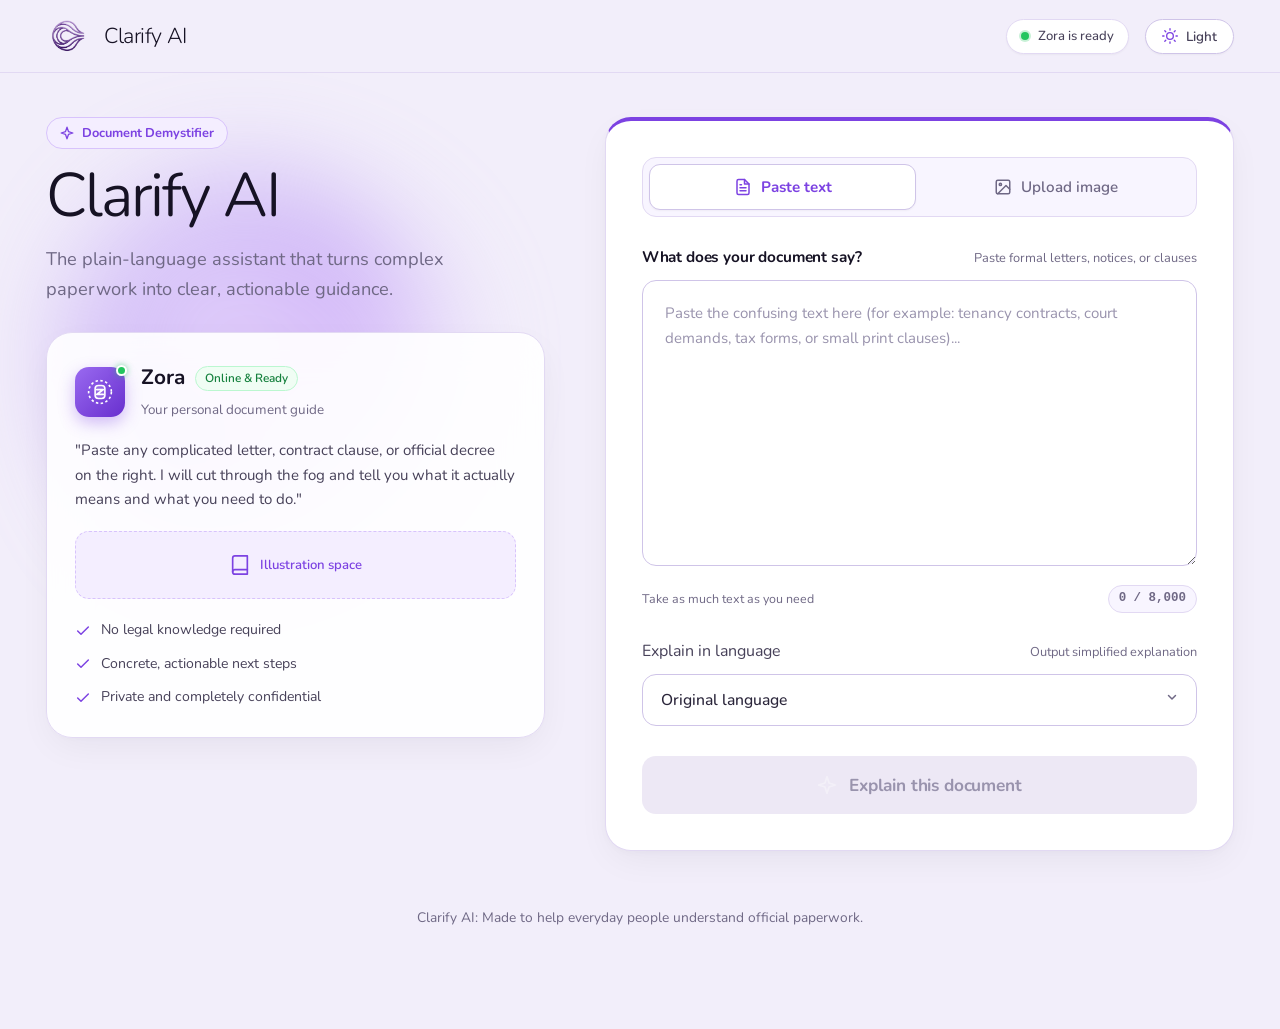
==== commit fcb8ce91: "docs: update Clarify AI interface copy" ====
--- a/src/main/resources/static/index.html
+++ b/src/main/resources/static/index.html
@@ -79,7 +79,7 @@
               </div>
               <h1 class="presence-title">Clarify AI</h1>
               <p class="presence-tagline">
-                The honest, plain-language assistant that turns intimidating paperwork into clear human guidance.
+                The plain-language assistant that turns complex paperwork into clear, actionable guidance.
               </p>
             </div>
 
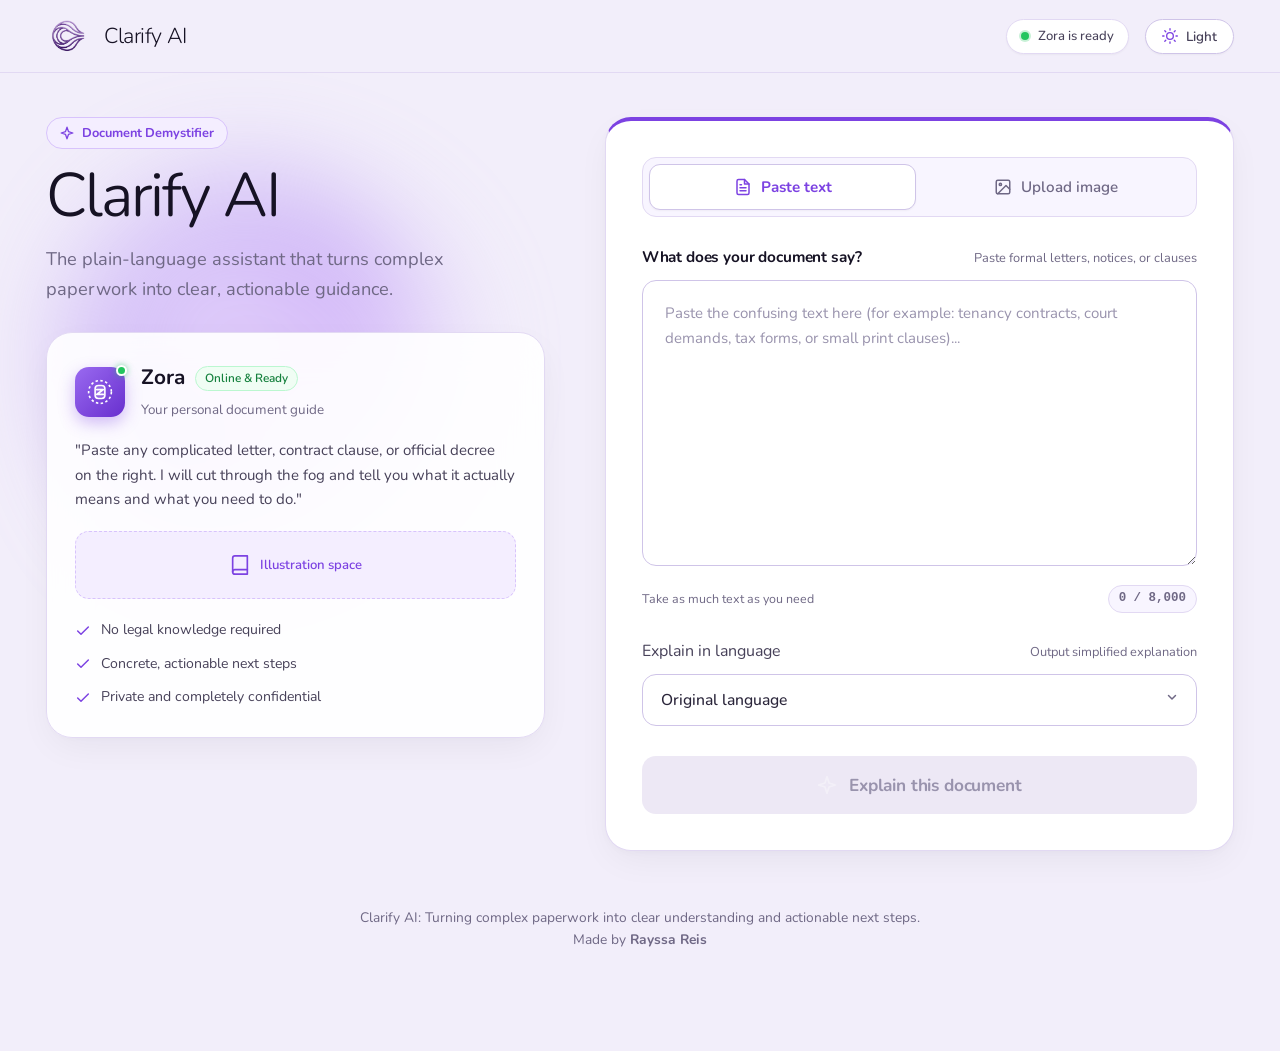
==== commit 757c376e: "feat: update Clarify AI footer" ====
--- a/src/main/resources/static/index.html
+++ b/src/main/resources/static/index.html
@@ -345,7 +345,8 @@
 
       <!-- Studio Footer -->
       <footer class="studio-footer">
-        <p>Clarify AI: Made to help everyday people understand official paperwork.</p>
+        <p>Clarify AI: Turning complex paperwork into clear understanding and actionable next steps.</p>
+        <p>Made by <strong>Rayssa Reis</strong></p>
       </footer>
     </main>
   </div>
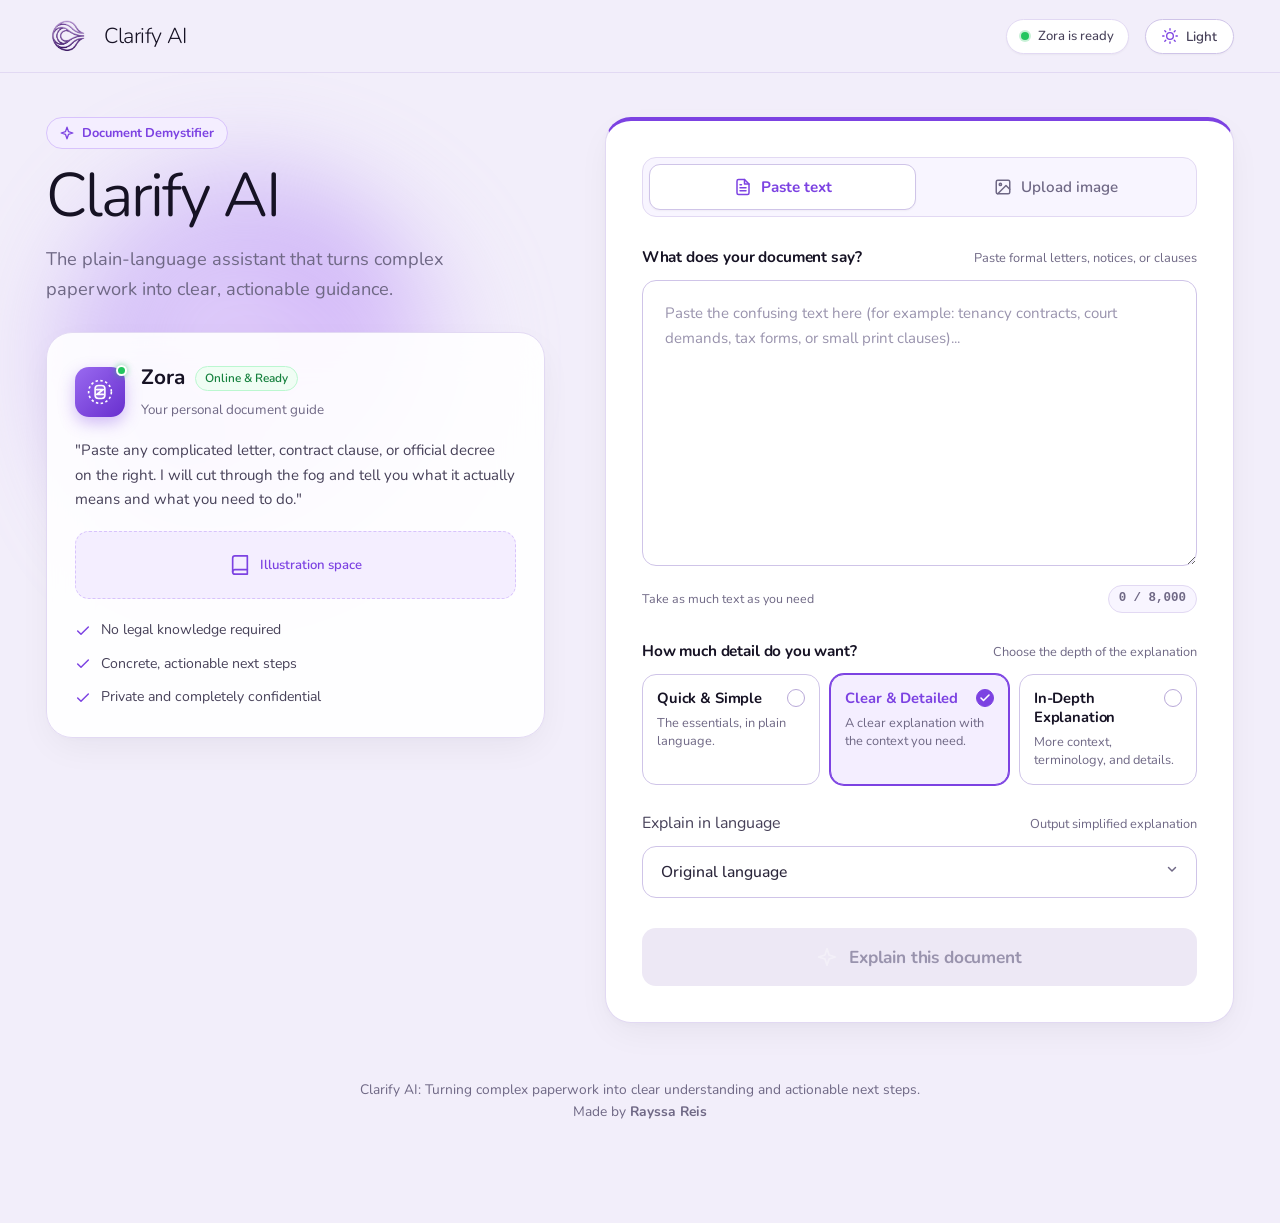
==== commit af036406: "feat: add configurable simplification levels" ====
--- a/src/main/resources/static/index.html
+++ b/src/main/resources/static/index.html
@@ -234,6 +234,15 @@
               </div>
             </div>
 
+            <!-- Simplification Level -->
+            <div class="field level-field">
+              <div class="input-head">
+                <span id="level-label" class="input-label">How much detail do you want?</span>
+                <span class="input-annotation">Choose the depth of the explanation</span>
+              </div>
+              <div id="level-group" class="level-group" role="radiogroup" aria-labelledby="level-label"></div>
+            </div>
+
             <!-- Language and Preference Controls -->
             <div class="field language-field">
               <div class="input-head">
--- a/src/main/resources/static/css/styles.css
+++ b/src/main/resources/static/css/styles.css
@@ -959,6 +959,122 @@
   border-color: #fca5a5;
   background: #fef2f2;
   transform: scale(1.08);
+}
+
+/* Simplification Level Selector */
+.level-field {
+  margin-top: 26px;
+  container-type: inline-size;
+}
+
+.level-group {
+  display: grid;
+  grid-template-columns: repeat(3, minmax(0, 1fr));
+  gap: 10px;
+}
+
+.level-option {
+  position: relative;
+  display: block;
+  cursor: pointer;
+}
+
+/* Visually hidden but still focusable, so keyboard and screen readers work. */
+.level-option__input {
+  position: absolute;
+  top: 0;
+  left: 0;
+  width: 1px;
+  height: 1px;
+  margin: 0;
+  opacity: 0;
+  pointer-events: none;
+}
+
+.level-option__card {
+  display: flex;
+  flex-direction: column;
+  gap: 6px;
+  height: 100%;
+  padding: 14px;
+  background: var(--bg-surface);
+  border: 1.5px solid var(--border-subtle);
+  border-radius: var(--radius-md);
+  transition: border-color var(--transition-fast), background var(--transition-fast), box-shadow var(--transition-fast);
+}
+
+.level-option:hover .level-option__card {
+  border-color: var(--border-strong);
+}
+
+.level-option__top {
+  display: flex;
+  align-items: flex-start;
+  justify-content: space-between;
+  gap: 8px;
+}
+
+.level-option__name {
+  font-size: 0.92rem;
+  font-weight: 700;
+  line-height: 1.3;
+  color: var(--text-headline);
+  letter-spacing: -0.01em;
+}
+
+.level-option__desc {
+  font-size: 0.8rem;
+  line-height: 1.45;
+  color: var(--text-muted);
+}
+
+.level-option__check {
+  flex-shrink: 0;
+  display: inline-flex;
+  align-items: center;
+  justify-content: center;
+  width: 18px;
+  height: 18px;
+  border: 1.5px solid var(--border-strong);
+  border-radius: var(--radius-full);
+  color: var(--bg-surface);
+  transition: background var(--transition-fast), border-color var(--transition-fast);
+}
+
+.level-option__check svg {
+  opacity: 0;
+  transition: opacity var(--transition-fast);
+}
+
+.level-option__input:checked + .level-option__card {
+  background: var(--accent-soft);
+  border-color: var(--accent);
+  box-shadow: 0 0 0 1px var(--accent);
+}
+
+.level-option__input:checked + .level-option__card .level-option__name {
+  color: var(--accent);
+}
+
+.level-option__input:checked + .level-option__card .level-option__check {
+  background: var(--accent);
+  border-color: var(--accent);
+}
+
+.level-option__input:checked + .level-option__card .level-option__check svg {
+  opacity: 1;
+}
+
+.level-option__input:focus-visible + .level-option__card {
+  border-color: var(--accent);
+  box-shadow: 0 0 0 1px var(--accent), 0 0 0 5px var(--accent-glow);
+}
+
+/* Narrow containers (phones, or the form column on small desktops): stack the options. */
+@container (max-width: 480px) {
+  .level-group {
+    grid-template-columns: 1fr;
+  }
 }
 
 /* Language Dropdown */
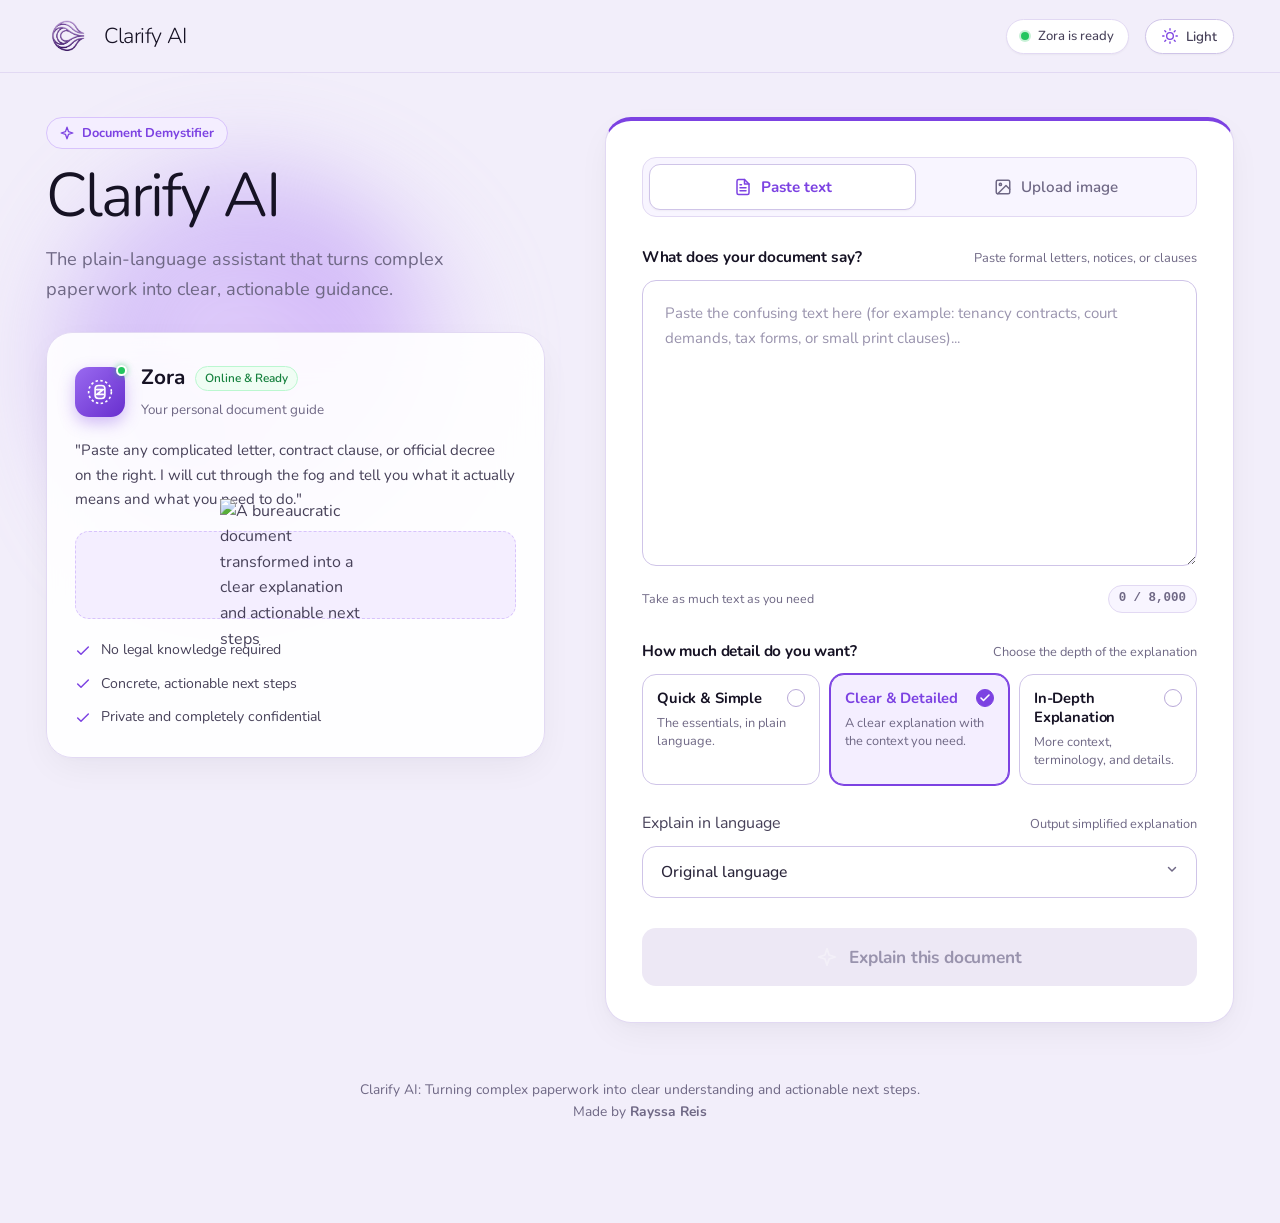
==== commit 5fba222f: "feat: integrate illustration into placeholder" ====
--- a/src/main/resources/static/index.html
+++ b/src/main/resources/static/index.html
@@ -107,15 +107,14 @@
                 "Paste any complicated letter, contract clause, or official decree on the right. I will cut through the fog and tell you what it actually means and what you need to do."
               </p>
 
-              <!-- Space Prepared for Future Illustration Artwork -->
-              <div class="illustration-slot" title="Area for future illustration" aria-label="Illustration placeholder">
-                <div class="illustration-slot__content">
-                  <svg width="22" height="22" viewBox="0 0 24 24" fill="none" stroke="currentColor" stroke-width="1.8" stroke-linecap="round" stroke-linejoin="round" aria-hidden="true">
-                    <path d="M4 19.5A2.5 2.5 0 0 1 6.5 17H20"></path>
-                    <path d="M6.5 2H20v20H6.5A2.5 2.5 0 0 1 4 19.5v-15A2.5 2.5 0 0 1 6.5 2z"></path>
-                  </svg>
-                  <span>Illustration space</span>
-                </div>
+              <!-- Space Prepared the Illustration -->
+              <div class="illustration-slot" aria-label="Clarify AI document illustration">
+                <img
+                  class="illustration-slot__image"
+                  src="C:\Users\Rayssa\dev\bureaucracy-translator\src\main\resources\static\assets\doc-svg.png"
+                  alt="A bureaucratic document transformed into a clear explanation and actionable next steps"
+                  loading="lazy" width="150px"
+                />
               </div>
 
               <div class="reassurance-list">
--- a/src/main/resources/static/css/styles.css
+++ b/src/main/resources/static/css/styles.css
@@ -584,7 +584,7 @@
 /* Illustration Placeholder Slot */
 .illustration-slot {
   width: 100%;
-  height: 68px;
+  height: 88px;
   border: 1.5px dashed var(--accent-border);
   border-radius: var(--radius-md);
   background: var(--accent-soft);
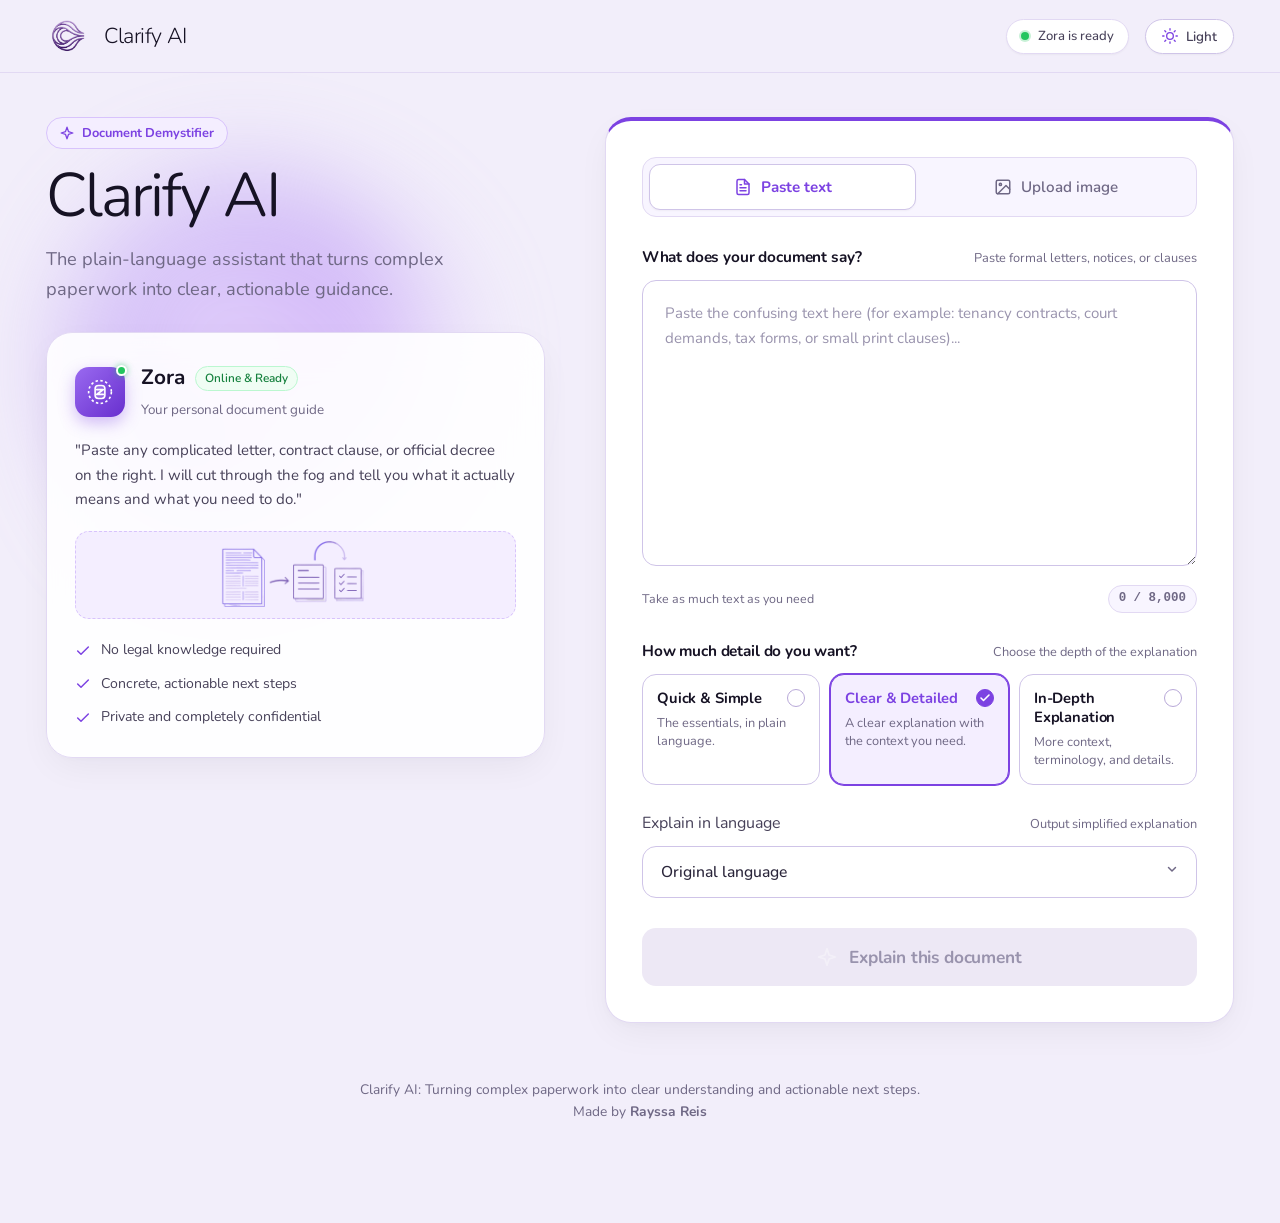
==== commit 951fcba6: "fix(frontend): correct illustration asset path" ====
--- a/src/main/resources/static/index.html
+++ b/src/main/resources/static/index.html
@@ -111,7 +111,7 @@
               <div class="illustration-slot" aria-label="Clarify AI document illustration">
                 <img
                   class="illustration-slot__image"
-                  src="C:\Users\Rayssa\dev\bureaucracy-translator\src\main\resources\static\assets\doc-svg.png"
+                  src="assets/doc-svg.png"
                   alt="A bureaucratic document transformed into a clear explanation and actionable next steps"
                   loading="lazy" width="150px"
                 />
